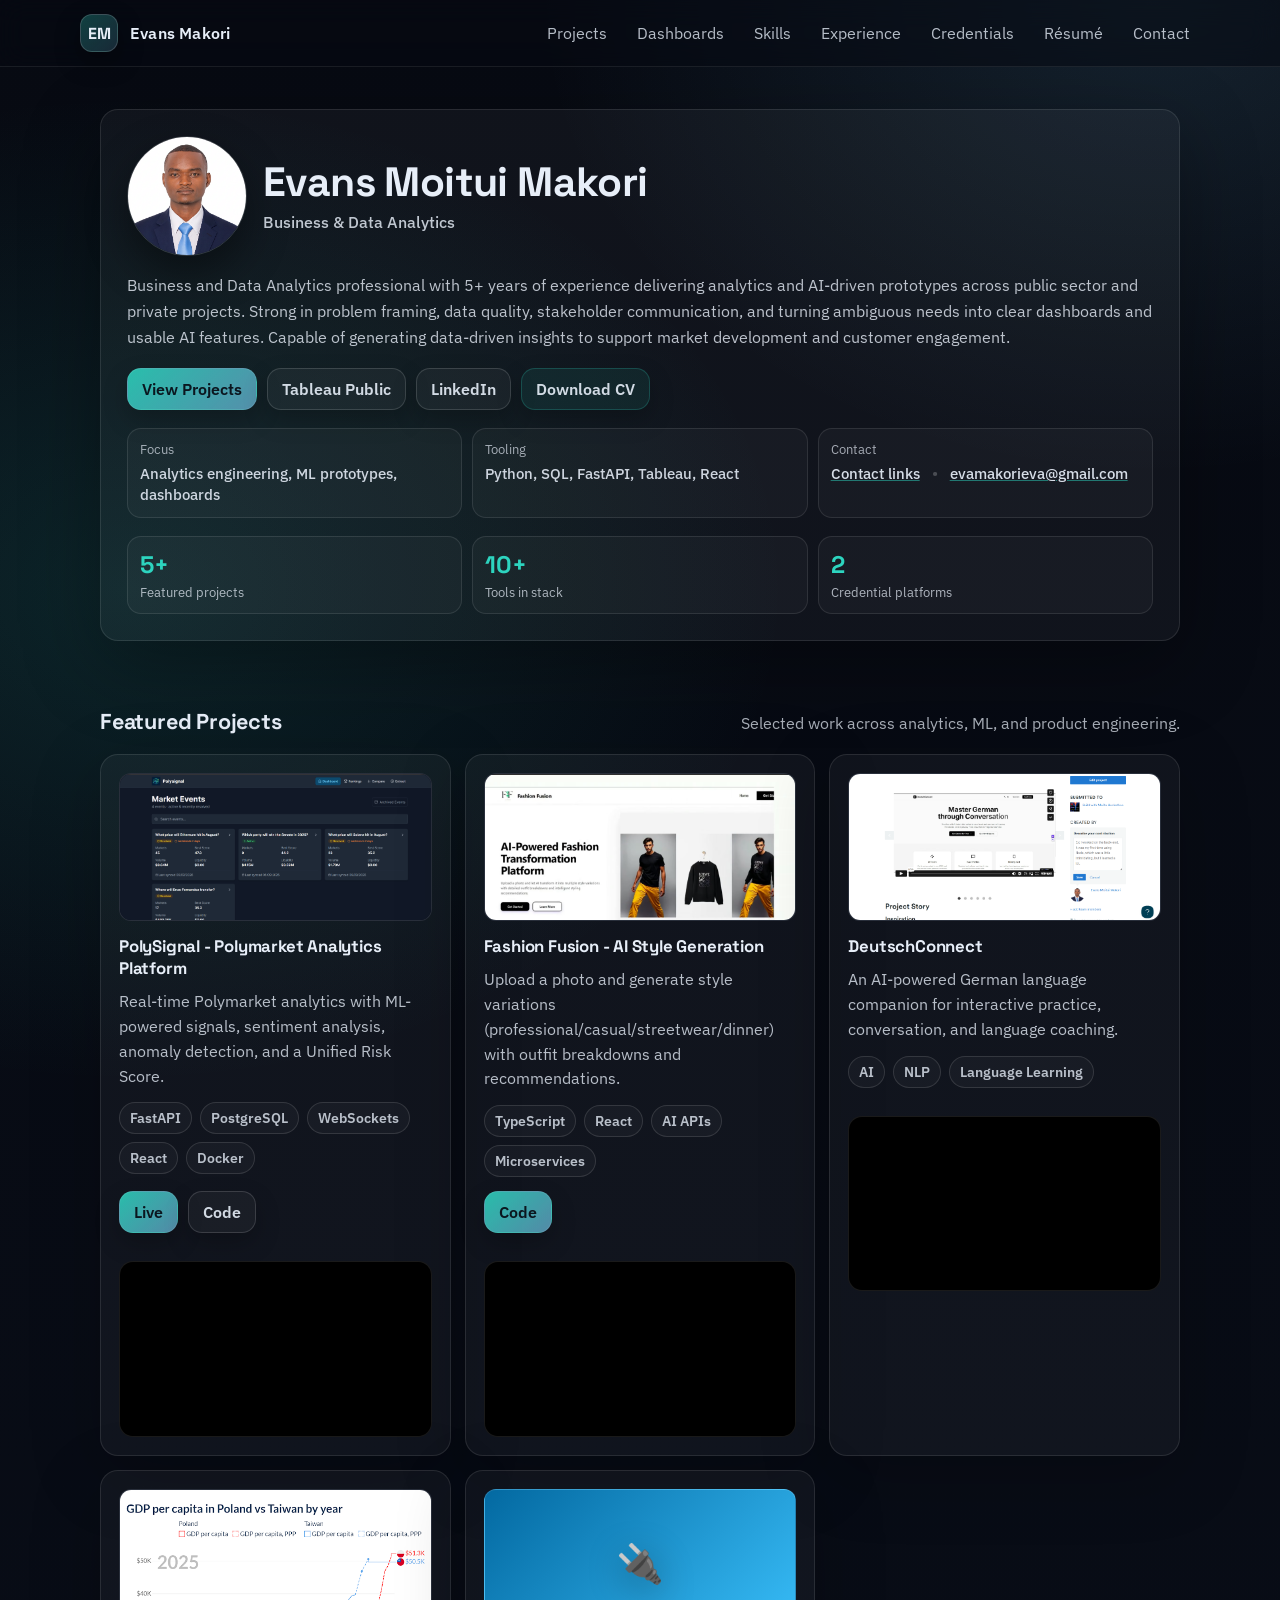
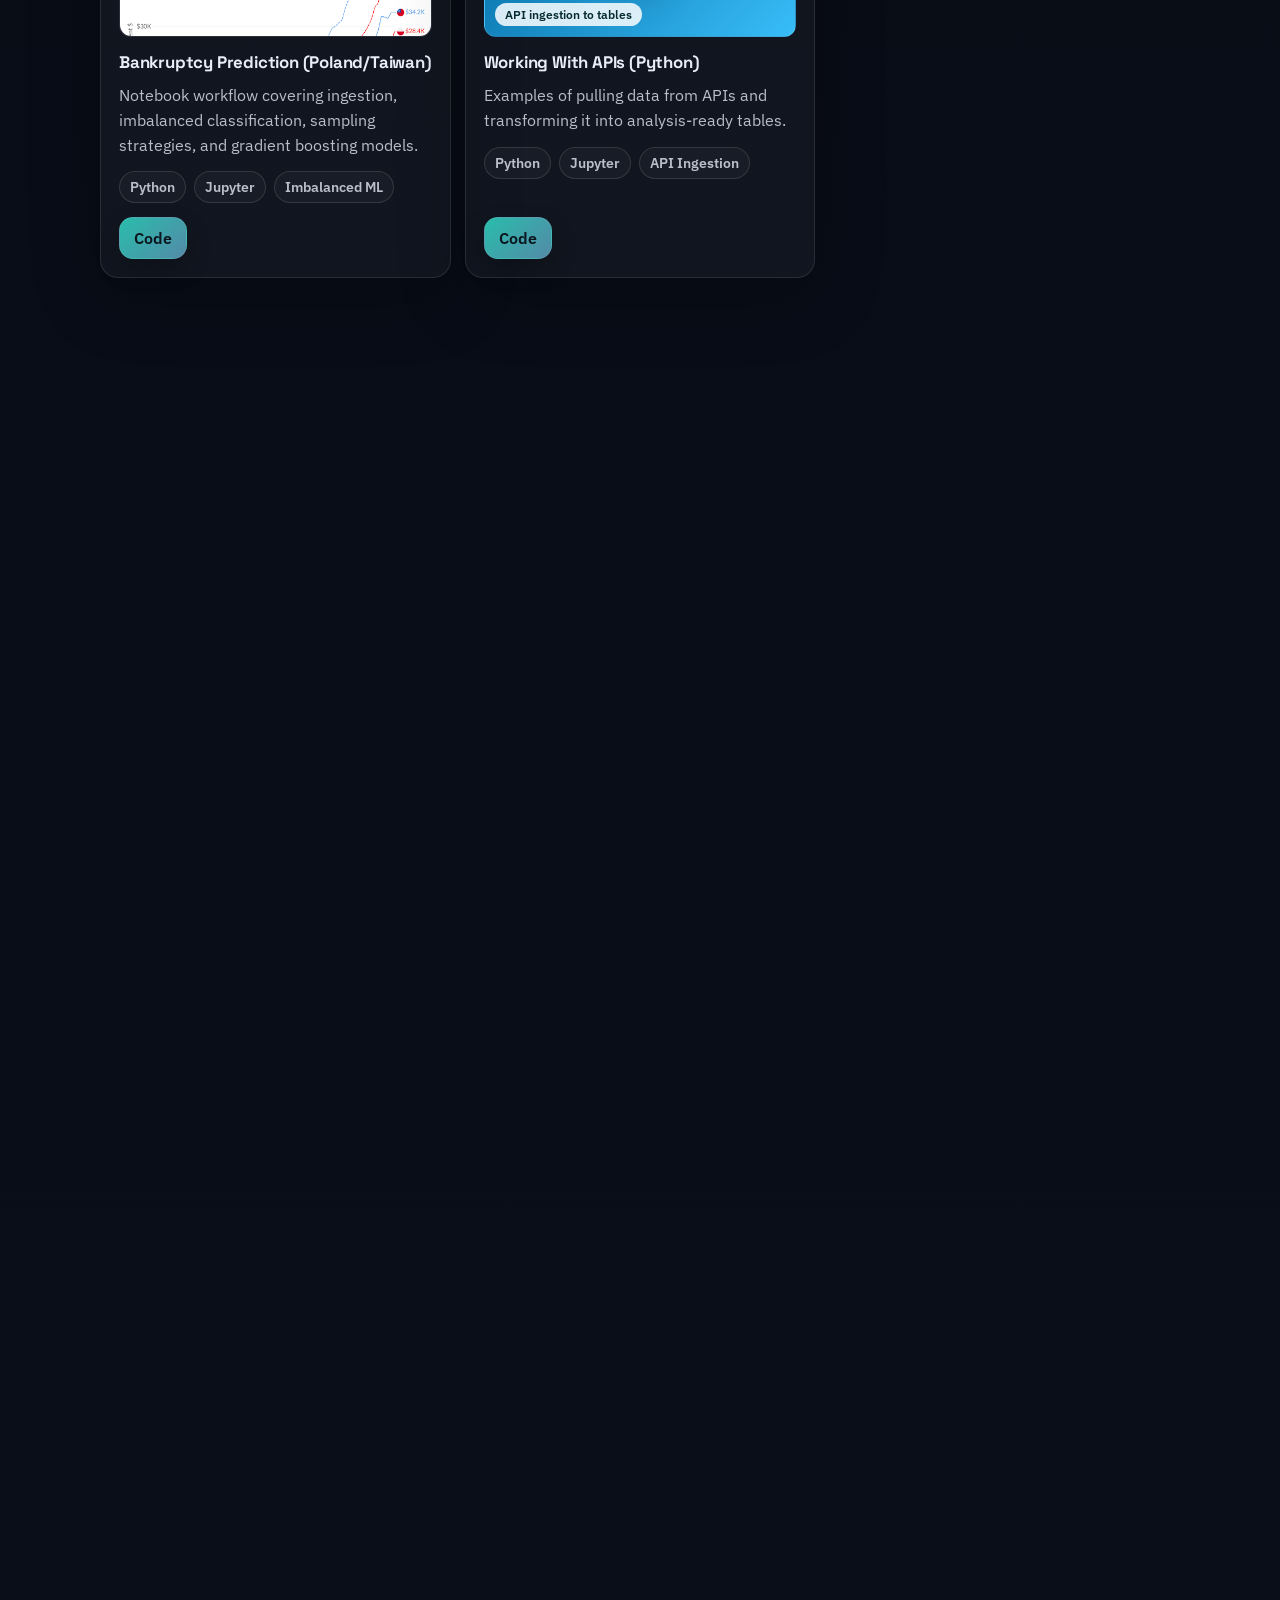
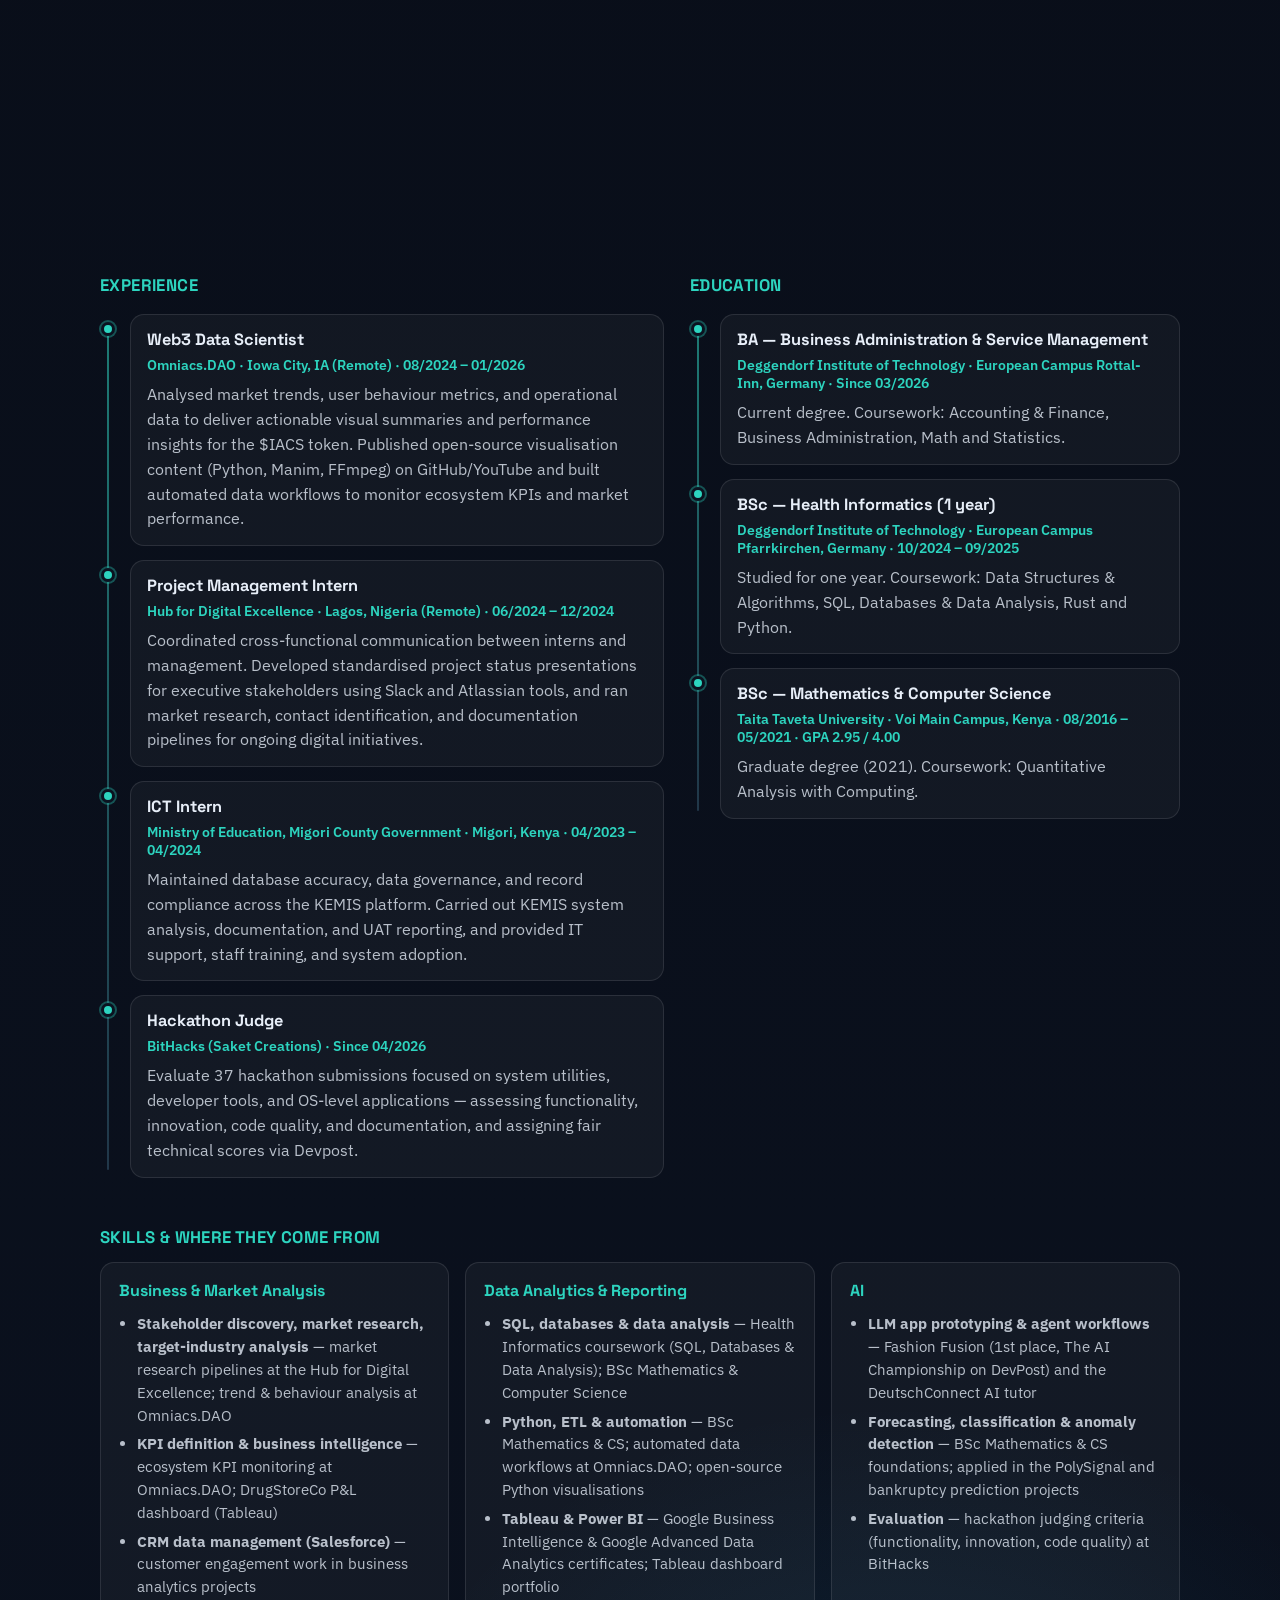
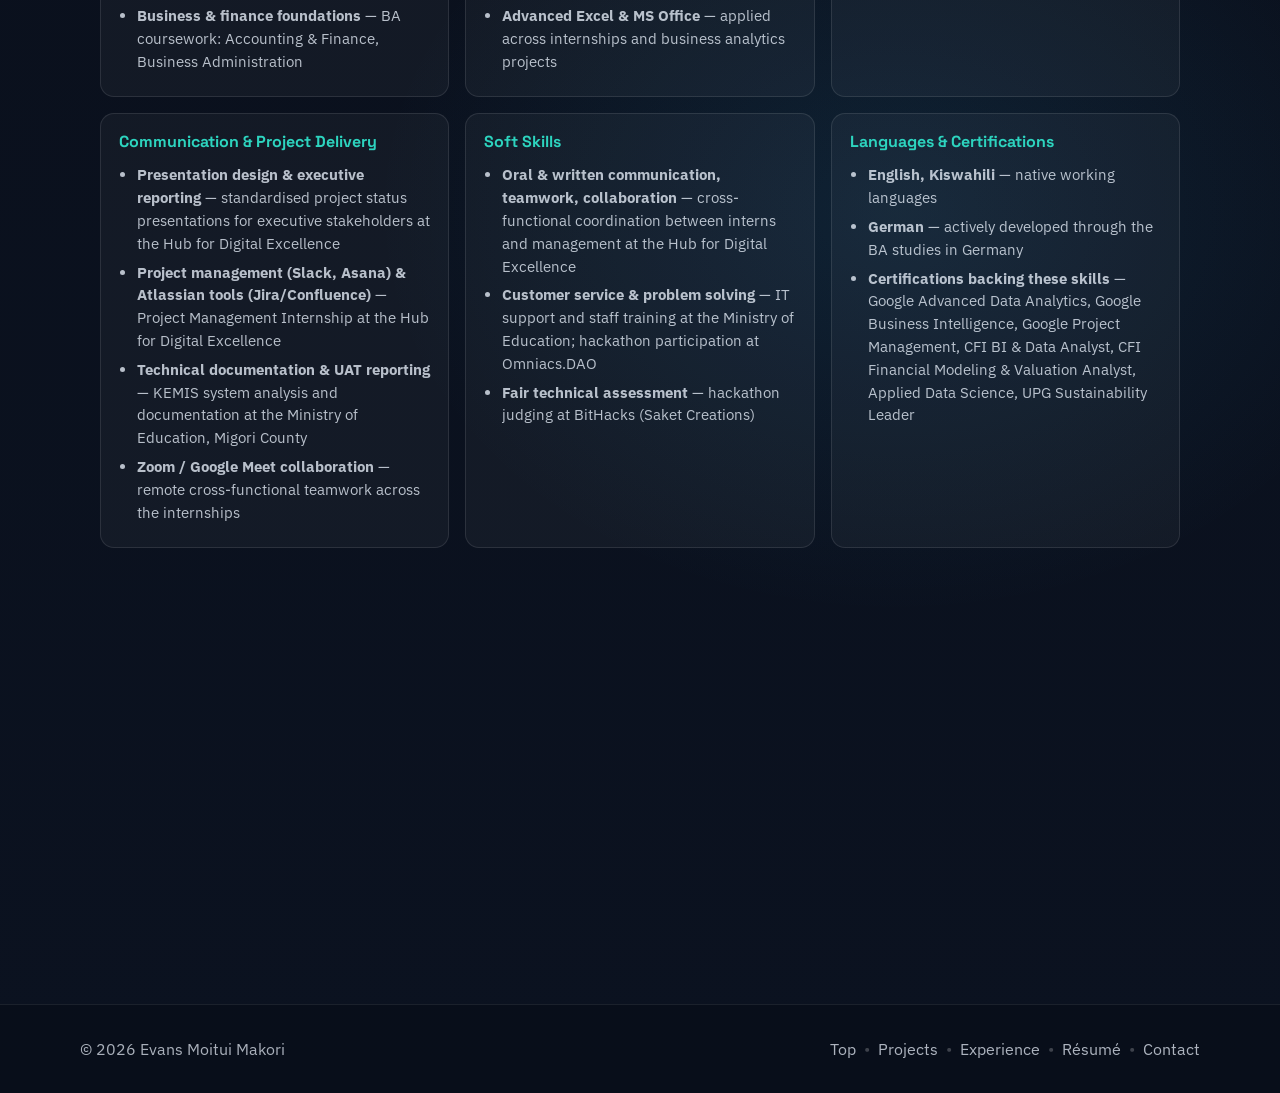
==== index.html @ bea2ad8e "feat(hero): Reposition profile title and summary as Business & Data Analytics" ====
<!doctype html>
<html lang="en">
  <head>
    <meta charset="utf-8" />
    <meta name="viewport" content="width=device-width, initial-scale=1" />

    <title>Evans Moitui Makori | Business & Data Analytics</title>
    <meta
      name="description"
      content="Business and Data Analytics professional with 5+ years of experience delivering analytics and AI-driven prototypes across public sector and private projects. Strong in problem framing, data quality, and turning ambiguous needs into clear dashboards and usable AI features."
    />
    <meta name="robots" content="index, follow" />
    <meta name="theme-color" content="#070a12" />

    <link rel="canonical" href="https://evansmakori.github.io/" />
    <meta name="color-scheme" content="dark light" />

    <meta property="og:site_name" content="Evans Moitui Makori" />
    <meta property="og:title" content="Evans Moitui Makori | Data Scientist & Analytics Engineer" />
    <meta
      property="og:description"
      content="Business and Data Analytics professional with 5+ years of experience delivering analytics and AI-driven prototypes across public sector and private projects. Strong in problem framing, data quality, stakeholder communication, and turning ambiguous needs into clear dashboards and usable AI features."
    />
    <meta property="og:type" content="website" />
    <meta property="og:url" content="https://evansmakori.github.io/" />
    <meta property="og:image" content="https://evansmakori.github.io/assets/og-image.jpg" />
    <meta property="og:image:width" content="1200" />
    <meta property="og:image:height" content="630" />

    <meta name="twitter:card" content="summary_large_image" />
    <meta name="twitter:title" content="Evans Moitui Makori" />
    <meta
      name="twitter:description"
      content="Data Scientist and analytics builder. Projects, dashboards, and credentials."
    />
    <meta name="twitter:image" content="https://evansmakori.github.io/assets/og-image.jpg" />

    <link rel="icon" href="assets/favicon.png" type="image/png" />
    <link rel="preconnect" href="https://fonts.googleapis.com" />
    <link rel="preconnect" href="https://fonts.gstatic.com" crossorigin />
    <link
      href="https://fonts.googleapis.com/css2?family=IBM+Plex+Sans:wght@400;500;600&family=Space+Grotesk:wght@500;600;700&display=swap"
      rel="stylesheet"
    />
    <link rel="stylesheet" href="styles.css" />

    <script type="application/ld+json">
      {
        "@context": "https://schema.org",
        "@type": "Person",
        "name": "Evans Moitui Makori",
        "jobTitle": "Business & Data Analytics Professional",
        "url": "https://evansmakori.github.io/",
        "image": "https://evansmakori.github.io/Profile.png",
        "email": "mailto:evamakorieva@gmail.com",
        "description": "Kenya-based data scientist building analytics products that turn raw data into decisions using Python, SQL, and clear visualization.",
        "sameAs": [
          "https://www.linkedin.com/in/evansmoituimakori/",
          "https://public.tableau.com/app/profile/evans.makori",
          "https://www.credly.com/users/evans-makori"
        ],
        "knowsAbout": ["Data Analytics", "Machine Learning", "Python", "SQL", "Tableau", "FastAPI"]
      }
    </script>
  </head>
  <body>
    <a class="skip-link" href="#main">Skip to content</a>

    <header class="site-header">
      <div class="container header-inner">
        <a class="brand" href="#top" aria-label="Home">
          <span class="brand-mark" aria-hidden="true">EM</span>
          <span class="brand-text">Evans Makori</span>
        </a>

        <button
          class="nav-toggle"
          type="button"
          aria-expanded="false"
          aria-controls="primary-nav"
          aria-label="Toggle navigation menu"
        >
          <span class="nav-toggle-bar" aria-hidden="true"></span>
          <span class="nav-toggle-bar" aria-hidden="true"></span>
          <span class="nav-toggle-bar" aria-hidden="true"></span>
        </button>

        <nav class="nav" id="primary-nav" aria-label="Primary">
          <a class="nav-link" href="#projects">Projects</a>
          <a class="nav-link" href="#dashboards">Dashboards</a>
          <a class="nav-link" href="#skills">Skills</a>
          <a class="nav-link" href="#experience">Experience</a>
          <a class="nav-link" href="#credentials">Credentials</a>
          <a class="nav-link" href="resume.html">Résumé</a>
          <a class="nav-link" href="#contact">Contact</a>
        </nav>
      </div>
    </header>

    <main id="main">
      <section id="top" class="hero">
        <div class="container hero-grid">
          <div class="hero-left reveal">
            <div class="hero-head">
              <img
                class="avatar"
                src="Profile.png"
                width="120"
                height="120"
                alt="Portrait of Evans Moitui Makori"
                loading="eager"
              />
              <div>
                <h1 class="h1">Evans Moitui Makori</h1>
                <p class="subtitle">Business & Data Analytics</p>
              </div>
            </div>

            <p class="lede">
              Business and Data Analytics professional with 5+ years of experience delivering analytics and AI-driven
              prototypes across public sector and private projects. Strong in problem framing, data quality,
              stakeholder communication, and turning ambiguous needs into clear dashboards and usable AI features.
              Capable of generating data-driven insights to support market development and customer engagement.
            </p>

            <div class="cta-row">
              <a class="btn primary" href="#projects">View Projects</a>
              <a class="btn ghost" href="https://public.tableau.com/app/profile/evans.makori" target="_blank" rel="noreferrer noopener">Tableau Public</a>
              <a class="btn ghost" href="https://www.linkedin.com/in/evansmoituimakori/" target="_blank" rel="noreferrer noopener">LinkedIn</a>
              <a
                class="btn subtle"
                href="Evans_Moitui_Makori_CV.pdf"
                download
                aria-label="Download Evans Makori CV as a PDF"
                >Download CV</a
              >
            </div>

            <div class="mini">
              <div class="mini-card">
                <div class="mini-k">Focus</div>
                <div class="mini-v">Analytics engineering, ML prototypes, dashboards</div>
              </div>
              <div class="mini-card">
                <div class="mini-k">Tooling</div>
                <div class="mini-v">Python, SQL, FastAPI, Tableau, React</div>
              </div>
              <div class="mini-card">
                <div class="mini-k">Contact</div>
                <div class="mini-v">
                  <a class="inline-link" href="#contact">Contact links</a>
                  <span class="dot" aria-hidden="true">•</span>
                  <a class="inline-link" href="mailto:evamakorieva@gmail.com">evamakorieva@gmail.com</a>
                </div>
              </div>
            </div>

            <div class="stats reveal" aria-label="Highlights">
              <div class="stat">
                <span class="stat-num">5+</span>
                <span class="stat-label">Featured projects</span>
              </div>
              <div class="stat">
                <span class="stat-num">10+</span>
                <span class="stat-label">Tools in stack</span>
              </div>
              <div class="stat">
                <span class="stat-num">2</span>
                <span class="stat-label">Credential platforms</span>
              </div>
            </div>
          </div>
        </div>
      </section>

      <section id="projects" class="section">
        <div class="container">
          <div class="section-head reveal">
            <h2 class="h2">Featured Projects</h2>
            <p class="section-sub">Selected work across analytics, ML, and product engineering.</p>
          </div>

          <div class="grid">
            <article class="card reveal">
              <div class="project-cover project-cover-img" role="img" aria-label="Screenshot of the PolySignal analytics platform">
                <img src="Polysignal.png" alt="" width="1847" height="927" loading="lazy" />
              </div>
              <div class="card-top">
                <h3 class="h3">PolySignal - Polymarket Analytics Platform</h3>
                <p class="card-desc">
                  Real-time Polymarket analytics with ML-powered signals, sentiment analysis, anomaly detection, and a
                  Unified Risk Score.
                </p>
              </div>
              <ul class="tags" aria-label="Tech tags">
                <li>FastAPI</li>
                <li>PostgreSQL</li>
                <li>WebSockets</li>
                <li>React</li>
                <li>Docker</li>
              </ul>
              <div class="card-actions">
                <a
                  class="btn primary"
                  href="https://evansmakori.github.io/polysignal/"
                  target="_blank"
                  rel="noreferrer noopener"
                  aria-label="Open PolySignal live app"
                  >Live</a
                >
                <a class="btn ghost" href="https://github.com/evansmakori/PolySignal-Polymarket-Analytics-Platform" target="_blank" rel="noreferrer noopener" aria-label="View PolySignal source code on GitHub">Code</a>
              </div>
              <div class="video-embed">
                <iframe
                  src="https://player.vimeo.com/video/1175286542"
                  width="640"
                  height="360"
                  frameborder="0"
                  allow="autoplay; fullscreen; picture-in-picture; clipboard-write; encrypted-media"
                  allowfullscreen
                  title="PolySignal demo video"
                  loading="lazy"
                ></iframe>
              </div>
            </article>

            <article class="card reveal">
              <div class="project-cover project-cover-img" role="img" aria-label="Screenshot of the Fashion Fusion AI style generator">
                <img src="FashionFusion.png" alt="" width="1862" height="992" loading="lazy" />
              </div>
              <div class="card-top">
                <h3 class="h3">Fashion Fusion - AI Style Generation</h3>
                <p class="card-desc">
                  Upload a photo and generate style variations (professional/casual/streetwear/dinner) with outfit
                  breakdowns and recommendations.
                </p>
              </div>
              <ul class="tags" aria-label="Tech tags">
                <li>TypeScript</li>
                <li>React</li>
                <li>AI APIs</li>
                <li>Microservices</li>
              </ul>
              <div class="card-actions">
                <a
                  class="btn primary"
                  href="https://github.com/evansmakori/Fashion_Fusion"
                  target="_blank"
                  rel="noreferrer noopener"
                  aria-label="View Fashion Fusion source code on GitHub"
                  >Code</a>
              </div>
              <div class="video-embed">
                <iframe
                  src="https://player.vimeo.com/video/1145337556"
                  width="640"
                  height="360"
                  frameborder="0"
                  allow="autoplay; fullscreen; picture-in-picture; clipboard-write; encrypted-media"
                  allowfullscreen
                  title="Fashion Fusion demo video"
                  loading="lazy"
                ></iframe>
              </div>
            </article>

            <article class="card reveal">
              <div class="project-cover project-cover-img" role="img" aria-label="Screenshot of the DeutschConnect AI language companion">
                <img src="DeutschConnect.png" alt="" width="1890" height="906" loading="lazy" />
              </div>
              <div class="card-top">
                <h3 class="h3">DeutschConnect</h3>
                <p class="card-desc">
                  An AI-powered German language companion for interactive practice, conversation, and language
                  coaching.
                </p>
              </div>
              <ul class="tags" aria-label="Tech tags">
                <li>AI</li>
                <li>NLP</li>
                <li>Language Learning</li>
              </ul>
              <div class="video-embed">
                <iframe
                  src="https://player.vimeo.com/video/1191760149"
                  width="640"
                  height="360"
                  frameborder="0"
                  allow="autoplay; fullscreen; picture-in-picture; clipboard-write; encrypted-media"
                  allowfullscreen
                  title="DeutschConnect demo video"
                  loading="lazy"
                ></iframe>
              </div>
            </article>

            <article class="card reveal">
              <div class="project-cover project-cover-img" role="img" aria-label="Screenshot of the Bankruptcy Prediction project">
                <img src="Bankruptcy_Poland.png" alt="" width="554" height="554" loading="lazy" />
              </div>
              <div class="card-top">
                <h3 class="h3">Bankruptcy Prediction (Poland/Taiwan)</h3>
                <p class="card-desc">
                  Notebook workflow covering ingestion, imbalanced classification, sampling strategies, and gradient
                  boosting models.
                </p>
              </div>
              <ul class="tags" aria-label="Tech tags">
                <li>Python</li>
                <li>Jupyter</li>
                <li>Imbalanced ML</li>
              </ul>
              <div class="card-actions">
                <a
                  class="btn primary"
                  href="https://github.com/evansmakori/Bankruptcy-in-Poland"
                  target="_blank"
                  rel="noreferrer noopener"
                  aria-label="View Bankruptcy Prediction repository on GitHub"
                  >Code</a>
              </div>
            </article>

            <article class="card reveal">
              <div class="project-cover" style="--c1:#0369a1;--c2:#38bdf8" role="img" aria-label="Working with APIs project illustration">
                <span class="cover-glyph" aria-hidden="true">🔌</span>
                <span class="cover-label">API ingestion to tables</span>
              </div>
              <div class="card-top">
                <h3 class="h3">Working With APIs (Python)</h3>
                <p class="card-desc">Examples of pulling data from APIs and transforming it into analysis-ready tables.</p>
              </div>
              <ul class="tags" aria-label="Tech tags">
                <li>Python</li>
                <li>Jupyter</li>
                <li>API Ingestion</li>
              </ul>
              <div class="card-actions">
                <a
                  class="btn primary"
                  href="https://github.com/evansmakori/Working_With_APIs_PYTHON"
                  target="_blank"
                  rel="noreferrer noopener"
                  aria-label="View Working With APIs repository on GitHub"
                  >Code</a>
              </div>
            </article>
          </div>
        </div>
      </section>

      <section id="dashboards" class="section">
        <div class="container">
          <div class="split reveal">
            <div>
              <h2 class="h2">Dashboards</h2>
              <p class="section-sub">
                Tableau Public dashboards and data storytelling projects. Open a tile to explore them on Tableau Public.
              </p>
            </div>
            <div class="split-actions">
              <a
                class="btn primary"
                href="https://public.tableau.com/app/profile/evans.makori"
                target="_blank"
                rel="noreferrer noopener"
                >Open Tableau Public</a
              >
            </div>
          </div>

          <figure class="dash-banner reveal">
                <img
                  src="Tableau_Header_Image.png"
                  alt="Preview of Tableau dashboards by Evans Makori showing portfolio analytics work"
                  loading="lazy"
                  width="1862"
                  height="926"
                />
            <figcaption>
              <div style="display: flex; justify-content: space-between; align-items: flex-start; gap: 20px; flex-wrap: wrap;">
                <div style="flex: 1; min-width: 250px;">
                  <strong>DrugStoreCo Financial Performance Dashboard</strong> | Tableau<br>
                  Developed an interactive P&L analytics dashboard to evaluate DrugStoreCo's financial performance across German states and multiple years. Transformed financial data into executive-level KPIs and visualizations covering revenue, COGS, gross profit, operating expenses, net income, profit margins, and regional store distribution. Implemented interactive filtering and comparative visualizations to enable rapid identification of profitability trends, cost drivers, and regional performance differences.
                </div>
                <div style="flex: 1; min-width: 200px;">
                  <strong>Skills demonstrated</strong><br>
                  Tableau • Business Intelligence • Data Visualization • Financial Analysis • KPI Development • Profit & Loss Analysis • Data Storytelling • Dashboard Design • Trend Analysis • Regional Performance Analysis
                </div>
              </div>
            </figcaption>
          </figure>

          <div class="dash-grid">
            <a
              class="dash-tile reveal"
              href="https://public.tableau.com/app/profile/evans.makori"
              target="_blank"
              rel="noreferrer noopener"
              aria-label="Open Tableau Public dashboards"
            >
              <span class="dash-cover dash-cover-img">
                <img src="Tableau2.png" alt="" width="1885" height="922" loading="lazy" />
              </span>
              <span class="dash-meta">
                <strong>KPI &amp; Performance</strong>
                <span>Business metrics and narrative dashboards</span>
              </span>
            </a>

            <a
              class="dash-tile reveal"
              href="https://public.tableau.com/app/profile/evans.makori"
              target="_blank"
              rel="noreferrer noopener"
              aria-label="Open Tableau Public dashboards"
            >
              <span class="dash-cover dash-cover-img">
                <img src="Tableau3.png" alt="" width="1866" height="935" loading="lazy" />
              </span>
              <span class="dash-meta">
                <strong>Segmentation &amp; Risk</strong>
                <span>Cohort, churn, and anomaly analysis</span>
              </span>
            </a>

            <a
              class="dash-tile reveal"
              href="https://public.tableau.com/app/profile/evans.makori"
              target="_blank"
              rel="noreferrer noopener"
              aria-label="Open Tableau Public dashboards"
            >
              <span class="dash-cover dash-cover-img">
                <img src="signal_forecast.png" alt="Signal Forecast dashboard visualization" width="1866" height="935" loading="lazy" />
              </span>
              <span class="dash-meta">
                <strong>Signals &amp; Forecasts</strong>
                <span>Market signals and forecasting views</span>
              </span>
            </a>
          </div>
        </div>
      </section>

      <section id="skills" class="section">
        <div class="container">
          <div class="section-head reveal">
            <h2 class="h2">Skills & Tools</h2>
            <p class="section-sub">A practical stack for shipping analytics end-to-end.</p>
          </div>

          <div class="skill-grid">
            <div class="skill-card reveal">
              <h3 class="h3">Data</h3>
              <p>Python, Pandas, NumPy, SQL (PostgreSQL), data modeling, validation.</p>
            </div>
            <div class="skill-card reveal">
              <h3 class="h3">ML</h3>
              <p>scikit-learn, forecasting/classification, anomaly detection, evaluation workflows.</p>
            </div>
            <div class="skill-card reveal">
              <h3 class="h3">Product</h3>
              <p>FastAPI, WebSockets, React, API design, documentation, deployment basics.</p>
            </div>
            <div class="skill-card reveal">
              <h3 class="h3">Visualization</h3>
              <p>Tableau, KPI design, narrative dashboards, clear charting conventions.</p>
            </div>
          </div>
        </div>
      </section>

      <section id="experience" class="section">
        <div class="container">
          <div class="section-head reveal">
            <h2 class="h2">Experience &amp; Education</h2>
            <p class="section-sub">The journey behind the work.</p>
          </div>

          <div class="xp-grid reveal">
            <div class="xp-col">
              <h3 class="xp-title">Experience</h3>
              <div class="timeline">
                <div class="tl-item">
                  <span class="tl-marker" aria-hidden="true"></span>
                  <div class="tl-card">
                    <h4 class="tl-role">Web3 Data Scientist</h4>
                    <p class="tl-meta">Omniacs.DAO · Iowa City, IA (Remote) · 08/2024 – 01/2026</p>
                    <p class="tl-desc">
                      Analysed market trends, user behaviour metrics, and operational data to deliver actionable
                      visual summaries and performance insights for the $IACS token. Published open-source
                      visualisation content (Python, Manim, FFmpeg) on GitHub/YouTube and built automated data
                      workflows to monitor ecosystem KPIs and market performance.
                    </p>
                  </div>
                </div>

                <div class="tl-item">
                  <span class="tl-marker" aria-hidden="true"></span>
                  <div class="tl-card">
                    <h4 class="tl-role">Project Management Intern</h4>
                    <p class="tl-meta">Hub for Digital Excellence · Lagos, Nigeria (Remote) · 06/2024 – 12/2024</p>
                    <p class="tl-desc">
                      Coordinated cross-functional communication between interns and management. Developed
                      standardised project status presentations for executive stakeholders using Slack and Atlassian
                      tools, and ran market research, contact identification, and documentation pipelines for
                      ongoing digital initiatives.
                    </p>
                  </div>
                </div>

                <div class="tl-item">
                  <span class="tl-marker" aria-hidden="true"></span>
                  <div class="tl-card">
                    <h4 class="tl-role">ICT Intern</h4>
                    <p class="tl-meta">Ministry of Education, Migori County Government · Migori, Kenya · 04/2023 – 04/2024</p>
                    <p class="tl-desc">
                      Maintained database accuracy, data governance, and record compliance across the KEMIS
                      platform. Carried out KEMIS system analysis, documentation, and UAT reporting, and provided
                      IT support, staff training, and system adoption.
                    </p>
                  </div>
                </div>

                <div class="tl-item">
                  <span class="tl-marker" aria-hidden="true"></span>
                  <div class="tl-card">
                    <h4 class="tl-role">Hackathon Judge</h4>
                    <p class="tl-meta">BitHacks (Saket Creations) · Since 04/2026</p>
                    <p class="tl-desc">
                      Evaluate 37 hackathon submissions focused on system utilities, developer tools, and OS-level
                      applications — assessing functionality, innovation, code quality, and documentation, and
                      assigning fair technical scores via Devpost.
                    </p>
                  </div>
                </div>
              </div>
            </div>

            <div class="xp-col">
              <h3 class="xp-title">Education</h3>
              <div class="timeline">
                <div class="tl-item">
                  <span class="tl-marker" aria-hidden="true"></span>
                  <div class="tl-card">
                    <h4 class="tl-role">BA — Business Administration &amp; Service Management</h4>
                    <p class="tl-meta">Deggendorf Institute of Technology · European Campus Rottal-Inn, Germany · Since 03/2026</p>
                    <p class="tl-desc">
                      Current degree. Coursework: Accounting &amp; Finance, Business Administration, Math and
                      Statistics.
                    </p>
                  </div>
                </div>

                <div class="tl-item">
                  <span class="tl-marker" aria-hidden="true"></span>
                  <div class="tl-card">
                    <h4 class="tl-role">BSc — Health Informatics (1 year)</h4>
                    <p class="tl-meta">Deggendorf Institute of Technology · European Campus Pfarrkirchen, Germany · 10/2024 – 09/2025</p>
                    <p class="tl-desc">
                      Studied for one year. Coursework: Data Structures &amp; Algorithms, SQL, Databases &amp; Data
                      Analysis, Rust and Python.
                    </p>
                  </div>
                </div>

                <div class="tl-item">
                  <span class="tl-marker" aria-hidden="true"></span>
                  <div class="tl-card">
                    <h4 class="tl-role">BSc — Mathematics &amp; Computer Science</h4>
                    <p class="tl-meta">Taita Taveta University · Voi Main Campus, Kenya · 08/2016 – 05/2021 · GPA 2.95 / 4.00</p>
                    <p class="tl-desc">
                      Graduate degree (2021). Coursework: Quantitative Analysis with Computing.
                    </p>
                  </div>
                </div>
              </div>
            </div>
          </div>

          <div class="skills-map reveal">
            <h3 class="xp-title">Skills &amp; Where They Come From</h3>
            <div class="skill-grid">
              <div class="skill-card">
                <h4>Business &amp; Market Analysis</h4>
                <ul>
                  <li><strong>Stakeholder discovery, market research, target-industry analysis</strong> — market research pipelines at the Hub for Digital Excellence; trend &amp; behaviour analysis at Omniacs.DAO</li>
                  <li><strong>KPI definition &amp; business intelligence</strong> — ecosystem KPI monitoring at Omniacs.DAO; DrugStoreCo P&amp;L dashboard (Tableau)</li>
                  <li><strong>CRM data management (Salesforce)</strong> — customer engagement work in business analytics projects</li>
                  <li><strong>Business &amp; finance foundations</strong> — BA coursework: Accounting &amp; Finance, Business Administration</li>
                </ul>
              </div>

              <div class="skill-card">
                <h4>Data Analytics &amp; Reporting</h4>
                <ul>
                  <li><strong>SQL, databases &amp; data analysis</strong> — Health Informatics coursework (SQL, Databases &amp; Data Analysis); BSc Mathematics &amp; Computer Science</li>
                  <li><strong>Python, ETL &amp; automation</strong> — BSc Mathematics &amp; CS; automated data workflows at Omniacs.DAO; open-source Python visualisations</li>
                  <li><strong>Tableau &amp; Power BI</strong> — Google Business Intelligence &amp; Google Advanced Data Analytics certificates; Tableau dashboard portfolio</li>
                  <li><strong>Advanced Excel &amp; MS Office</strong> — applied across internships and business analytics projects</li>
                </ul>
              </div>
              <div class="skill-card">
                <h4>AI</h4>
                <ul>
                  <li><strong>LLM app prototyping &amp; agent workflows</strong> — Fashion Fusion (1st place, The AI Championship on DevPost) and the DeutschConnect AI tutor</li>
                  <li><strong>Forecasting, classification &amp; anomaly detection</strong> — BSc Mathematics &amp; CS foundations; applied in the PolySignal and bankruptcy prediction projects</li>
                  <li><strong>Evaluation</strong> — hackathon judging criteria (functionality, innovation, code quality) at BitHacks</li>
                </ul>
              </div>

              <div class="skill-card">
                <h4>Communication &amp; Project Delivery</h4>
                <ul>
                  <li><strong>Presentation design &amp; executive reporting</strong> — standardised project status presentations for executive stakeholders at the Hub for Digital Excellence</li>
                  <li><strong>Project management (Slack, Asana) &amp; Atlassian tools (Jira/Confluence)</strong> — Project Management Internship at the Hub for Digital Excellence</li>
                  <li><strong>Technical documentation &amp; UAT reporting</strong> — KEMIS system analysis and documentation at the Ministry of Education, Migori County</li>
                  <li><strong>Zoom / Google Meet collaboration</strong> — remote cross-functional teamwork across the internships</li>
                </ul>
              </div>
              <div class="skill-card">
                <h4>Soft Skills</h4>
                <ul>
                  <li><strong>Oral &amp; written communication, teamwork, collaboration</strong> — cross-functional coordination between interns and management at the Hub for Digital Excellence</li>
                  <li><strong>Customer service &amp; problem solving</strong> — IT support and staff training at the Ministry of Education; hackathon participation at Omniacs.DAO</li>
                  <li><strong>Fair technical assessment</strong> — hackathon judging at BitHacks (Saket Creations)</li>
                </ul>
              </div>

              <div class="skill-card">
                <h4>Languages &amp; Certifications</h4>
                <ul>
                  <li><strong>English, Kiswahili</strong> — native working languages</li>
                  <li><strong>German</strong> — actively developed through the BA studies in Germany</li>
                  <li><strong>Certifications backing these skills</strong> — Google Advanced Data Analytics, Google Business Intelligence, Google Project Management, CFI BI &amp; Data Analyst, CFI Financial Modeling &amp; Valuation Analyst, Applied Data Science, UPG Sustainability Leader</li>
                </ul>
              </div>
            </div>
          </div>
        </div>
      </section>

      <section id="credentials" class="section">
        <div class="container">
          <div class="section-head reveal">
            <h2 class="h2">Credentials</h2>
            <p class="section-sub">Badges and verifiable credential links.</p>
          </div>

          <div class="cred-row reveal">
            <a
              class="btn primary"
              href="https://www.credly.com/users/evans-makori"
              target="_blank"
              rel="noreferrer noopener"
              >Credly Badges</a>
            <a
              class="btn ghost"
              href="https://www.credential.net/profile/evansmakori561042/wallet"
              target="_blank"
              rel="noreferrer noopener"
              >Credential Wallet</a>
          </div>
        </div>
      </section>

      <section id="contact" class="section">
        <div class="container">
          <div class="contact-card reveal">
            <div>
              <h2 class="h2">Contact</h2>
              <p class="section-sub">Fastest way to reach me: LinkedIn. Email works too.</p>
            </div>

            <div class="contact-actions">
              <a
                class="btn primary"
                href="https://www.linkedin.com/in/evansmoituimakori/"
                target="_blank"
                rel="noreferrer noopener"
                >LinkedIn</a>
              <a class="btn ghost" href="mailto:evamakorieva@gmail.com">Email</a>
            </div>

            <p class="fineprint">Email: <a class="inline-link" href="mailto:evamakorieva@gmail.com">evamakorieva@gmail.com</a></p>
          </div>
        </div>
      </section>
    </main>

    <footer class="site-footer">
      <div class="container footer-inner">
        <p>© <span id="year"></span> Evans Moitui Makori</p>
        <p class="footer-links">
          <a href="#top">Top</a>
          <span class="dot" aria-hidden="true">•</span>
          <a href="#projects">Projects</a>
          <span class="dot" aria-hidden="true">•</span>
          <a href="#experience">Experience</a>
          <span class="dot" aria-hidden="true">•</span>
          <a href="resume.html">Résumé</a>
          <span class="dot" aria-hidden="true">•</span>
          <a href="#contact">Contact</a>
        </p>
      </div>
    </footer>

    <script src="script.js" defer></script>
  </body>
</html>
---- styles.css ----
:root {
  --bg0: #070a12;
  --bg1: #0b1220;
  --text: #e7eef8;
  --muted: rgba(231, 238, 248, 0.78);
  --card: rgba(255, 255, 255, 0.06);
  --stroke: rgba(255, 255, 255, 0.12);
  --shadow: rgba(0, 0, 0, 0.38);
  --accent: #2dd4bf;
  --accent2: #7dd3fc;
  --radius: 18px;
  --radius-sm: 14px;
  --max: 1120px;
}

* {
  box-sizing: border-box;
}

html {
  scroll-behavior: smooth;
}

body {
  margin: 0;
  font-family: "IBM Plex Sans", ui-sans-serif, system-ui, -apple-system, "Segoe UI", sans-serif;
  color: var(--text);
  background: radial-gradient(1200px 900px at 10% 10%, rgba(45, 212, 191, 0.13), transparent 55%),
    radial-gradient(1100px 850px at 90% 0%, rgba(125, 211, 252, 0.12), transparent 56%),
    radial-gradient(900px 700px at 70% 85%, rgba(56, 189, 248, 0.1), transparent 58%),
    linear-gradient(180deg, var(--bg0), var(--bg1));
}

code {
  font-family: ui-monospace, SFMono-Regular, Menlo, Monaco, Consolas, "Liberation Mono", "Courier New", monospace;
  font-size: 0.95em;
}

a {
  color: inherit;
  text-decoration: none;
}

a:hover {
  text-decoration: underline;
}

.skip-link {
  position: absolute;
  left: -999px;
  top: 8px;
  padding: 10px 12px;
  background: rgba(10, 16, 28, 0.92);
  border: 1px solid var(--stroke);
  border-radius: 10px;
  z-index: 999;
}

.skip-link:focus {
  left: 12px;
}

.container {
  max-width: var(--max);
  margin: 0 auto;
  padding: 0 20px;
}

.site-header {
  position: sticky;
  top: 0;
  z-index: 40;
  backdrop-filter: blur(14px);
  background: rgba(7, 10, 18, 0.56);
  border-bottom: 1px solid rgba(255, 255, 255, 0.08);
}

.header-inner {
  display: flex;
  align-items: center;
  justify-content: space-between;
  gap: 18px;
  padding: 14px 0;
}

.brand {
  display: inline-flex;
  align-items: center;
  gap: 12px;
}

.brand-mark {
  width: 38px;
  height: 38px;
  border-radius: 12px;
  display: grid;
  place-items: center;
  background: linear-gradient(135deg, rgba(45, 212, 191, 0.28), rgba(125, 211, 252, 0.16));
  border: 1px solid rgba(255, 255, 255, 0.16);
  box-shadow: 0 10px 24px var(--shadow);
  font-weight: 700;
  font-family: "Space Grotesk", ui-sans-serif, system-ui, sans-serif;
}

.brand-text {
  font-weight: 600;
  letter-spacing: 0.2px;
}

.nav {
  display: flex;
  flex-wrap: wrap;
  gap: 10px;
  justify-content: flex-end;
}

.nav-link {
  padding: 8px 10px;
  border-radius: 12px;
  color: var(--muted);
}

.nav-link:hover {
  background: rgba(255, 255, 255, 0.06);
  color: var(--text);
  text-decoration: none;
}

.hero {
  padding: 42px 0 26px;
}

.hero-grid {
  display: grid;
  grid-template-columns: 1fr;
  gap: 22px;
}

.hero-left {
  padding: 26px;
  border: 1px solid rgba(255, 255, 255, 0.1);
  background: rgba(255, 255, 255, 0.04);
  border-radius: var(--radius);
  box-shadow: 0 24px 80px rgba(0, 0, 0, 0.32);
}

.hero-head {
  display: flex;
  align-items: center;
  gap: 16px;
}

.avatar {
  width: 120px;
  height: 120px;
  border-radius: 999px;
  object-fit: cover;
  border: 1px solid rgba(255, 255, 255, 0.14);
  box-shadow: 0 18px 42px rgba(0, 0, 0, 0.42);
}

.h1 {
  margin: 0;
  font-family: "Space Grotesk", ui-sans-serif, system-ui, sans-serif;
  font-size: clamp(30px, 3.2vw, 44px);
  line-height: 1.05;
  letter-spacing: -0.6px;
}

.subtitle {
  margin: 8px 0 0;
  color: rgba(231, 238, 248, 0.82);
  font-weight: 500;
}

.sep {
  color: rgba(255, 255, 255, 0.22);
  padding: 0 6px;
}

.lede {
  margin: 16px 0 0;
  color: rgba(231, 238, 248, 0.8);
  line-height: 1.6;
  font-size: 1.02rem;
}

.cta-row {
  display: flex;
  flex-wrap: wrap;
  gap: 10px;
  margin-top: 18px;
}

.btn {
  display: inline-flex;
  align-items: center;
  justify-content: center;
  gap: 10px;
  padding: 10px 14px;
  border-radius: 14px;
  border: 1px solid rgba(255, 255, 255, 0.14);
  background: rgba(255, 255, 255, 0.06);
  color: rgba(231, 238, 248, 0.9);
  font-weight: 600;
  box-shadow: 0 10px 24px rgba(0, 0, 0, 0.22);
  text-decoration: none;
}

.btn:hover {
  text-decoration: none;
  border-color: rgba(255, 255, 255, 0.22);
  background: rgba(255, 255, 255, 0.08);
}

.btn.primary {
  background: linear-gradient(135deg, rgba(45, 212, 191, 0.88), rgba(125, 211, 252, 0.62));
  color: rgba(7, 10, 18, 0.92);
  border-color: rgba(255, 255, 255, 0.08);
}

.btn.primary:hover {
  filter: brightness(1.03);
}

.btn.ghost {
  background: rgba(255, 255, 255, 0.04);
}

.btn.subtle {
  background: rgba(45, 212, 191, 0.08);
  border-color: rgba(45, 212, 191, 0.22);
}

.btn.subtle:hover {
  background: rgba(45, 212, 191, 0.12);
}

.mini {
  margin-top: 18px;
  display: grid;
  grid-template-columns: repeat(3, 1fr);
  gap: 10px;
}

.mini-card {
  padding: 12px 12px;
  border-radius: var(--radius-sm);
  background: rgba(255, 255, 255, 0.03);
  border: 1px solid rgba(255, 255, 255, 0.1);
}

.mini-k {
  font-size: 0.82rem;
  color: rgba(231, 238, 248, 0.68);
}

.mini-v {
  margin-top: 6px;
  line-height: 1.35;
  font-weight: 500;
  color: rgba(231, 238, 248, 0.88);
  font-size: 0.94rem;
}

.inline-link {
  color: rgba(231, 238, 248, 0.92);
  text-decoration: underline;
  text-decoration-color: rgba(45, 212, 191, 0.5);
}

.dot {
  margin: 0 8px;
  color: rgba(255, 255, 255, 0.22);
}

.panel {
  width: 100%;
  border-radius: var(--radius);
  border: 1px solid rgba(255, 255, 255, 0.1);
  background: rgba(255, 255, 255, 0.04);
  padding: 22px;
  box-shadow: 0 24px 80px rgba(0, 0, 0, 0.32);
}

.h2 {
  margin: 0;
  font-family: "Space Grotesk", ui-sans-serif, system-ui, sans-serif;
  font-size: 1.35rem;
  letter-spacing: -0.2px;
}

.h3 {
  margin: 0;
  font-family: "Space Grotesk", ui-sans-serif, system-ui, sans-serif;
  font-size: 1.05rem;
  letter-spacing: -0.2px;
}

.bullets {
  margin: 14px 0 0;
  padding: 0 0 0 18px;
  color: rgba(231, 238, 248, 0.8);
  line-height: 1.6;
}

.bullets li {
  margin: 6px 0;
}

.panel-actions {
  display: flex;
  flex-wrap: wrap;
  gap: 10px;
  margin-top: 16px;
}

.note {
  margin: 14px 0 0;
  color: rgba(231, 238, 248, 0.7);
  line-height: 1.5;
  font-size: 0.92rem;
}

.section {
  padding: 34px 0;
}

.section-head {
  display: flex;
  align-items: baseline;
  justify-content: space-between;
  gap: 18px;
}

.section-sub {
  margin: 10px 0 0;
  color: rgba(231, 238, 248, 0.72);
  line-height: 1.55;
}

.grid {
  margin-top: 18px;
  display: grid;
  grid-template-columns: repeat(3, 1fr);
  gap: 14px;
}

.card {
  display: flex;
  flex-direction: column;
  gap: 14px;
  padding: 18px;
  border-radius: var(--radius);
  background: rgba(255, 255, 255, 0.04);
  border: 1px solid rgba(255, 255, 255, 0.1);
  box-shadow: 0 18px 70px rgba(0, 0, 0, 0.22);
}

.card-top {
  display: flex;
  flex-direction: column;
  gap: 10px;
}

.card-desc {
  margin: 0;
  color: rgba(231, 238, 248, 0.78);
  line-height: 1.55;
}

.tags {
  list-style: none;
  display: flex;
  flex-wrap: wrap;
  gap: 8px;
  margin: 0;
  padding: 0;
}

.tags li {
  padding: 6px 10px;
  border-radius: 999px;
  border: 1px solid rgba(255, 255, 255, 0.12);
  background: rgba(255, 255, 255, 0.03);
  color: rgba(231, 238, 248, 0.78);
  font-size: 0.86rem;
  font-weight: 600;
}

.card-actions {
  display: flex;
  flex-wrap: wrap;
  gap: 10px;
  margin-top: auto;
}

.split {
  display: flex;
  align-items: center;
  justify-content: space-between;
  gap: 16px;
  padding: 18px;
  border-radius: var(--radius);
  background: rgba(255, 255, 255, 0.04);
  border: 1px solid rgba(255, 255, 255, 0.1);
}

.split-actions {
  display: flex;
  gap: 10px;
  flex-wrap: wrap;
  justify-content: flex-end;
}

.skill-grid {
  margin-top: 18px;
  display: grid;
  grid-template-columns: repeat(4, 1fr);
  gap: 12px;
}

.skill-card {
  padding: 16px;
  border-radius: var(--radius);
  background: rgba(255, 255, 255, 0.04);
  border: 1px solid rgba(255, 255, 255, 0.1);
  color: rgba(231, 238, 248, 0.8);
  line-height: 1.55;
}

.skill-card p {
  margin: 10px 0 0;
}

.cred-row {
  display: flex;
  flex-wrap: wrap;
  gap: 10px;
  margin-top: 14px;
}

.contact-card {
  padding: 20px;
  border-radius: var(--radius);
  background: rgba(255, 255, 255, 0.04);
  border: 1px solid rgba(255, 255, 255, 0.1);
  box-shadow: 0 18px 70px rgba(0, 0, 0, 0.22);
}

.contact-actions {
  display: flex;
  flex-wrap: wrap;
  gap: 10px;
  margin-top: 14px;
}

.fineprint {
  margin: 14px 0 0;
  color: rgba(231, 238, 248, 0.7);
  line-height: 1.5;
  font-size: 0.92rem;
}

.site-footer {
  border-top: 1px solid rgba(255, 255, 255, 0.08);
  background: rgba(7, 10, 18, 0.42);
}

.footer-inner {
  display: flex;
  align-items: center;
  justify-content: space-between;
  gap: 14px;
  padding: 18px 0;
  color: rgba(231, 238, 248, 0.72);
}

.footer-links {
  display: flex;
  align-items: center;
  gap: 0;
}

.footer-links a {
  color: rgba(231, 238, 248, 0.74);
}

.footer-links a:hover {
  color: rgba(231, 238, 248, 0.92);
  text-decoration-color: rgba(45, 212, 191, 0.5);
}

.reveal {
  opacity: 0;
  transform: translateY(14px);
  transition: opacity 650ms ease, transform 650ms ease;
}

.reveal.is-visible {
  opacity: 1;
  transform: translateY(0);
}

@media (prefers-reduced-motion: reduce) {
  html {
    scroll-behavior: auto;
  }

  .reveal {
    opacity: 1;
    transform: none;
    transition: none;
  }
}

@media (max-width: 980px) {
  .hero-grid {
    grid-template-columns: 1fr;
  }

  .mini {
    grid-template-columns: 1fr;
  }

  .grid {
    grid-template-columns: repeat(2, 1fr);
  }

  .skill-grid {
    grid-template-columns: repeat(2, 1fr);
  }
}

@media (max-width: 620px) {
  .nav {
    display: none;
  }

  .hero-left {
    padding: 18px;
  }

  .hero-head {
    align-items: flex-start;
  }

  .avatar {
    width: 92px;
    height: 92px;
  }

  .grid {
    grid-template-columns: 1fr;
  }

  .skill-grid {
    grid-template-columns: 1fr;
  }

  .footer-inner {
    flex-direction: column;
    align-items: flex-start;
  }
}

/* Focus styles */

:focus {
  outline: 3px solid rgba(45, 212, 191, 0.7);
  outline-offset: 3px;
  border-radius: 10px;
}

@supports selector(:focus-visible) {
  :focus {
    outline: none;
  }

  :focus-visible {
    outline: 3px solid rgba(45, 212, 191, 0.7);
    outline-offset: 3px;
    border-radius: 10px;
  }
}
/* ============================= */
/* Full-refresh additions        */
/* ============================= */

/* Mobile navigation toggle */
.nav-toggle {
  display: none;
}

@media (max-width: 620px) {
  .nav-toggle {
    display: inline-flex;
    flex-direction: column;
    justify-content: center;
    align-items: center;
    gap: 5px;
    width: 44px;
    height: 44px;
    padding: 0;
    margin-left: auto;
    background: rgba(255, 255, 255, 0.06);
    border: 1px solid var(--stroke);
    border-radius: 12px;
    cursor: pointer;
  }

  .nav-toggle-bar {
    display: block;
    width: 20px;
    height: 2px;
    background: var(--text);
    border-radius: 2px;
    transition: transform 0.25s ease, opacity 0.25s ease;
  }

  .site-header.is-open .nav-toggle-bar:nth-child(1) {
    transform: translateY(7px) rotate(45deg);
  }

  .site-header.is-open .nav-toggle-bar:nth-child(2) {
    opacity: 0;
  }

  .site-header.is-open .nav-toggle-bar:nth-child(3) {
    transform: translateY(-7px) rotate(-45deg);
  }

  .nav {
    display: none;
    position: absolute;
    top: calc(100% + 8px);
    left: 20px;
    right: 20px;
    z-index: 50;
    flex-direction: column;
    gap: 4px;
    padding: 8px;
    background: rgba(7, 10, 18, 0.98);
    border: 1px solid var(--stroke);
    border-radius: 14px;
    box-shadow: 0 18px 50px rgba(0, 0, 0, 0.5);
  }

  .site-header.is-open .nav {
    display: flex;
  }

  .nav-link {
    padding: 12px 14px;
    border-radius: 10px;
    font-weight: 600;
  }

  .nav-link:hover {
    background: rgba(255, 255, 255, 0.08);
    text-decoration: none;
  }
}

/* Highlight stats strip */
.stats {
  margin-top: 18px;
  display: grid;
  grid-template-columns: repeat(3, 1fr);
  gap: 10px;
}

.stat {
  padding: 12px;
  border-radius: var(--radius-sm);
  background: rgba(255, 255, 255, 0.03);
  border: 1px solid rgba(255, 255, 255, 0.1);
}

.stat-num {
  display: block;
  font-family: "Space Grotesk", ui-sans-serif, system-ui, sans-serif;
  font-weight: 700;
  font-size: 1.5rem;
  color: var(--accent);
}

.stat-label {
  display: block;
  margin-top: 4px;
  color: rgba(231, 238, 248, 0.72);
  font-size: 0.84rem;
  line-height: 1.3;
}

/* Project cover art */
.project-cover {
  position: relative;
  height: 148px;
  border-radius: calc(var(--radius) - 6px);
  display: grid;
  place-items: center;
  overflow: hidden;
  background: linear-gradient(135deg, var(--c1), var(--c2));
  border: 1px solid rgba(255, 255, 255, 0.12);
}

.project-cover-img {
  background: #0b1220;
}

.project-cover-img img {
  width: 100%;
  height: 100%;
  object-fit: cover;
  display: block;
}

.cover-glyph {
  font-size: 2.4rem;
  filter: drop-shadow(0 8px 18px rgba(0, 0, 0, 0.35));
}

.cover-label {
  position: absolute;
  left: 10px;
  bottom: 10px;
  padding: 4px 10px;
  font-size: 0.76rem;
  font-weight: 600;
  color: #062a30;
  background: rgba(255, 255, 255, 0.84);
  border-radius: 999px;
}

/* Card hover lift */
.card {
  transition: transform 0.25s ease, border-color 0.25s ease, box-shadow 0.25s ease;
}

.card:hover {
  transform: translateY(-4px);
  border-color: rgba(45, 212, 191, 0.4);
  box-shadow: 0 26px 80px rgba(0, 0, 0, 0.4);
}

.video-embed {
  margin-top: 14px;
  position: relative;
  width: 100%;
  aspect-ratio: 16 / 9;
  border-radius: var(--radius-sm);
  overflow: hidden;
  background: #000;
  border: 1px solid rgba(255, 255, 255, 0.1);
}

.video-embed iframe {
  position: absolute;
  inset: 0;
  width: 100%;
  height: 100%;
  border: 0;
}

/* Dashboard banner */
.dash-banner {
  margin: 18px 0 0;
  border-radius: var(--radius);
  overflow: hidden;
  border: 1px solid rgba(255, 255, 255, 0.1);
  background: rgba(255, 255, 255, 0.03);
}

.dash-banner img {
  display: block;
  width: 100%;
  height: auto;
}

.dash-banner figcaption {
  padding: 10px 14px;
  color: rgba(231, 238, 248, 0.72);
  font-size: 0.86rem;
}

/* Dashboard gallery */
.dash-grid {
  margin-top: 18px;
  display: grid;
  grid-template-columns: repeat(3, 1fr);
  gap: 14px;
}

.dash-tile {
  display: block;
  text-decoration: none;
  border-radius: var(--radius);
  overflow: hidden;
  border: 1px solid rgba(255, 255, 255, 0.1);
  background: rgba(255, 255, 255, 0.04);
  transition: transform 0.25s ease, border-color 0.25s ease, box-shadow 0.25s ease;
}

.dash-tile:hover {
  text-decoration: none;
  transform: translateY(-3px);
  border-color: rgba(45, 212, 191, 0.45);
  box-shadow: 0 20px 50px rgba(0, 0, 0, 0.3);
}

.dash-cover {
  display: grid;
  place-items: center;
  height: 130px;
  background: #000000;
  background: linear-gradient(135deg, rgba(255, 255, 255, 0.05), rgba(255, 255, 255, 0.02));
}

.dash-cover-img {
  background: #0b1220;
}

.dash-cover-img img {
  width: 100%;
  height: 100%;
  object-fit: cover;
  display: block;
}

.dash-meta {
  display: flex;
  flex-direction: column;
  gap: 4px;
  padding: 12px 14px;
  background: rgba(7, 10, 18, 0.78);
  backdrop-filter: blur(6px);
  border-top: 1px solid rgba(255, 255, 255, 0.08);
}

.dash-meta strong {
  color: var(--text);
  font-family: "Space Grotesk", ui-sans-serif, system-ui, sans-serif;
}

.dash-meta span {
  color: rgba(231, 238, 248, 0.72);
  font-size: 0.86rem;
  line-height: 1.4;
}

/* Experience timeline */
.xp-grid {
  display: grid;
  grid-template-columns: 1.15fr 1fr;
  gap: 26px;
  margin-top: 22px;
  align-items: start;
}

.xp-title {
  margin: 0 0 14px;
  font-family: "Space Grotesk", sans-serif;
  font-size: 1.05rem;
  color: var(--accent);
  letter-spacing: 0.4px;
  text-transform: uppercase;
}

.tl-role {
  margin: 0;
  font-family: "Space Grotesk", sans-serif;
  font-size: 1.02rem;
}

.skills-map {
  margin-top: 34px;
}

.skill-grid {
  display: grid;
  grid-template-columns: repeat(auto-fit, minmax(280px, 1fr));
  gap: 16px;
  margin-top: 6px;
}

.skill-card {
  padding: 16px 18px;
  border: 1px solid rgba(255, 255, 255, 0.1);
  background: rgba(255, 255, 255, 0.04);
  border-radius: var(--radius-sm, 12px);
}

.skill-card h4 {
  margin: 0 0 10px;
  font-family: "Space Grotesk", sans-serif;
  font-size: 1rem;
  color: var(--accent);
}

.skill-card ul {
  margin: 0;
  padding-left: 18px;
  color: rgba(231, 238, 248, 0.78);
  line-height: 1.55;
  font-size: 0.92rem;
}

.skill-card li {
  margin: 6px 0;
}

@media (max-width: 980px) {
  .xp-grid {
    grid-template-columns: 1fr;
  }
}

.timeline {
  position: relative;
  margin-top: 18px;
}

.timeline::before {
  content: "";
  position: absolute;
  left: 7px;
  top: 8px;
  bottom: 8px;
  width: 2px;
  background: linear-gradient(180deg, rgba(45, 212, 191, 0.55), rgba(125, 211, 252, 0.2));
  border-radius: 2px;
}

.tl-item {
  position: relative;
  padding-left: 30px;
  margin-bottom: 14px;
}

.tl-marker {
  position: absolute;
  left: 1px;
  top: 8px;
  width: 14px;
  height: 14px;
  border-radius: 999px;
  background: var(--accent);
  border: 3px solid #0b1220;
  box-shadow: 0 0 0 2px rgba(45, 212, 191, 0.35);
}

.tl-card {
  padding: 14px 16px;
  border-radius: var(--radius-sm);
  background: rgba(255, 255, 255, 0.04);
  border: 1px solid rgba(255, 255, 255, 0.1);
}

.tl-meta {
  margin: 6px 0 0;
  color: var(--accent);
  font-weight: 600;
  font-size: 0.86rem;
}

.tl-desc {
  margin: 8px 0 0;
  color: rgba(231, 238, 248, 0.78);
  line-height: 1.55;
}

.footer-links {
  flex-wrap: wrap;
  gap: 4px 0;
}

@media (max-width: 620px) {
  .dash-grid {
    grid-template-columns: 1fr;
  }

  .stats {
    grid-template-columns: 1fr;
  }
}
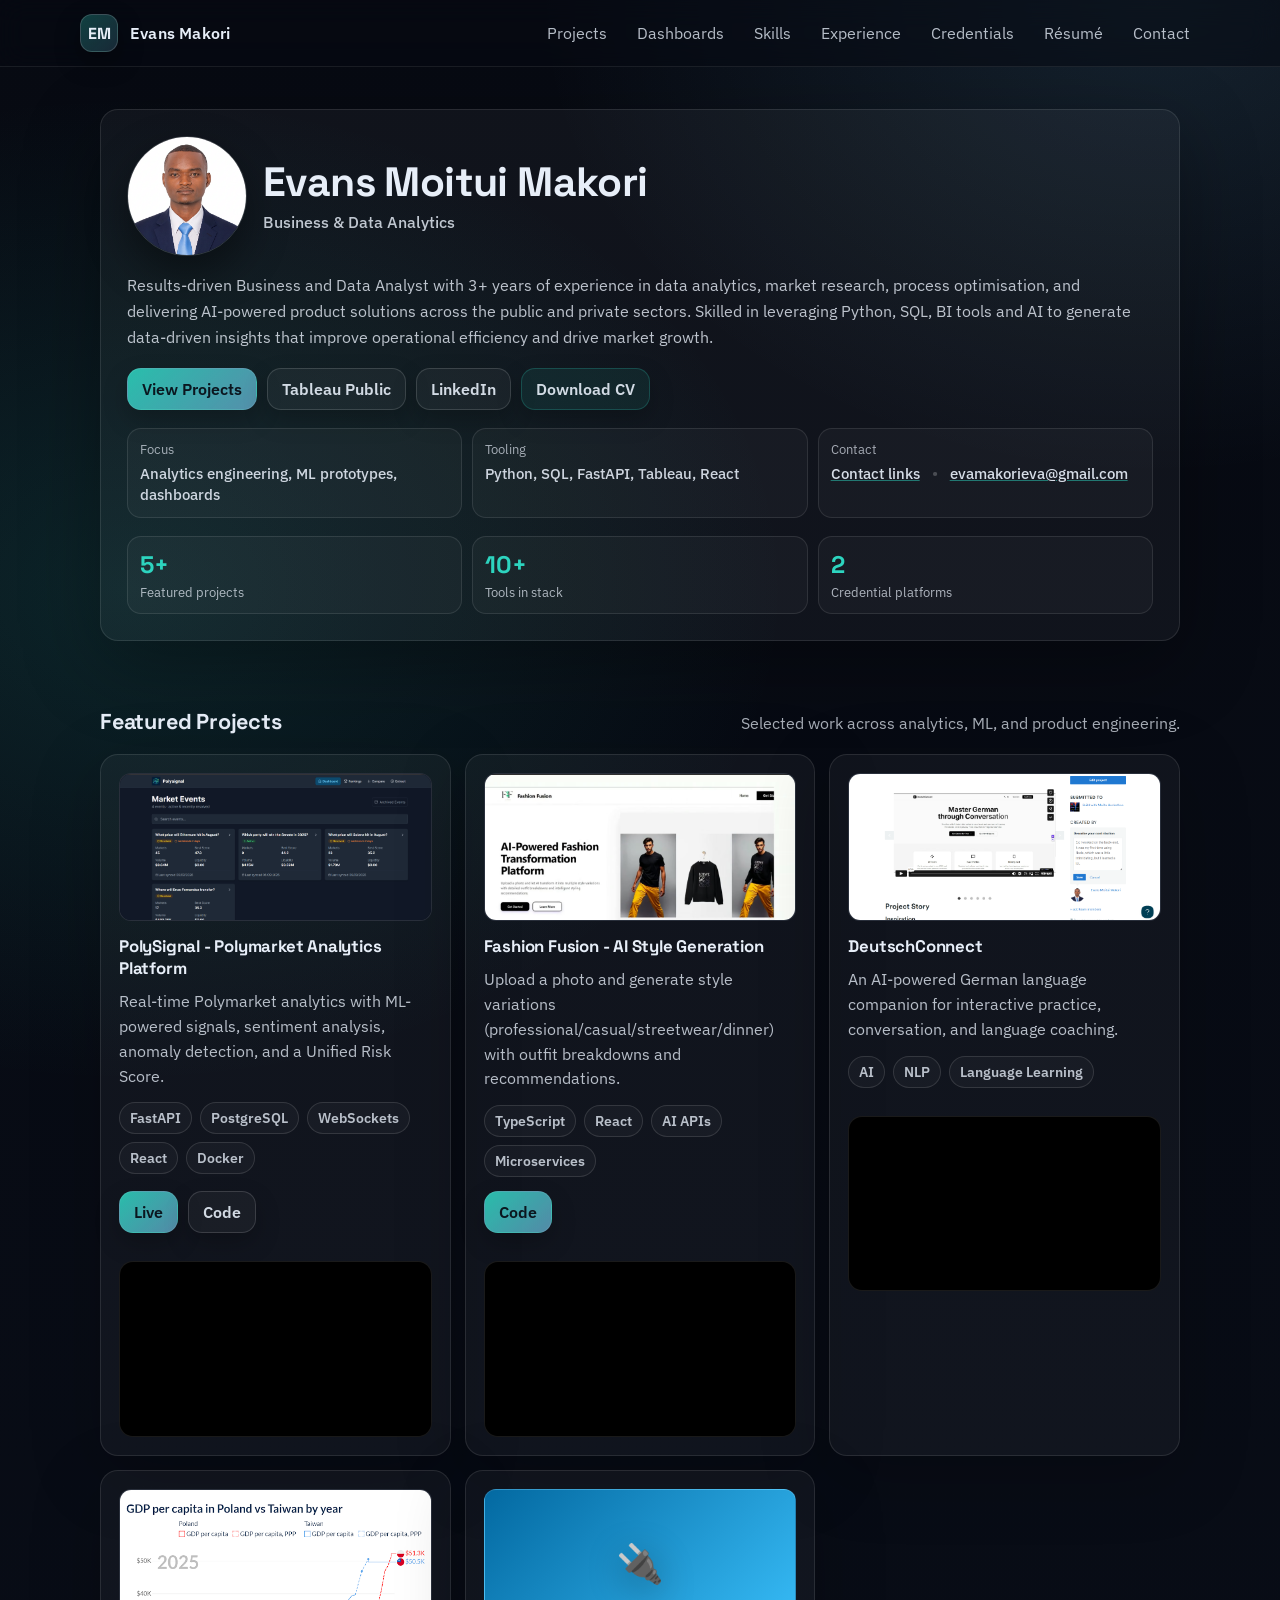
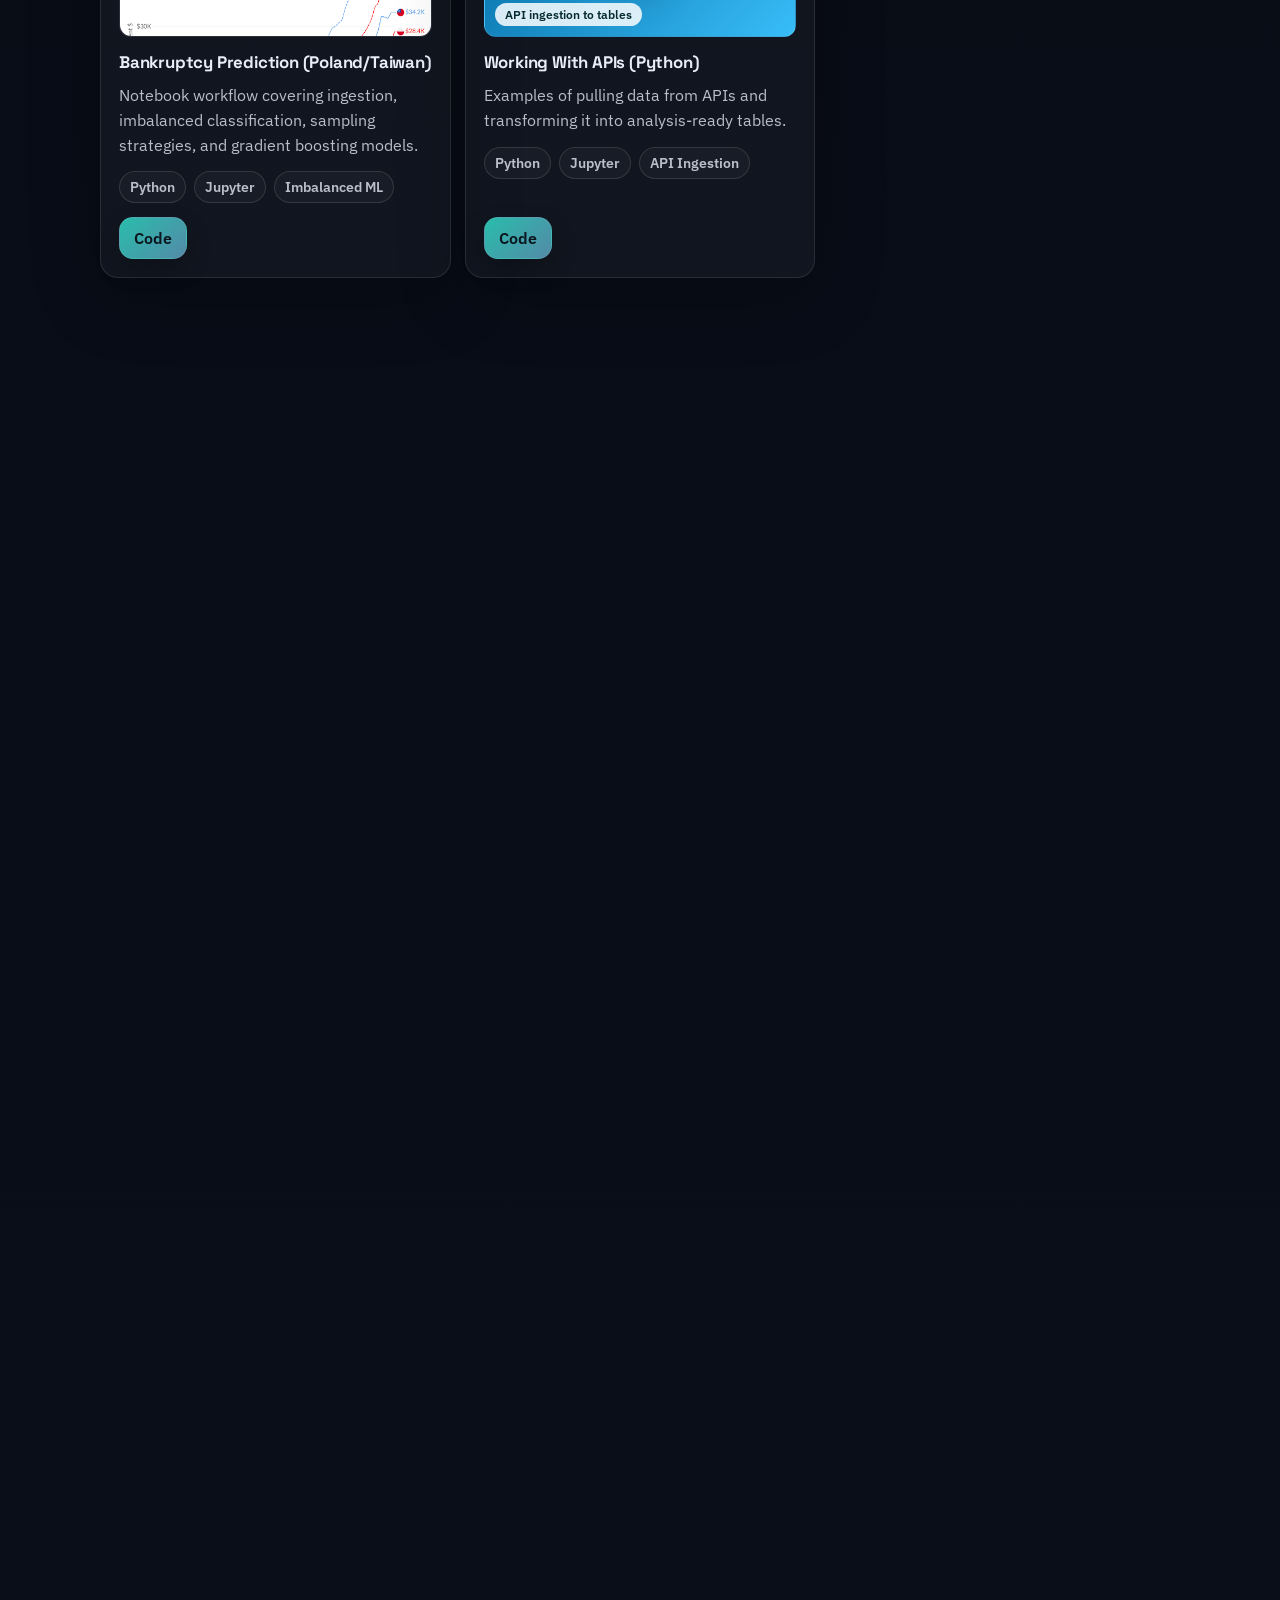
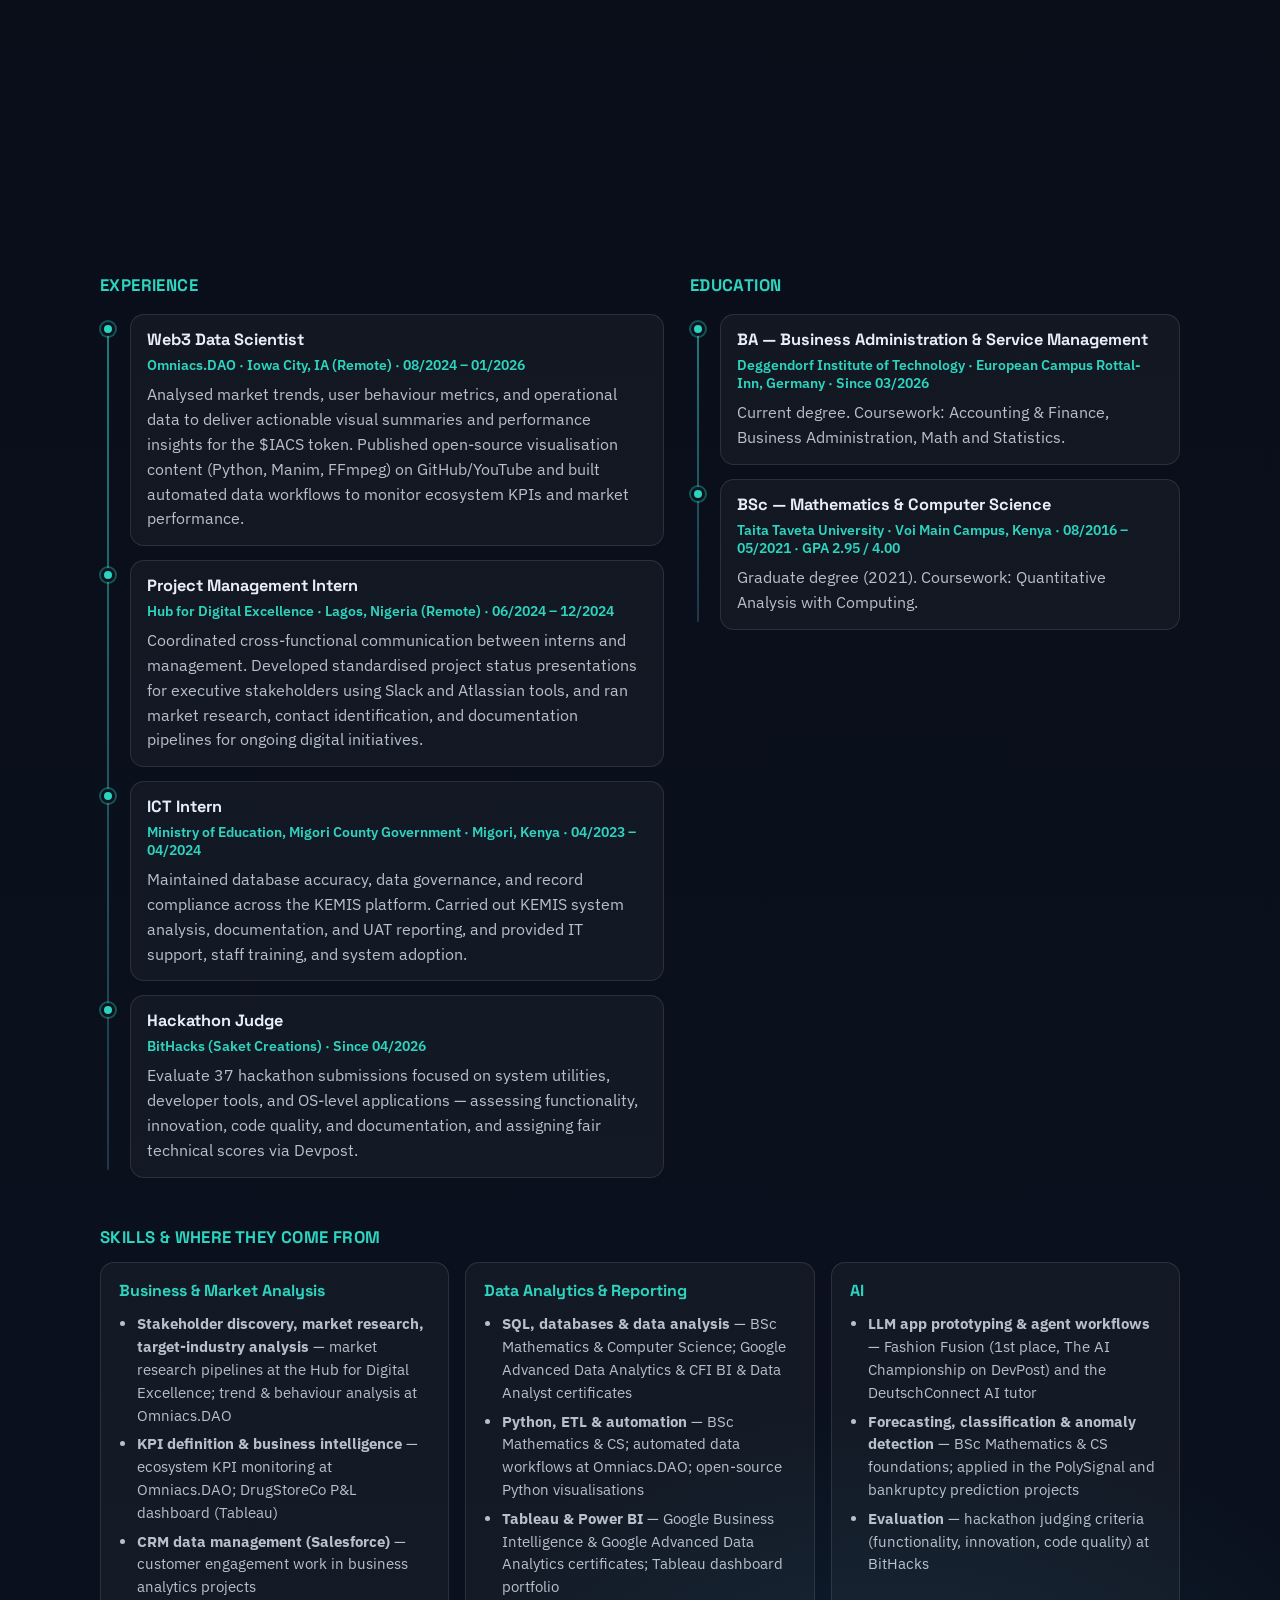
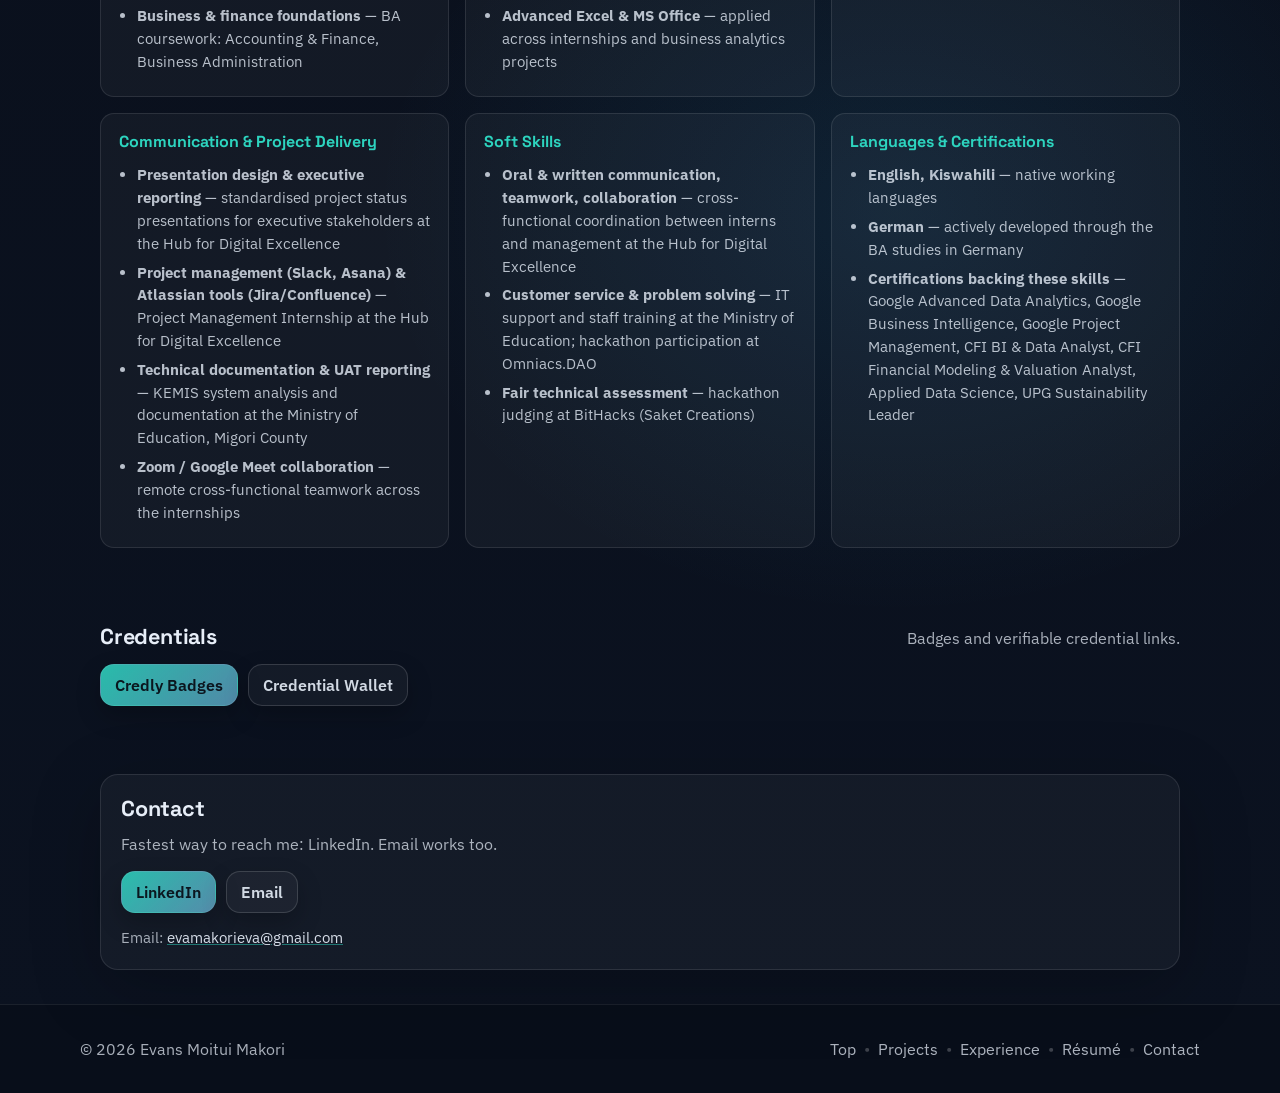
==== commit 7b54f8f8: "feat: Update CV PDF and align portfolio summary with CV" ====
--- a/index.html
+++ b/index.html
@@ -7,7 +7,7 @@
     <title>Evans Moitui Makori | Business & Data Analytics</title>
     <meta
       name="description"
-      content="Business and Data Analytics professional with 5+ years of experience delivering analytics and AI-driven prototypes across public sector and private projects. Strong in problem framing, data quality, and turning ambiguous needs into clear dashboards and usable AI features."
+      content="Results-driven Business and Data Analyst with 3+ years of experience in data analytics, market research, process optimisation, and delivering AI-powered product solutions across the public and private sectors."
     />
     <meta name="robots" content="index, follow" />
     <meta name="theme-color" content="#070a12" />
@@ -19,7 +19,7 @@
     <meta property="og:title" content="Evans Moitui Makori | Data Scientist & Analytics Engineer" />
     <meta
       property="og:description"
-      content="Business and Data Analytics professional with 5+ years of experience delivering analytics and AI-driven prototypes across public sector and private projects. Strong in problem framing, data quality, stakeholder communication, and turning ambiguous needs into clear dashboards and usable AI features."
+      content="Results-driven Business and Data Analyst with 3+ years of experience in data analytics, market research, process optimisation, and delivering AI-powered product solutions across the public and private sectors. Skilled in leveraging Python, SQL, BI tools and AI to generate data-driven insights that improve operational efficiency and drive market growth."
     />
     <meta property="og:type" content="website" />
     <meta property="og:url" content="https://evansmakori.github.io/" />
@@ -117,10 +117,10 @@
             </div>
 
             <p class="lede">
-              Business and Data Analytics professional with 5+ years of experience delivering analytics and AI-driven
-              prototypes across public sector and private projects. Strong in problem framing, data quality,
-              stakeholder communication, and turning ambiguous needs into clear dashboards and usable AI features.
-              Capable of generating data-driven insights to support market development and customer engagement.
+              Results-driven Business and Data Analyst with 3+ years of experience in data analytics, market
+              research, process optimisation, and delivering AI-powered product solutions across the public and
+              private sectors. Skilled in leveraging Python, SQL, BI tools and AI to generate data-driven insights
+              that improve operational efficiency and drive market growth.
             </p>
 
             <div class="cta-row">
@@ -556,18 +556,6 @@
                 <div class="tl-item">
                   <span class="tl-marker" aria-hidden="true"></span>
                   <div class="tl-card">
-                    <h4 class="tl-role">BSc — Health Informatics (1 year)</h4>
-                    <p class="tl-meta">Deggendorf Institute of Technology · European Campus Pfarrkirchen, Germany · 10/2024 – 09/2025</p>
-                    <p class="tl-desc">
-                      Studied for one year. Coursework: Data Structures &amp; Algorithms, SQL, Databases &amp; Data
-                      Analysis, Rust and Python.
-                    </p>
-                  </div>
-                </div>
-
-                <div class="tl-item">
-                  <span class="tl-marker" aria-hidden="true"></span>
-                  <div class="tl-card">
                     <h4 class="tl-role">BSc — Mathematics &amp; Computer Science</h4>
                     <p class="tl-meta">Taita Taveta University · Voi Main Campus, Kenya · 08/2016 – 05/2021 · GPA 2.95 / 4.00</p>
                     <p class="tl-desc">
@@ -595,7 +583,7 @@
               <div class="skill-card">
                 <h4>Data Analytics &amp; Reporting</h4>
                 <ul>
-                  <li><strong>SQL, databases &amp; data analysis</strong> — Health Informatics coursework (SQL, Databases &amp; Data Analysis); BSc Mathematics &amp; Computer Science</li>
+                  <li><strong>SQL, databases &amp; data analysis</strong> — BSc Mathematics &amp; Computer Science; Google Advanced Data Analytics &amp; CFI BI &amp; Data Analyst certificates</li>
                   <li><strong>Python, ETL &amp; automation</strong> — BSc Mathematics &amp; CS; automated data workflows at Omniacs.DAO; open-source Python visualisations</li>
                   <li><strong>Tableau &amp; Power BI</strong> — Google Business Intelligence &amp; Google Advanced Data Analytics certificates; Tableau dashboard portfolio</li>
                   <li><strong>Advanced Excel &amp; MS Office</strong> — applied across internships and business analytics projects</li>
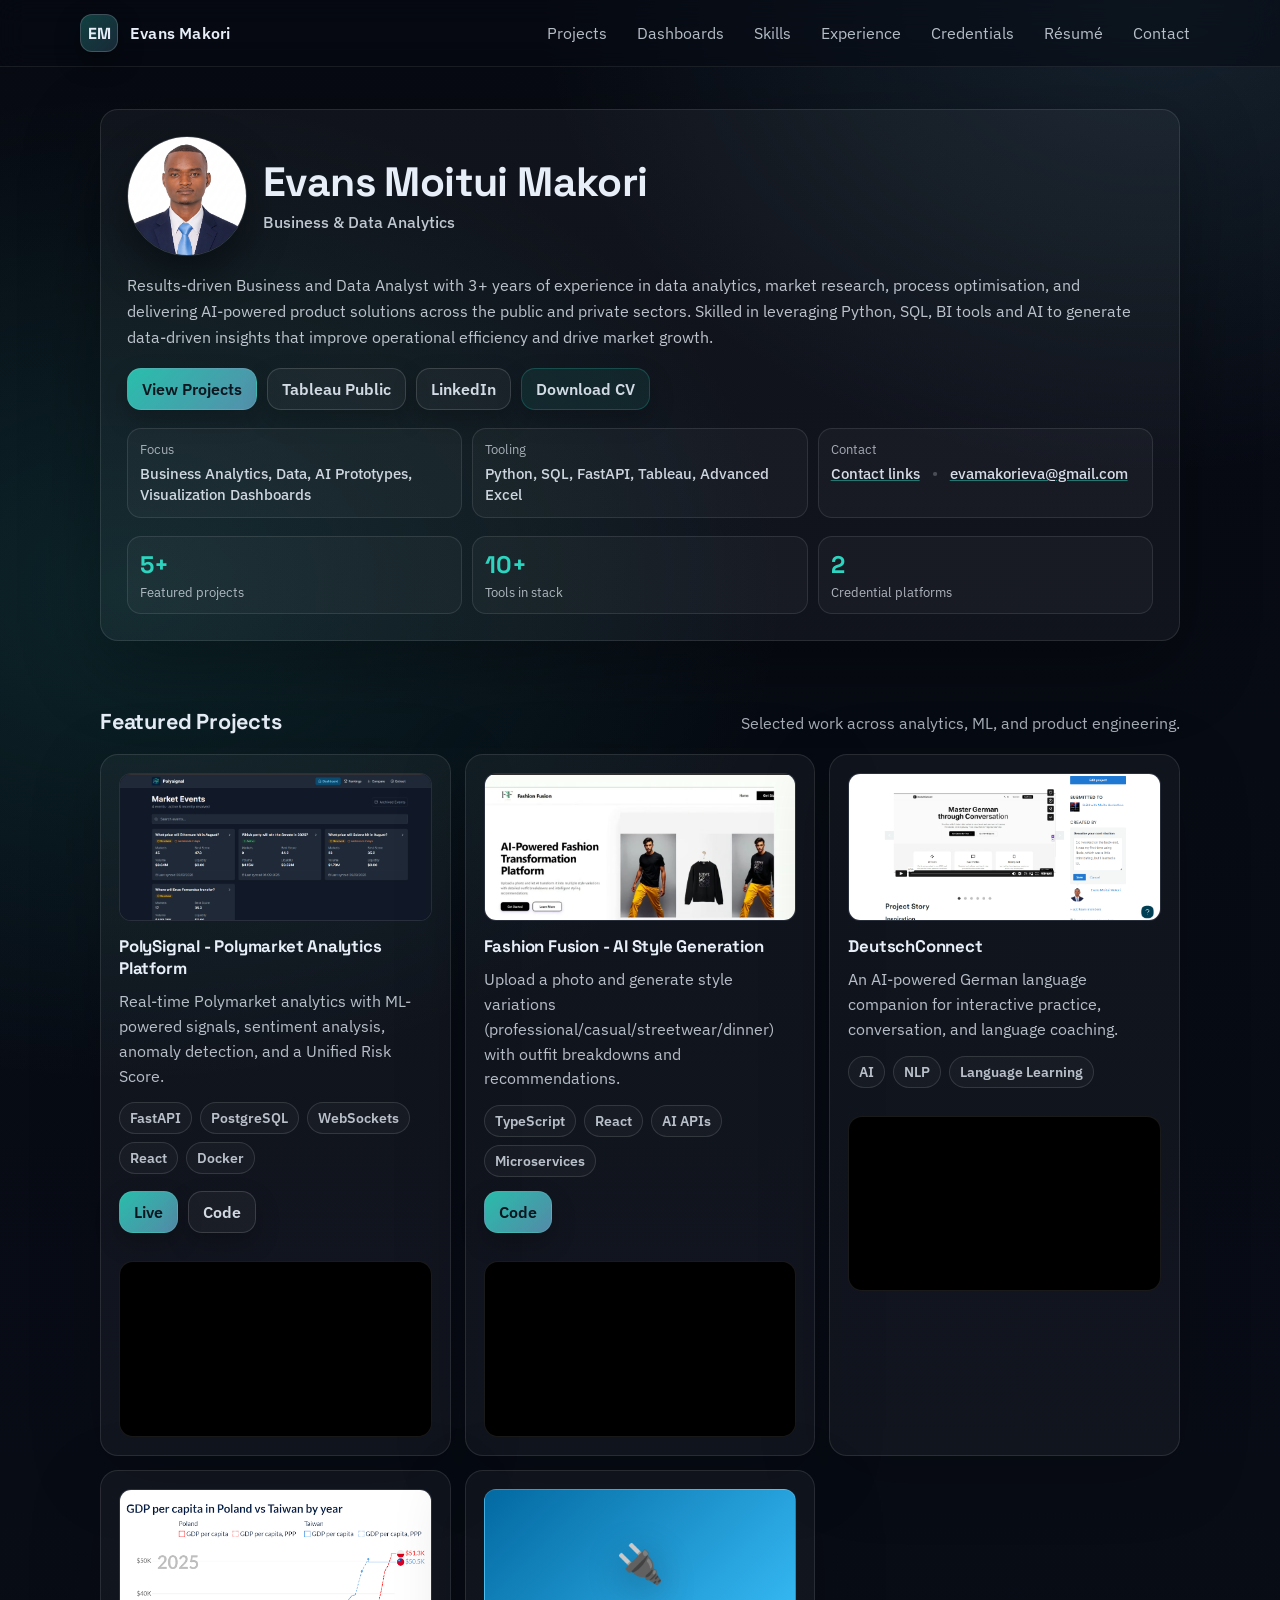
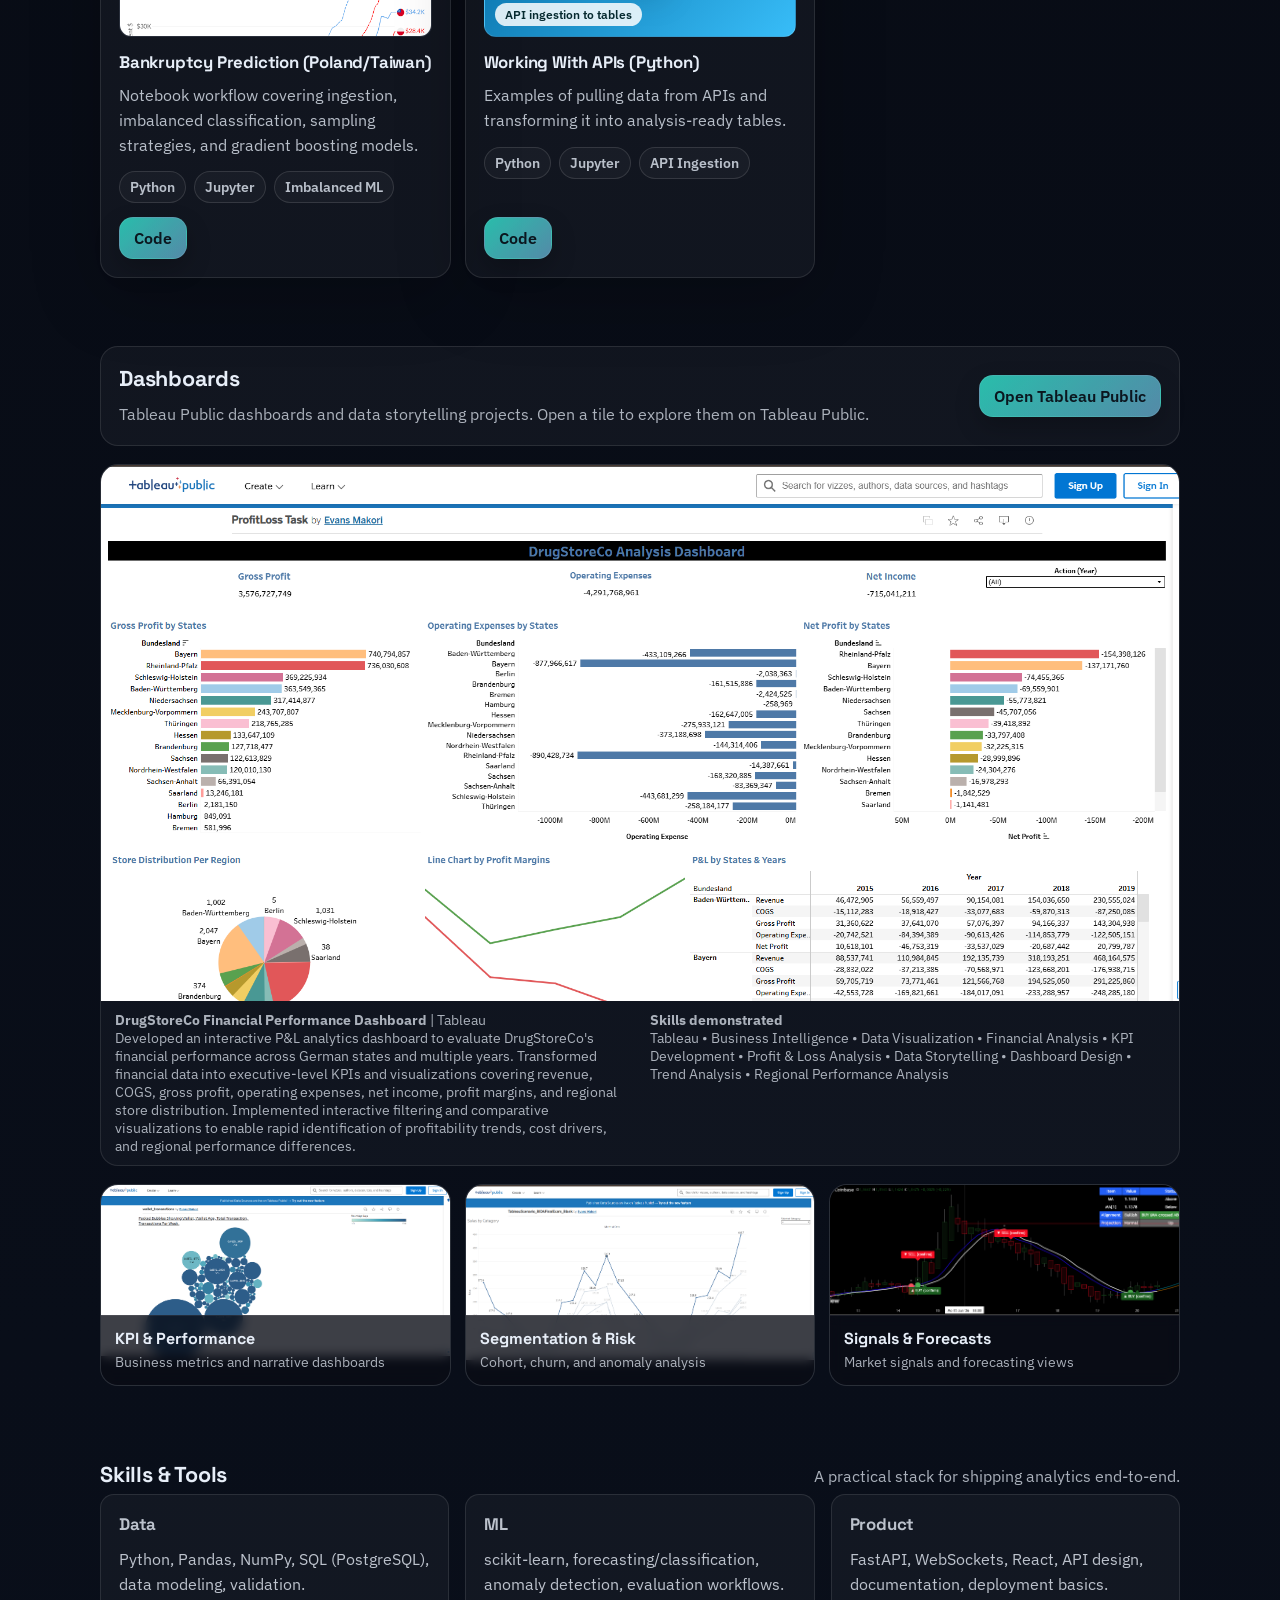
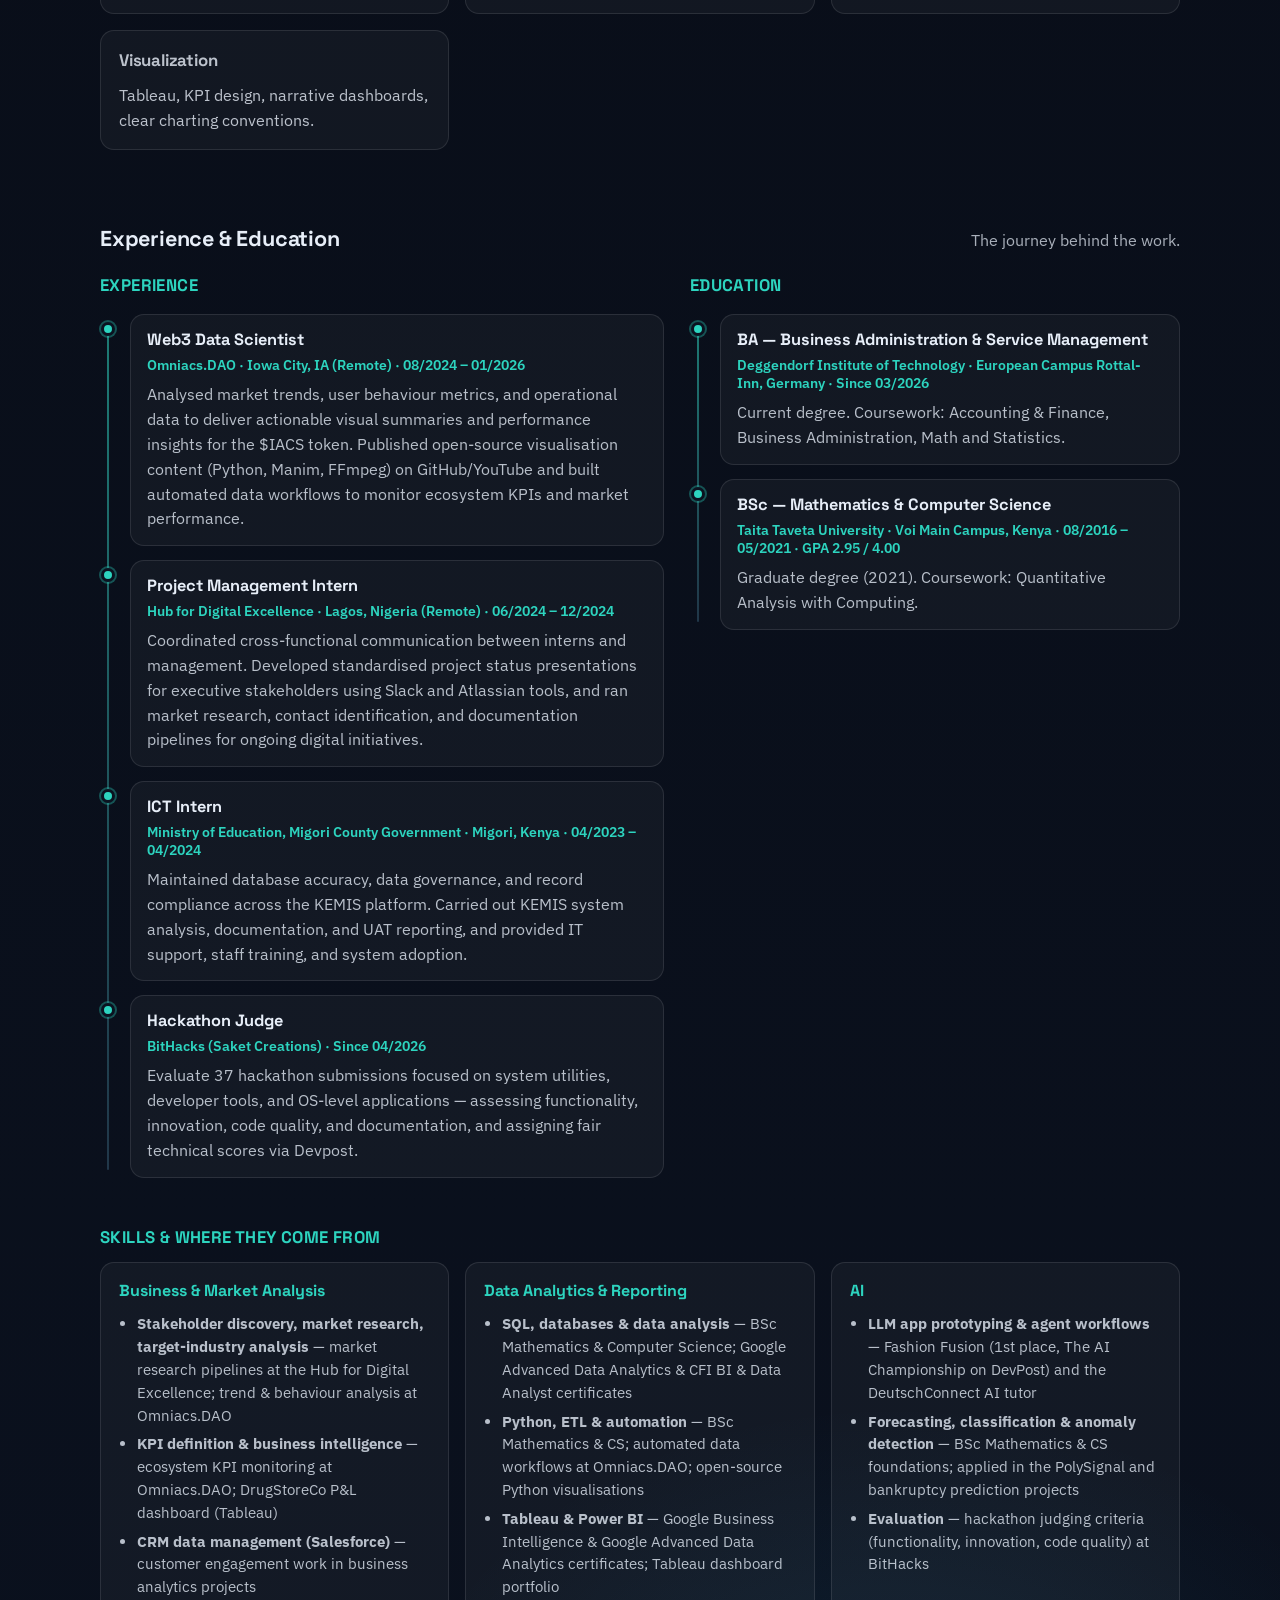
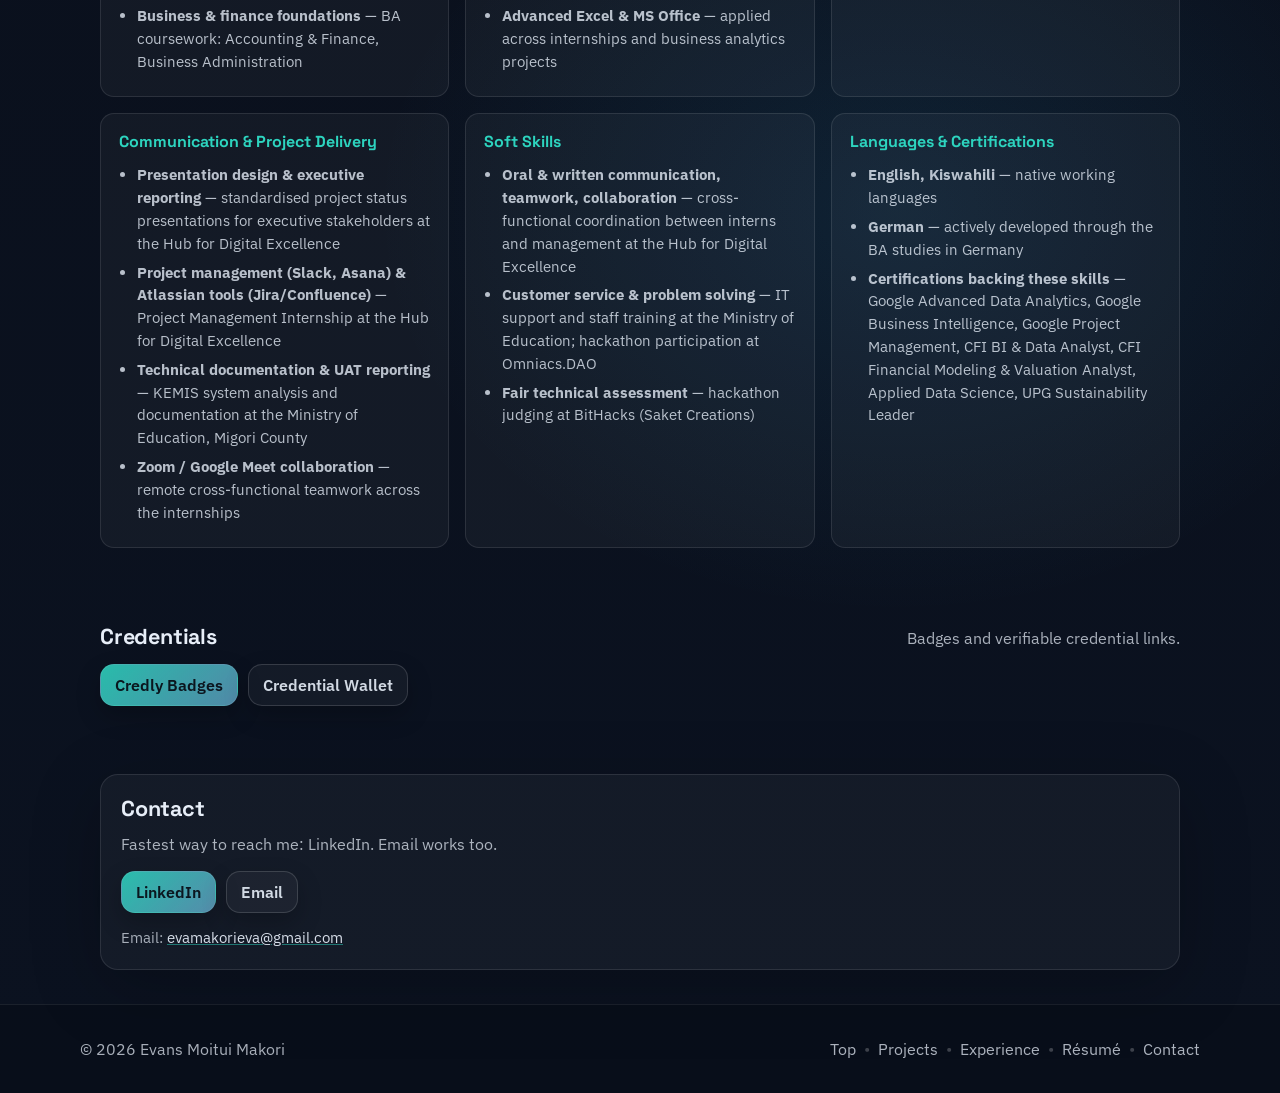
==== commit a4d7f40f: "feat(hero): Update Focus and Tooling mini-cards" ====
--- a/index.html
+++ b/index.html
@@ -139,11 +139,11 @@
             <div class="mini">
               <div class="mini-card">
                 <div class="mini-k">Focus</div>
-                <div class="mini-v">Analytics engineering, ML prototypes, dashboards</div>
+                <div class="mini-v">Business Analytics, Data, AI Prototypes, Visualization Dashboards</div>
               </div>
               <div class="mini-card">
                 <div class="mini-k">Tooling</div>
-                <div class="mini-v">Python, SQL, FastAPI, Tableau, React</div>
+                <div class="mini-v">Python, SQL, FastAPI, Tableau, Advanced Excel</div>
               </div>
               <div class="mini-card">
                 <div class="mini-k">Contact</div>
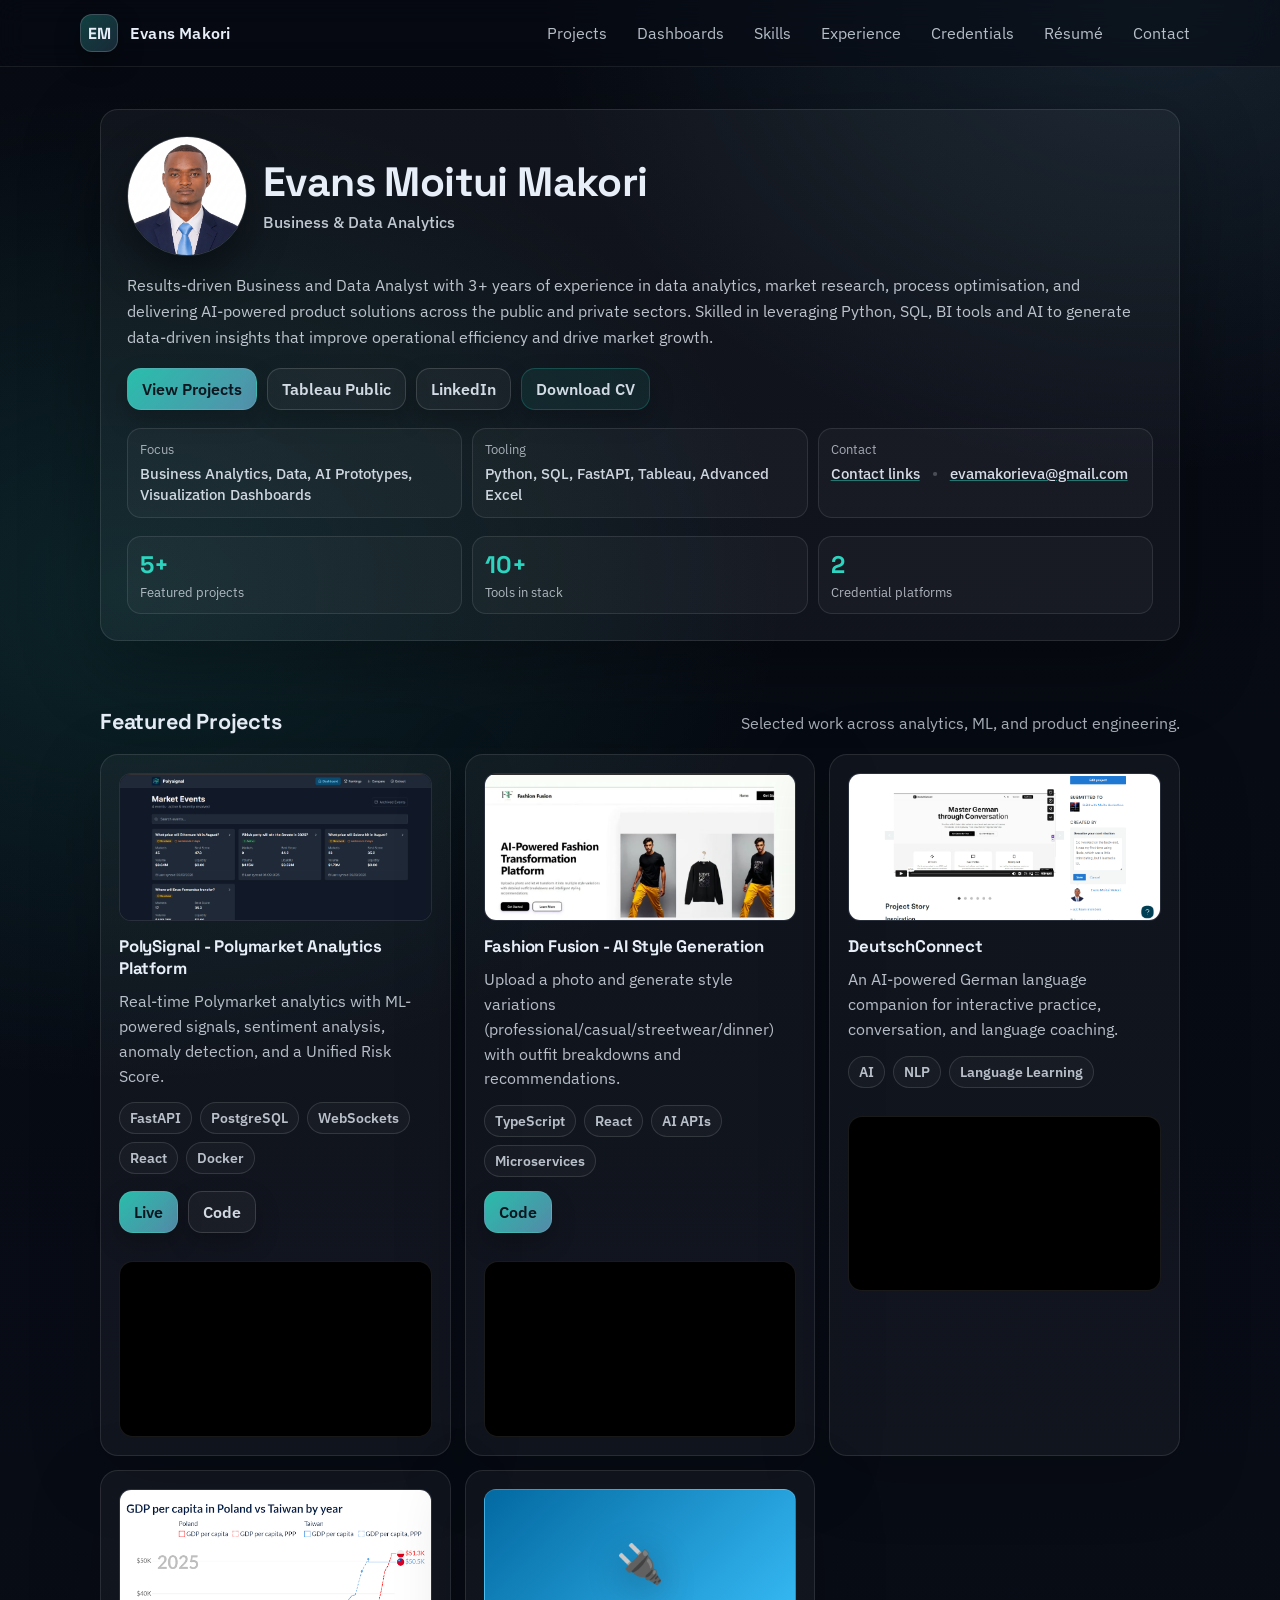
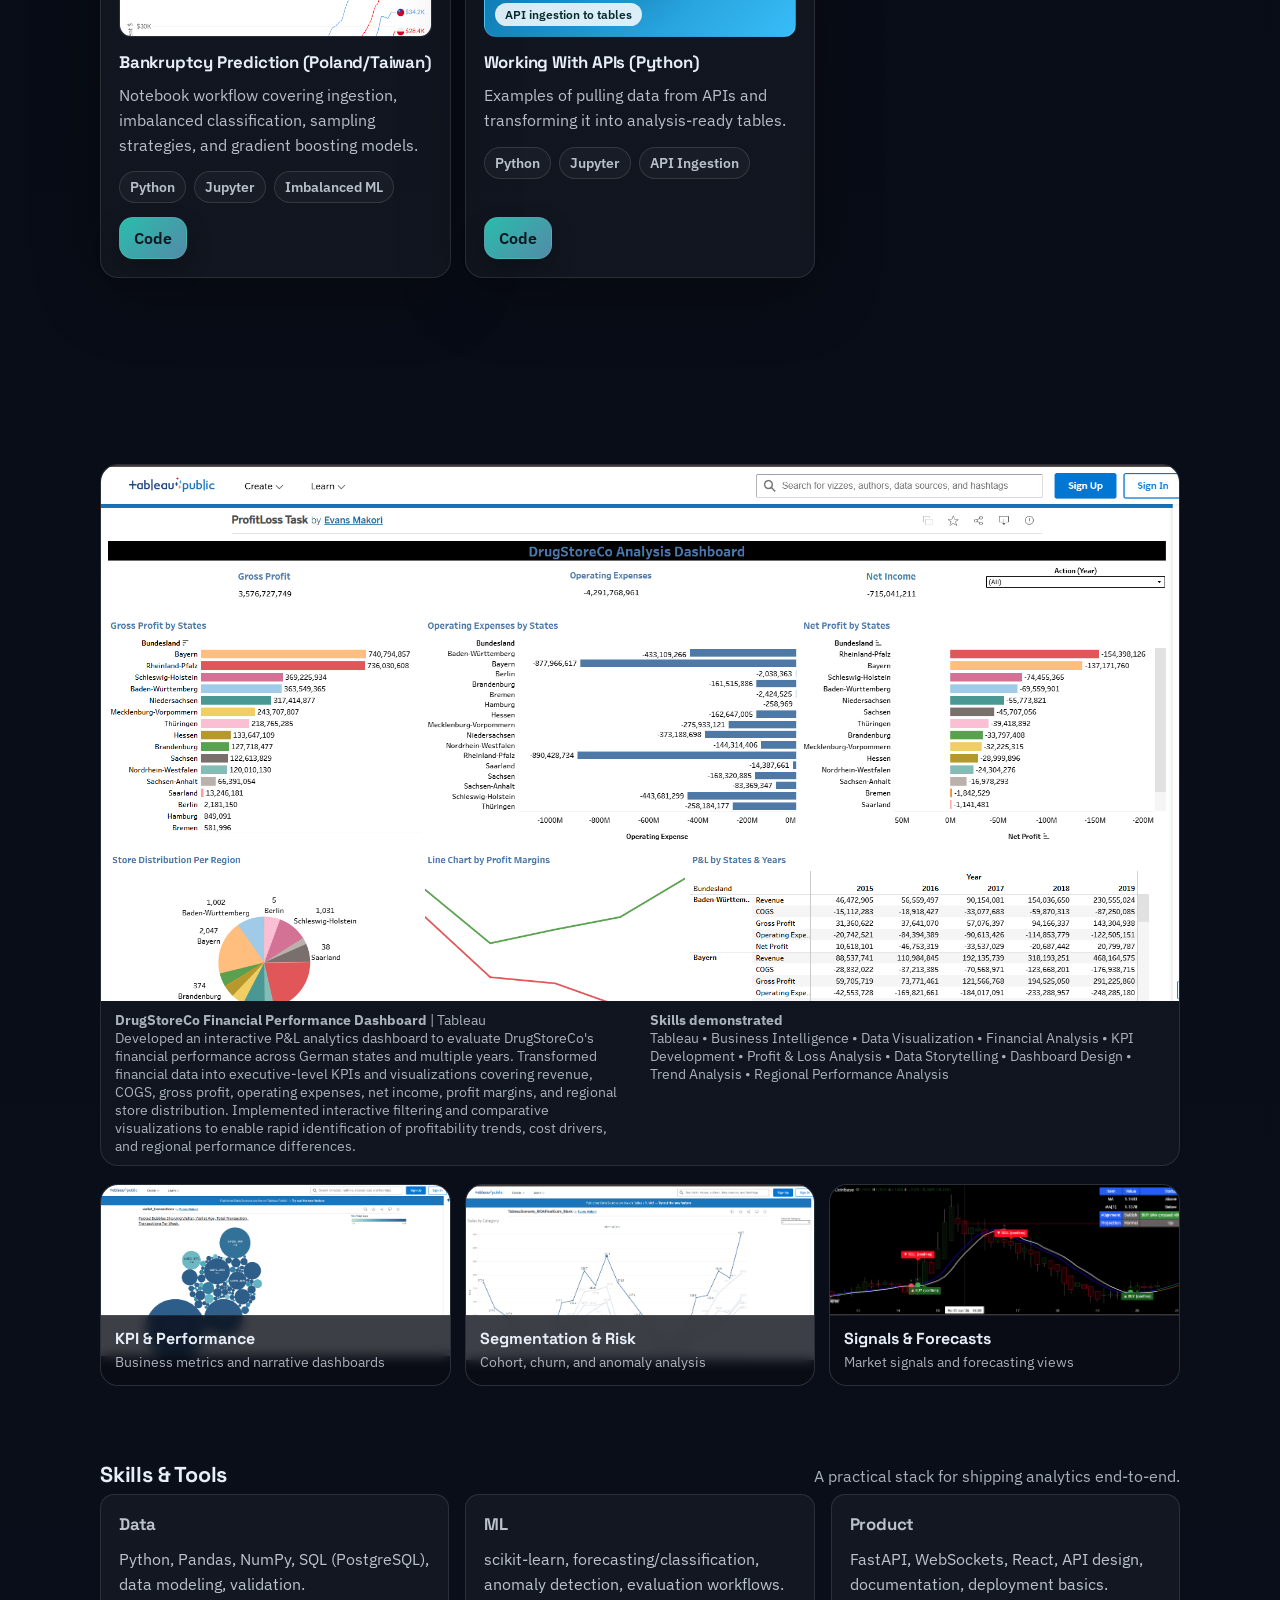
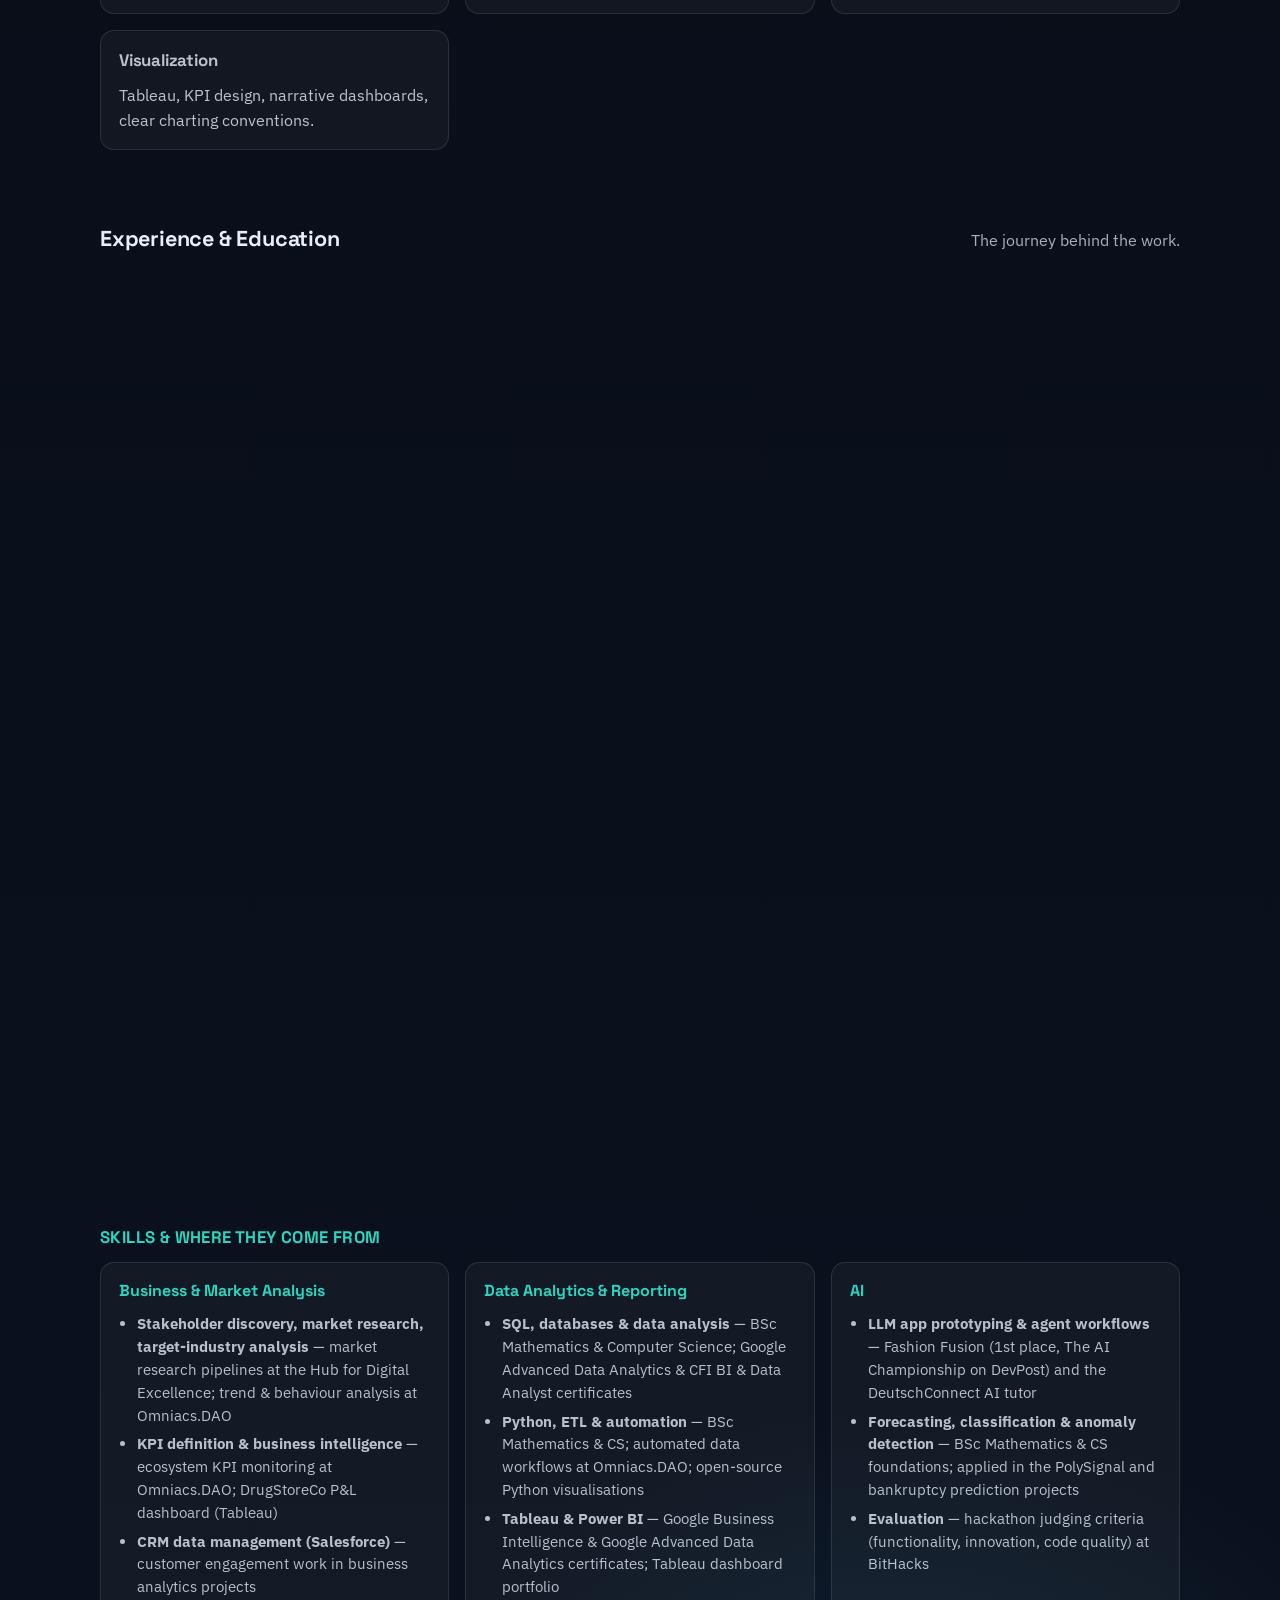
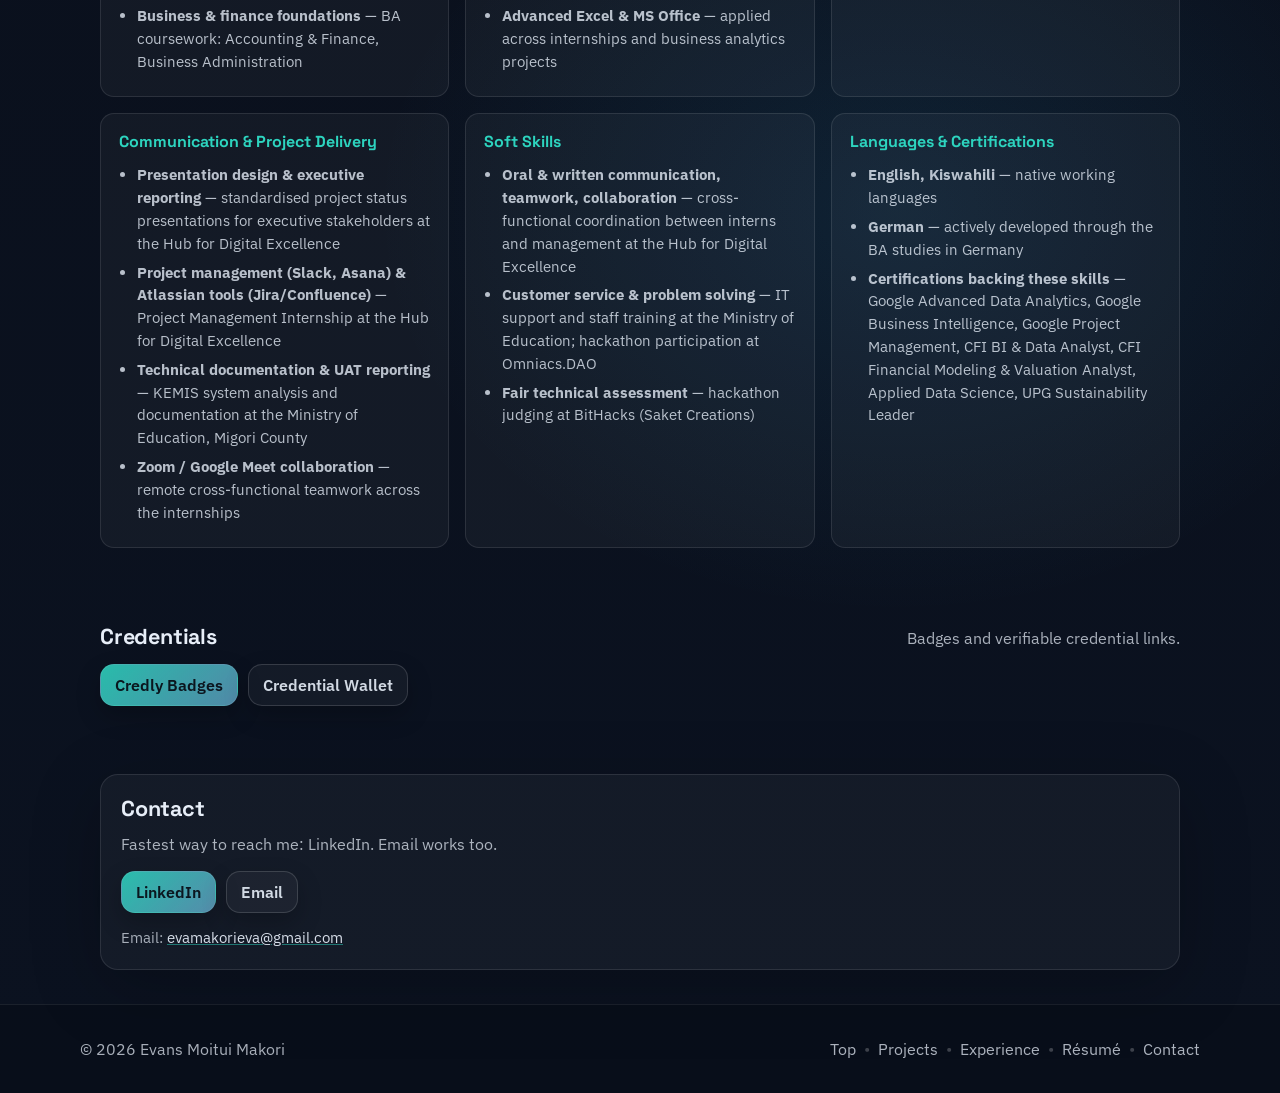
==== commit 02fefeac: "chore(repo): Organize files into images/ and documents/ folders, simplify README" ====
--- a/index.html
+++ b/index.html
@@ -51,7 +51,7 @@
         "name": "Evans Moitui Makori",
         "jobTitle": "Business & Data Analytics Professional",
         "url": "https://evansmakori.github.io/",
-        "image": "https://evansmakori.github.io/Profile.png",
+        "image": "https://evansmakori.github.io/images/Profile.png",
         "email": "mailto:evamakorieva@gmail.com",
         "description": "Kenya-based data scientist building analytics products that turn raw data into decisions using Python, SQL, and clear visualization.",
         "sameAs": [
@@ -104,7 +104,7 @@
             <div class="hero-head">
               <img
                 class="avatar"
-                src="Profile.png"
+                src="images/Profile.png"
                 width="120"
                 height="120"
                 alt="Portrait of Evans Moitui Makori"
@@ -129,7 +129,7 @@
               <a class="btn ghost" href="https://www.linkedin.com/in/evansmoituimakori/" target="_blank" rel="noreferrer noopener">LinkedIn</a>
               <a
                 class="btn subtle"
-                href="Evans_Moitui_Makori_CV.pdf"
+                href="documents/Evans_Moitui_Makori_CV.pdf"
                 download
                 aria-label="Download Evans Makori CV as a PDF"
                 >Download CV</a
@@ -183,7 +183,7 @@
           <div class="grid">
             <article class="card reveal">
               <div class="project-cover project-cover-img" role="img" aria-label="Screenshot of the PolySignal analytics platform">
-                <img src="Polysignal.png" alt="" width="1847" height="927" loading="lazy" />
+                <img src="images/Polysignal.png" alt="" width="1847" height="927" loading="lazy" />
               </div>
               <div class="card-top">
                 <h3 class="h3">PolySignal - Polymarket Analytics Platform</h3>
@@ -226,7 +226,7 @@
 
             <article class="card reveal">
               <div class="project-cover project-cover-img" role="img" aria-label="Screenshot of the Fashion Fusion AI style generator">
-                <img src="FashionFusion.png" alt="" width="1862" height="992" loading="lazy" />
+                <img src="images/FashionFusion.png" alt="" width="1862" height="992" loading="lazy" />
               </div>
               <div class="card-top">
                 <h3 class="h3">Fashion Fusion - AI Style Generation</h3>
@@ -266,7 +266,7 @@
 
             <article class="card reveal">
               <div class="project-cover project-cover-img" role="img" aria-label="Screenshot of the DeutschConnect AI language companion">
-                <img src="DeutschConnect.png" alt="" width="1890" height="906" loading="lazy" />
+                <img src="images/DeutschConnect.png" alt="" width="1890" height="906" loading="lazy" />
               </div>
               <div class="card-top">
                 <h3 class="h3">DeutschConnect</h3>
@@ -296,7 +296,7 @@
 
             <article class="card reveal">
               <div class="project-cover project-cover-img" role="img" aria-label="Screenshot of the Bankruptcy Prediction project">
-                <img src="Bankruptcy_Poland.png" alt="" width="554" height="554" loading="lazy" />
+                <img src="images/Bankruptcy_Poland.png" alt="" width="554" height="554" loading="lazy" />
               </div>
               <div class="card-top">
                 <h3 class="h3">Bankruptcy Prediction (Poland/Taiwan)</h3>
@@ -371,7 +371,7 @@
 
           <figure class="dash-banner reveal">
                 <img
-                  src="Tableau_Header_Image.png"
+                  src="images/Tableau_Header_Image.png"
                   alt="Preview of Tableau dashboards by Evans Makori showing portfolio analytics work"
                   loading="lazy"
                   width="1862"
@@ -400,7 +400,7 @@
               aria-label="Open Tableau Public dashboards"
             >
               <span class="dash-cover dash-cover-img">
-                <img src="Tableau2.png" alt="" width="1885" height="922" loading="lazy" />
+                <img src="images/Tableau2.png" alt="" width="1885" height="922" loading="lazy" />
               </span>
               <span class="dash-meta">
                 <strong>KPI &amp; Performance</strong>
@@ -416,7 +416,7 @@
               aria-label="Open Tableau Public dashboards"
             >
               <span class="dash-cover dash-cover-img">
-                <img src="Tableau3.png" alt="" width="1866" height="935" loading="lazy" />
+                <img src="images/Tableau3.png" alt="" width="1866" height="935" loading="lazy" />
               </span>
               <span class="dash-meta">
                 <strong>Segmentation &amp; Risk</strong>
@@ -432,7 +432,7 @@
               aria-label="Open Tableau Public dashboards"
             >
               <span class="dash-cover dash-cover-img">
-                <img src="signal_forecast.png" alt="Signal Forecast dashboard visualization" width="1866" height="935" loading="lazy" />
+                <img src="images/signal_forecast.png" alt="Signal Forecast dashboard visualization" width="1866" height="935" loading="lazy" />
               </span>
               <span class="dash-meta">
                 <strong>Signals &amp; Forecasts</strong>
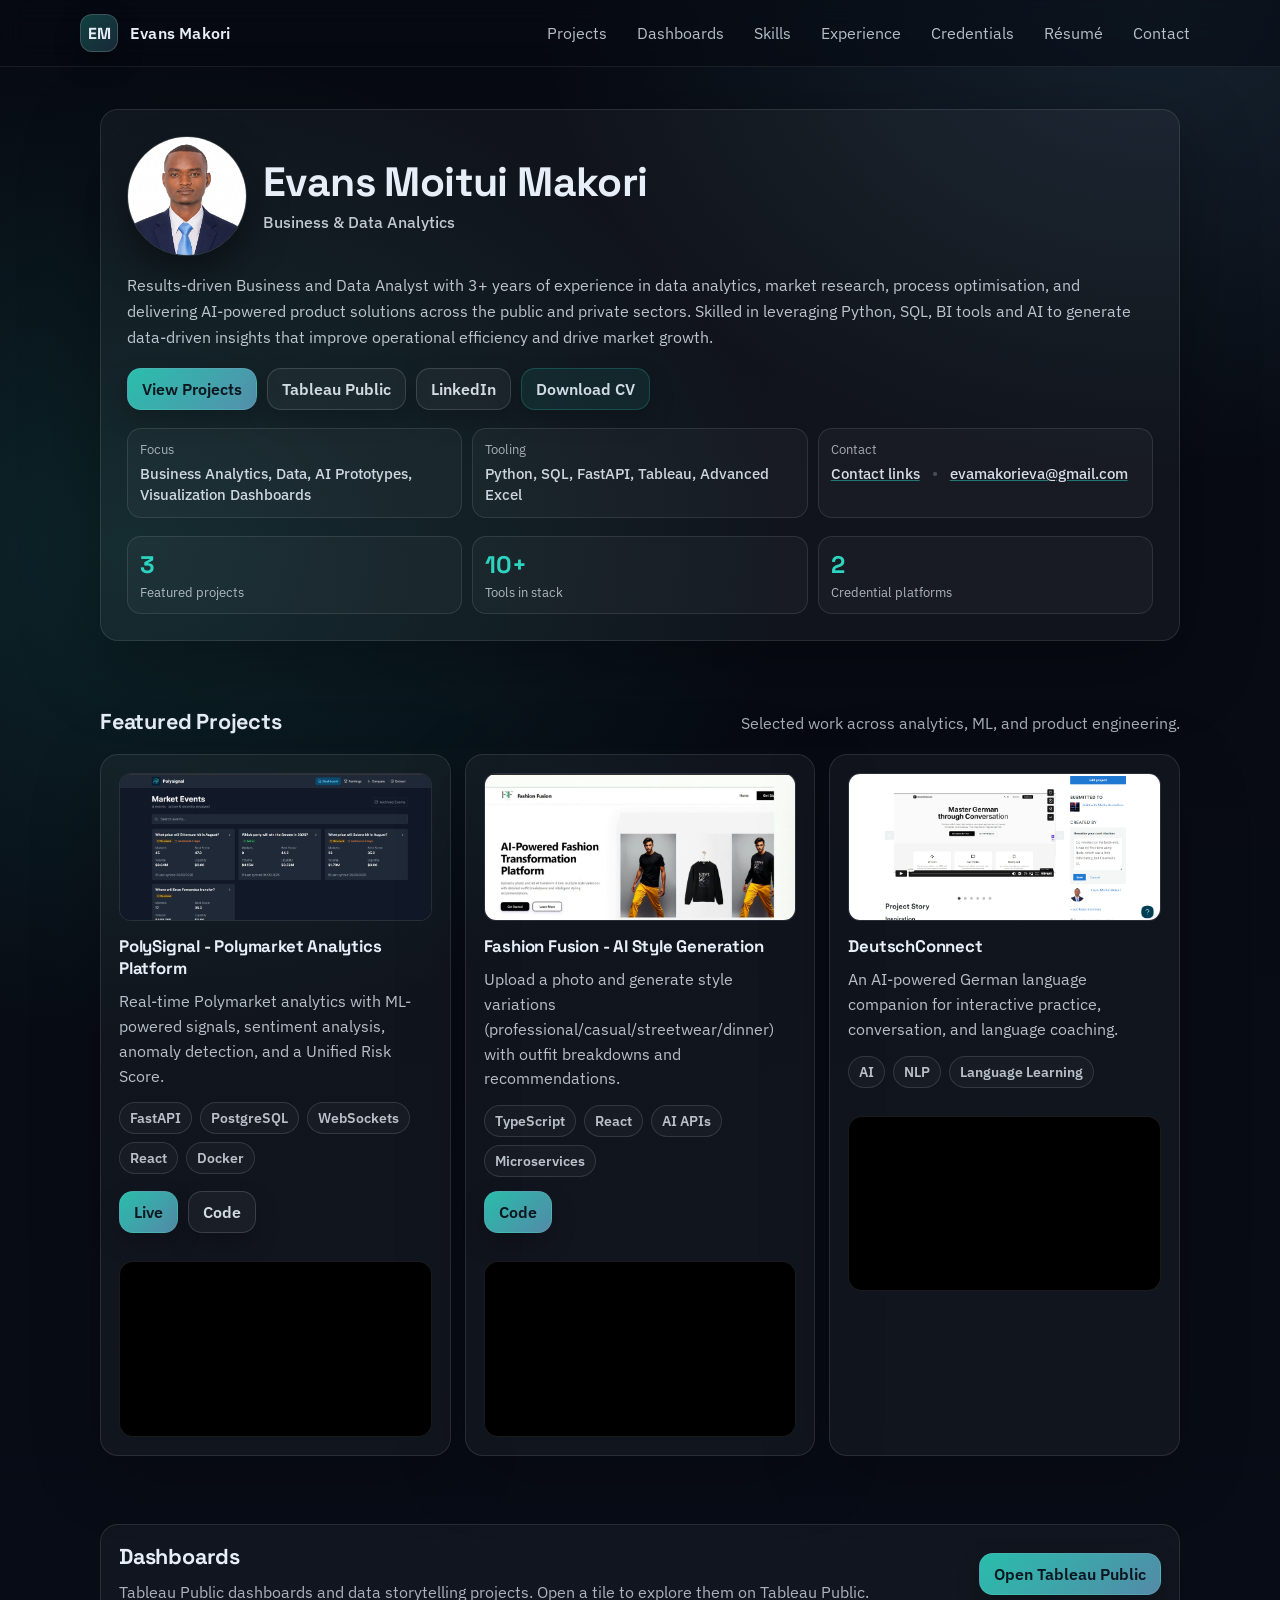
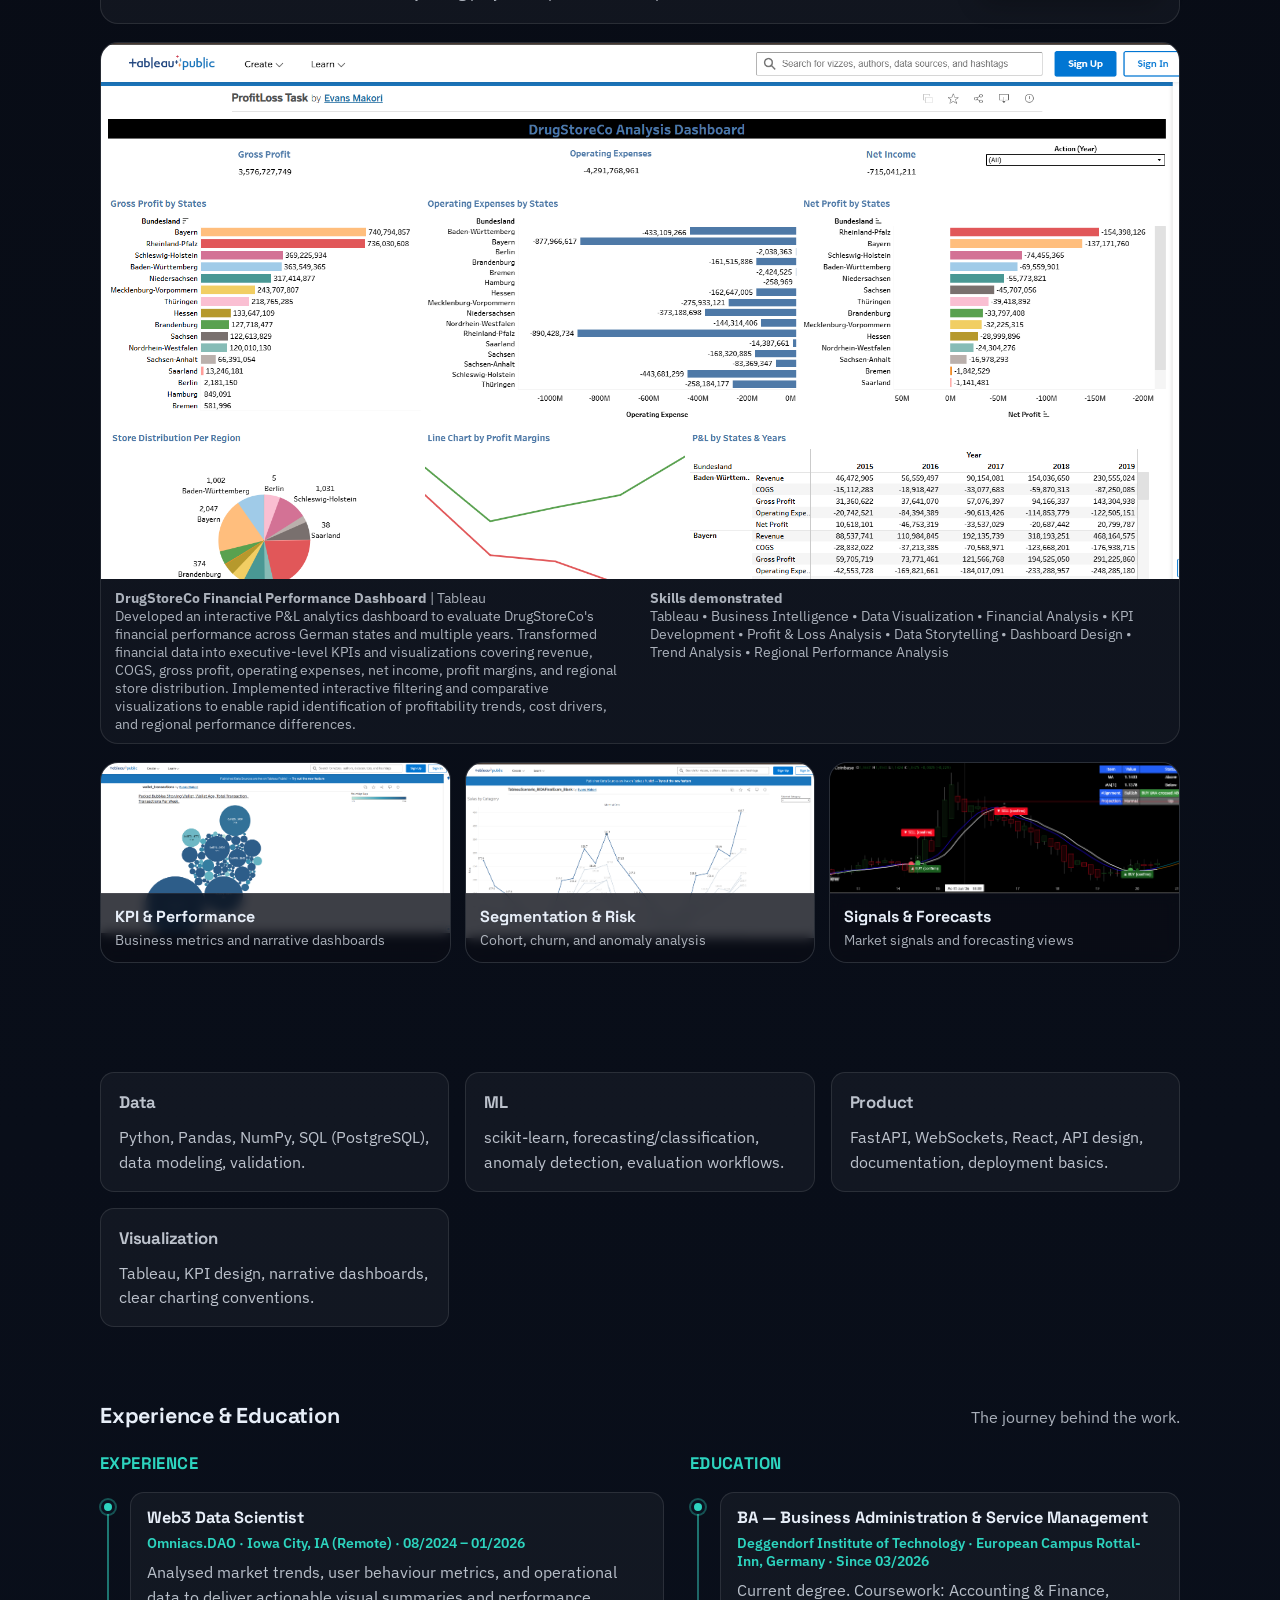
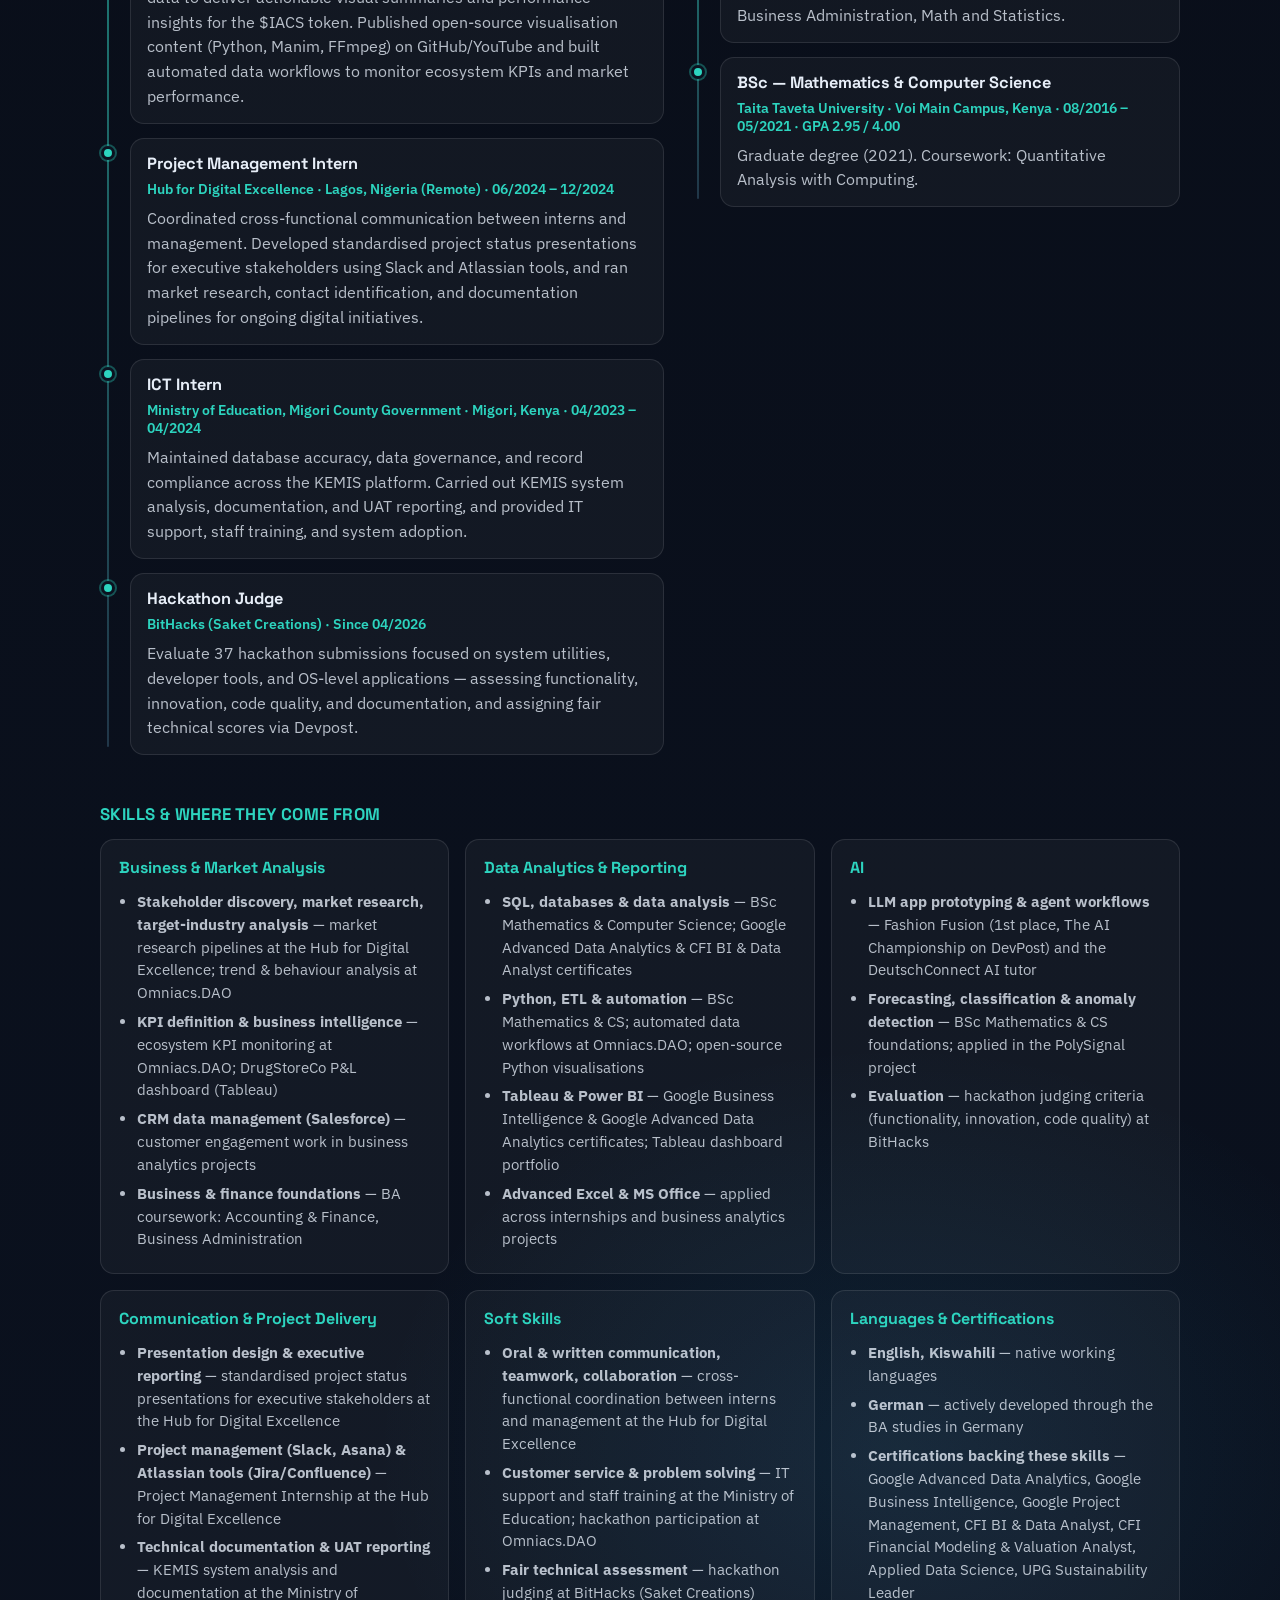
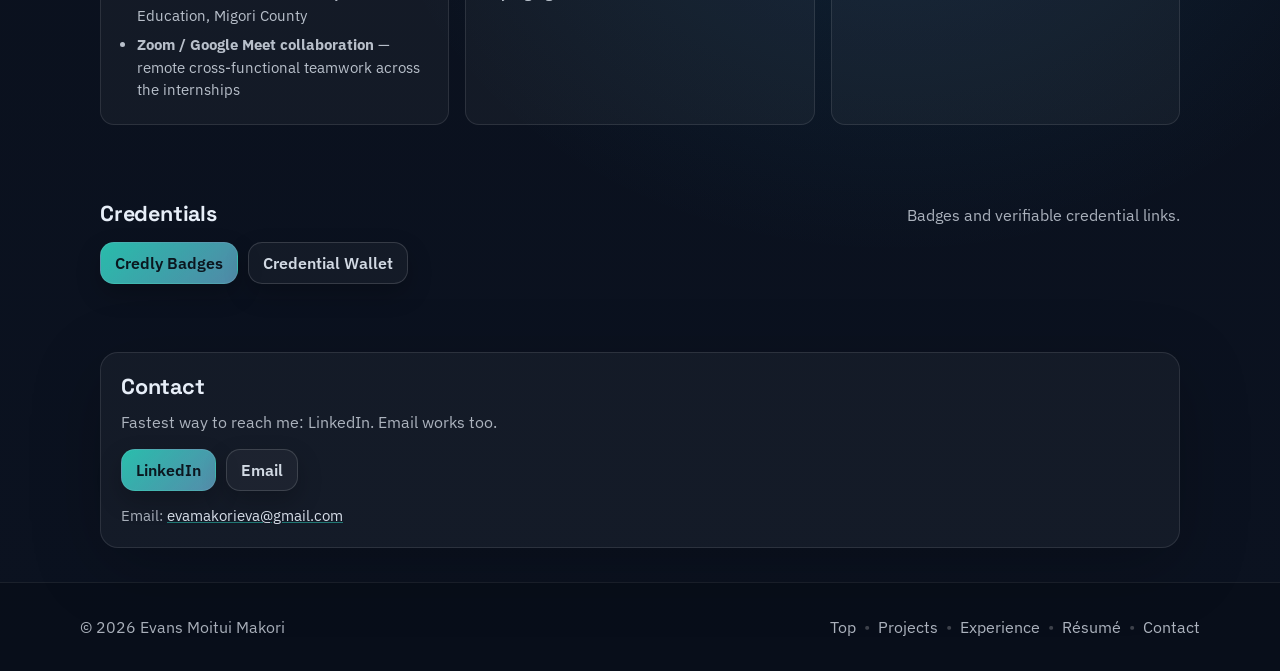
==== commit 70b5001f: "chore: Remove stale content and align site fully with updated CV" ====
--- a/index.html
+++ b/index.html
@@ -16,7 +16,7 @@
     <meta name="color-scheme" content="dark light" />
 
     <meta property="og:site_name" content="Evans Moitui Makori" />
-    <meta property="og:title" content="Evans Moitui Makori | Data Scientist & Analytics Engineer" />
+    <meta property="og:title" content="Evans Moitui Makori | Business & Data Analytics" />
     <meta
       property="og:description"
       content="Results-driven Business and Data Analyst with 3+ years of experience in data analytics, market research, process optimisation, and delivering AI-powered product solutions across the public and private sectors. Skilled in leveraging Python, SQL, BI tools and AI to generate data-driven insights that improve operational efficiency and drive market growth."
@@ -31,7 +31,7 @@
     <meta name="twitter:title" content="Evans Moitui Makori" />
     <meta
       name="twitter:description"
-      content="Data Scientist and analytics builder. Projects, dashboards, and credentials."
+      content="Results-driven Business and Data Analyst. Projects, dashboards, and credentials."
     />
     <meta name="twitter:image" content="https://evansmakori.github.io/assets/og-image.jpg" />
 
@@ -53,7 +53,7 @@
         "url": "https://evansmakori.github.io/",
         "image": "https://evansmakori.github.io/images/Profile.png",
         "email": "mailto:evamakorieva@gmail.com",
-        "description": "Kenya-based data scientist building analytics products that turn raw data into decisions using Python, SQL, and clear visualization.",
+        "description": "Results-driven Business and Data Analyst with 3+ years of experience in data analytics, market research, process optimisation, and delivering AI-powered product solutions across the public and private sectors.",
         "sameAs": [
           "https://www.linkedin.com/in/evansmoituimakori/",
           "https://public.tableau.com/app/profile/evans.makori",
@@ -157,7 +157,7 @@
 
             <div class="stats reveal" aria-label="Highlights">
               <div class="stat">
-                <span class="stat-num">5+</span>
+                <span class="stat-num">3</span>
                 <span class="stat-label">Featured projects</span>
               </div>
               <div class="stat">
@@ -293,58 +293,6 @@
                 ></iframe>
               </div>
             </article>
-
-            <article class="card reveal">
-              <div class="project-cover project-cover-img" role="img" aria-label="Screenshot of the Bankruptcy Prediction project">
-                <img src="images/Bankruptcy_Poland.png" alt="" width="554" height="554" loading="lazy" />
-              </div>
-              <div class="card-top">
-                <h3 class="h3">Bankruptcy Prediction (Poland/Taiwan)</h3>
-                <p class="card-desc">
-                  Notebook workflow covering ingestion, imbalanced classification, sampling strategies, and gradient
-                  boosting models.
-                </p>
-              </div>
-              <ul class="tags" aria-label="Tech tags">
-                <li>Python</li>
-                <li>Jupyter</li>
-                <li>Imbalanced ML</li>
-              </ul>
-              <div class="card-actions">
-                <a
-                  class="btn primary"
-                  href="https://github.com/evansmakori/Bankruptcy-in-Poland"
-                  target="_blank"
-                  rel="noreferrer noopener"
-                  aria-label="View Bankruptcy Prediction repository on GitHub"
-                  >Code</a>
-              </div>
-            </article>
-
-            <article class="card reveal">
-              <div class="project-cover" style="--c1:#0369a1;--c2:#38bdf8" role="img" aria-label="Working with APIs project illustration">
-                <span class="cover-glyph" aria-hidden="true">🔌</span>
-                <span class="cover-label">API ingestion to tables</span>
-              </div>
-              <div class="card-top">
-                <h3 class="h3">Working With APIs (Python)</h3>
-                <p class="card-desc">Examples of pulling data from APIs and transforming it into analysis-ready tables.</p>
-              </div>
-              <ul class="tags" aria-label="Tech tags">
-                <li>Python</li>
-                <li>Jupyter</li>
-                <li>API Ingestion</li>
-              </ul>
-              <div class="card-actions">
-                <a
-                  class="btn primary"
-                  href="https://github.com/evansmakori/Working_With_APIs_PYTHON"
-                  target="_blank"
-                  rel="noreferrer noopener"
-                  aria-label="View Working With APIs repository on GitHub"
-                  >Code</a>
-              </div>
-            </article>
           </div>
         </div>
       </section>
@@ -593,7 +541,7 @@
                 <h4>AI</h4>
                 <ul>
                   <li><strong>LLM app prototyping &amp; agent workflows</strong> — Fashion Fusion (1st place, The AI Championship on DevPost) and the DeutschConnect AI tutor</li>
-                  <li><strong>Forecasting, classification &amp; anomaly detection</strong> — BSc Mathematics &amp; CS foundations; applied in the PolySignal and bankruptcy prediction projects</li>
+                  <li><strong>Forecasting, classification &amp; anomaly detection</strong> — BSc Mathematics &amp; CS foundations; applied in the PolySignal project</li>
                   <li><strong>Evaluation</strong> — hackathon judging criteria (functionality, innovation, code quality) at BitHacks</li>
                 </ul>
               </div>
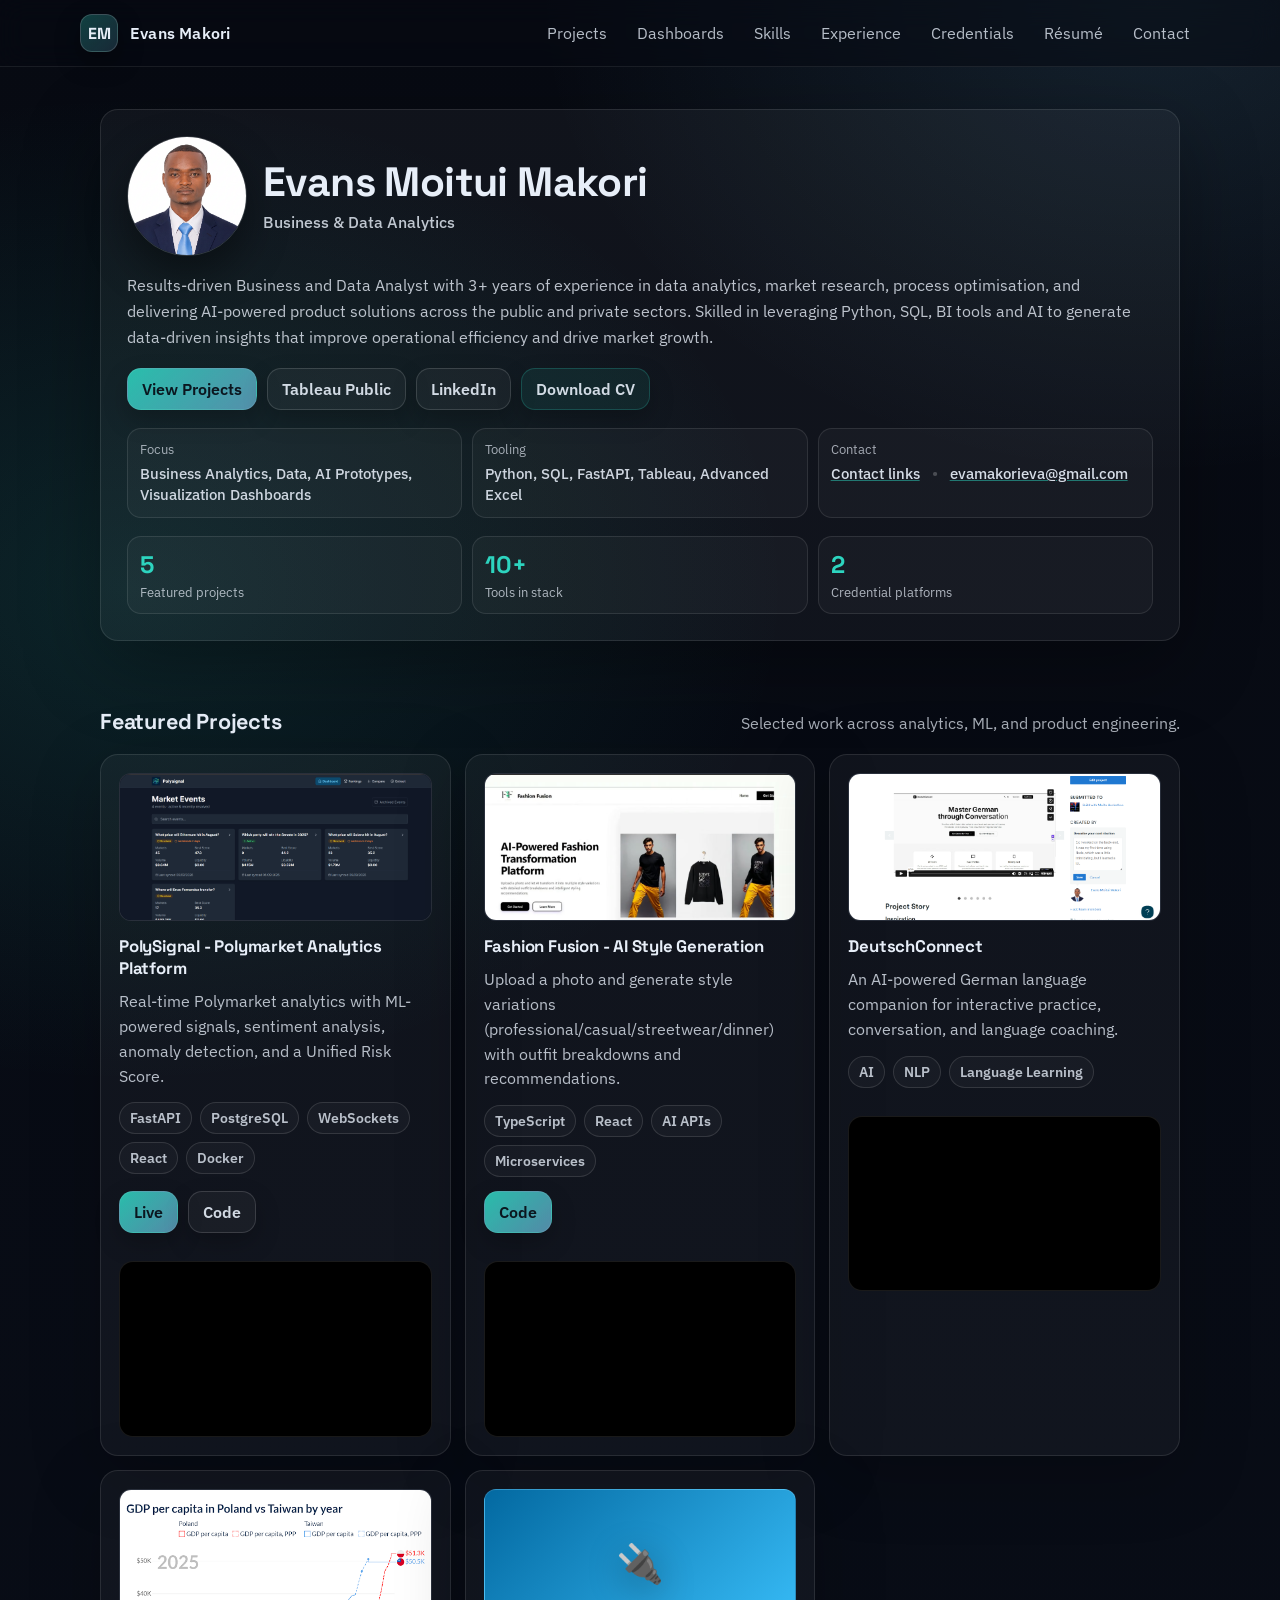
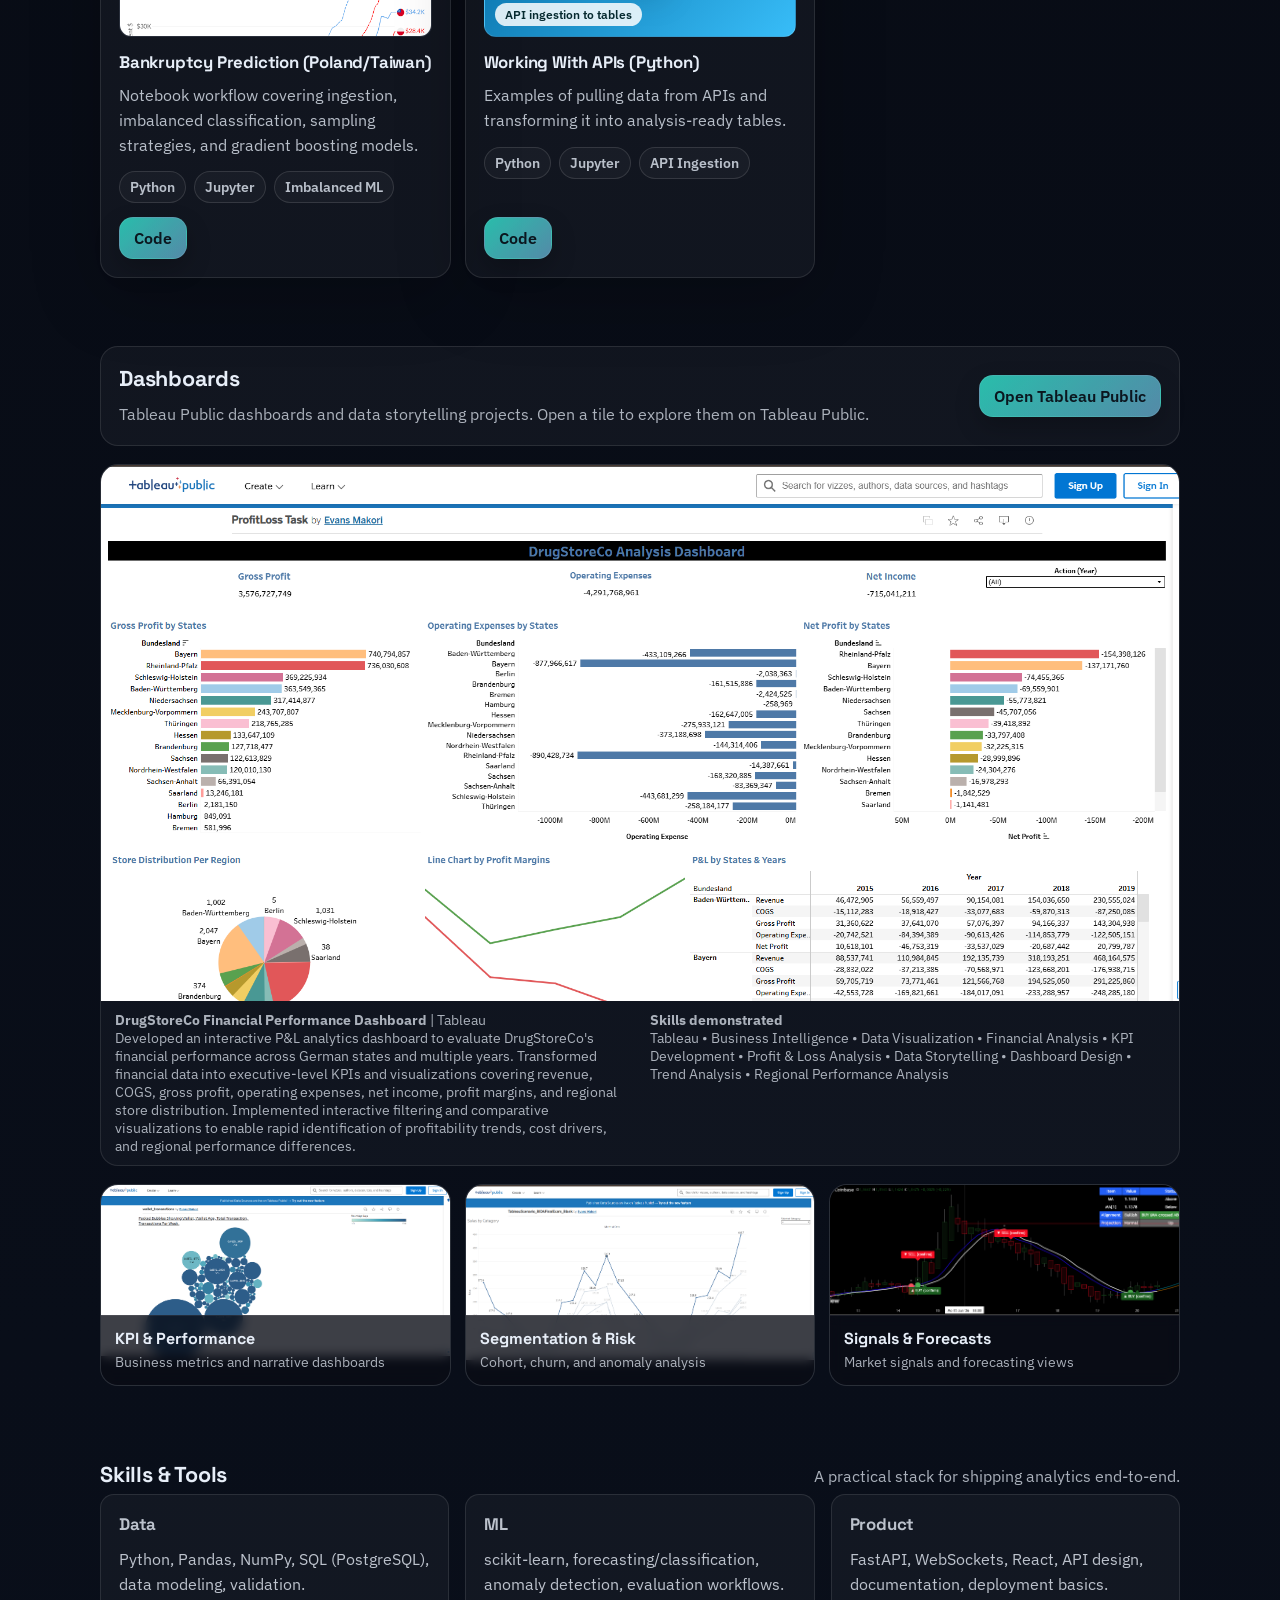
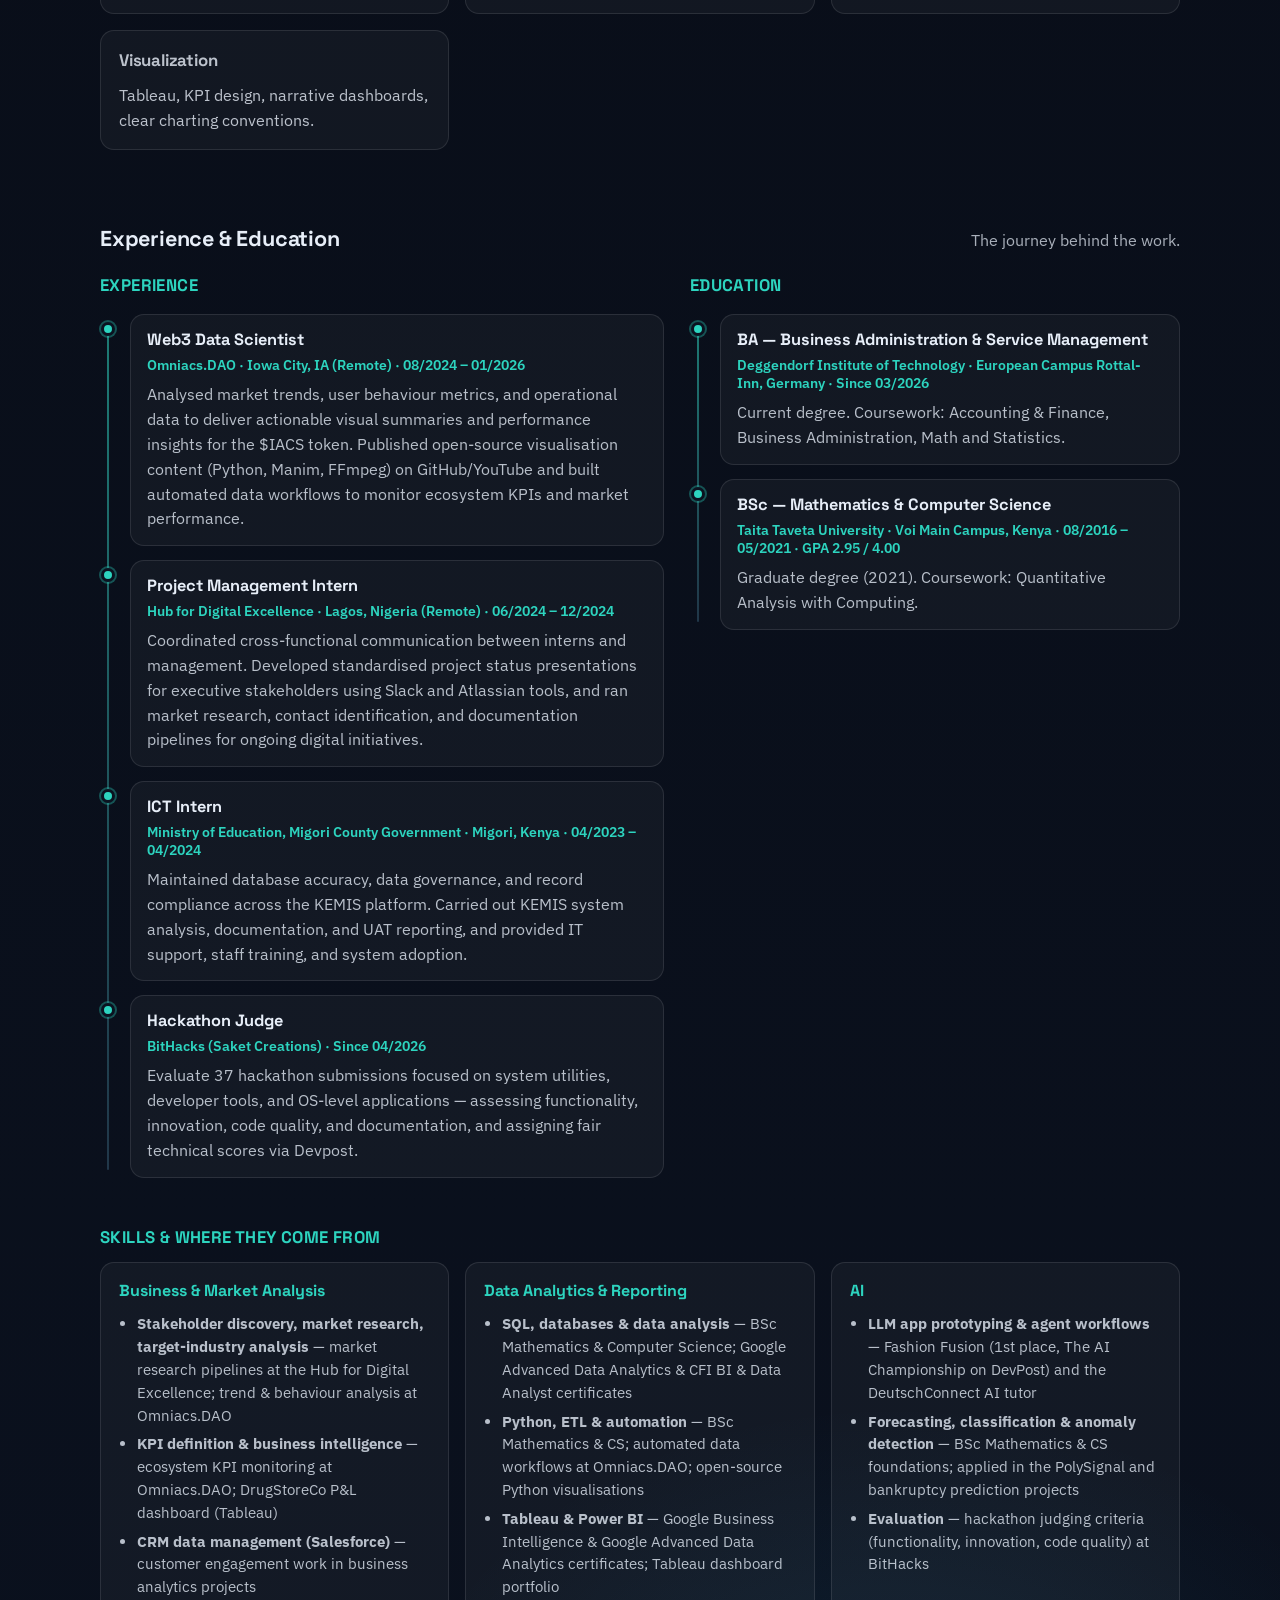
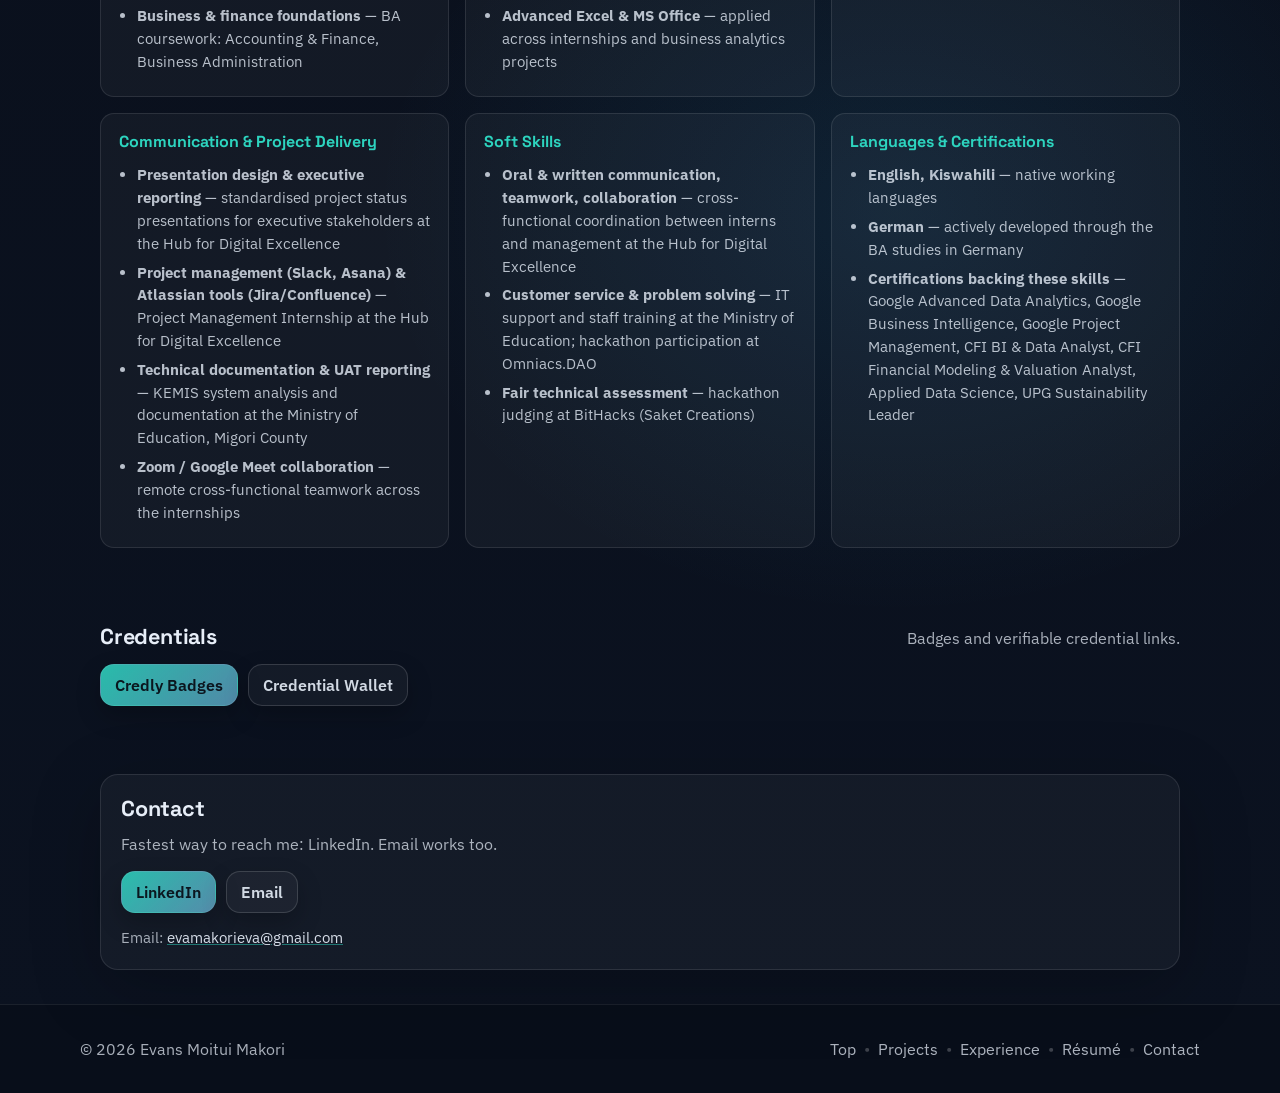
==== commit f18298bd: "feat(projects): Restore Bankruptcy Prediction and Working With APIs project cards" ====
--- a/index.html
+++ b/index.html
@@ -157,7 +157,7 @@
 
             <div class="stats reveal" aria-label="Highlights">
               <div class="stat">
-                <span class="stat-num">3</span>
+                <span class="stat-num">5</span>
                 <span class="stat-label">Featured projects</span>
               </div>
               <div class="stat">
@@ -293,6 +293,58 @@
                 ></iframe>
               </div>
             </article>
+
+            <article class="card reveal">
+              <div class="project-cover project-cover-img" role="img" aria-label="Screenshot of the Bankruptcy Prediction project">
+                <img src="images/Bankruptcy_Poland.png" alt="" width="554" height="554" loading="lazy" />
+              </div>
+              <div class="card-top">
+                <h3 class="h3">Bankruptcy Prediction (Poland/Taiwan)</h3>
+                <p class="card-desc">
+                  Notebook workflow covering ingestion, imbalanced classification, sampling strategies, and gradient
+                  boosting models.
+                </p>
+              </div>
+              <ul class="tags" aria-label="Tech tags">
+                <li>Python</li>
+                <li>Jupyter</li>
+                <li>Imbalanced ML</li>
+              </ul>
+              <div class="card-actions">
+                <a
+                  class="btn primary"
+                  href="https://github.com/evansmakori/Bankruptcy-in-Poland"
+                  target="_blank"
+                  rel="noreferrer noopener"
+                  aria-label="View Bankruptcy Prediction repository on GitHub"
+                  >Code</a>
+              </div>
+            </article>
+
+            <article class="card reveal">
+              <div class="project-cover" style="--c1:#0369a1;--c2:#38bdf8" role="img" aria-label="Working with APIs project illustration">
+                <span class="cover-glyph" aria-hidden="true">🔌</span>
+                <span class="cover-label">API ingestion to tables</span>
+              </div>
+              <div class="card-top">
+                <h3 class="h3">Working With APIs (Python)</h3>
+                <p class="card-desc">Examples of pulling data from APIs and transforming it into analysis-ready tables.</p>
+              </div>
+              <ul class="tags" aria-label="Tech tags">
+                <li>Python</li>
+                <li>Jupyter</li>
+                <li>API Ingestion</li>
+              </ul>
+              <div class="card-actions">
+                <a
+                  class="btn primary"
+                  href="https://github.com/evansmakori/Working_With_APIs_PYTHON"
+                  target="_blank"
+                  rel="noreferrer noopener"
+                  aria-label="View Working With APIs repository on GitHub"
+                  >Code</a>
+              </div>
+            </article>
           </div>
         </div>
       </section>
@@ -541,7 +593,7 @@
                 <h4>AI</h4>
                 <ul>
                   <li><strong>LLM app prototyping &amp; agent workflows</strong> — Fashion Fusion (1st place, The AI Championship on DevPost) and the DeutschConnect AI tutor</li>
-                  <li><strong>Forecasting, classification &amp; anomaly detection</strong> — BSc Mathematics &amp; CS foundations; applied in the PolySignal project</li>
+                  <li><strong>Forecasting, classification &amp; anomaly detection</strong> — BSc Mathematics &amp; CS foundations; applied in the PolySignal and bankruptcy prediction projects</li>
                   <li><strong>Evaluation</strong> — hackathon judging criteria (functionality, innovation, code quality) at BitHacks</li>
                 </ul>
               </div>
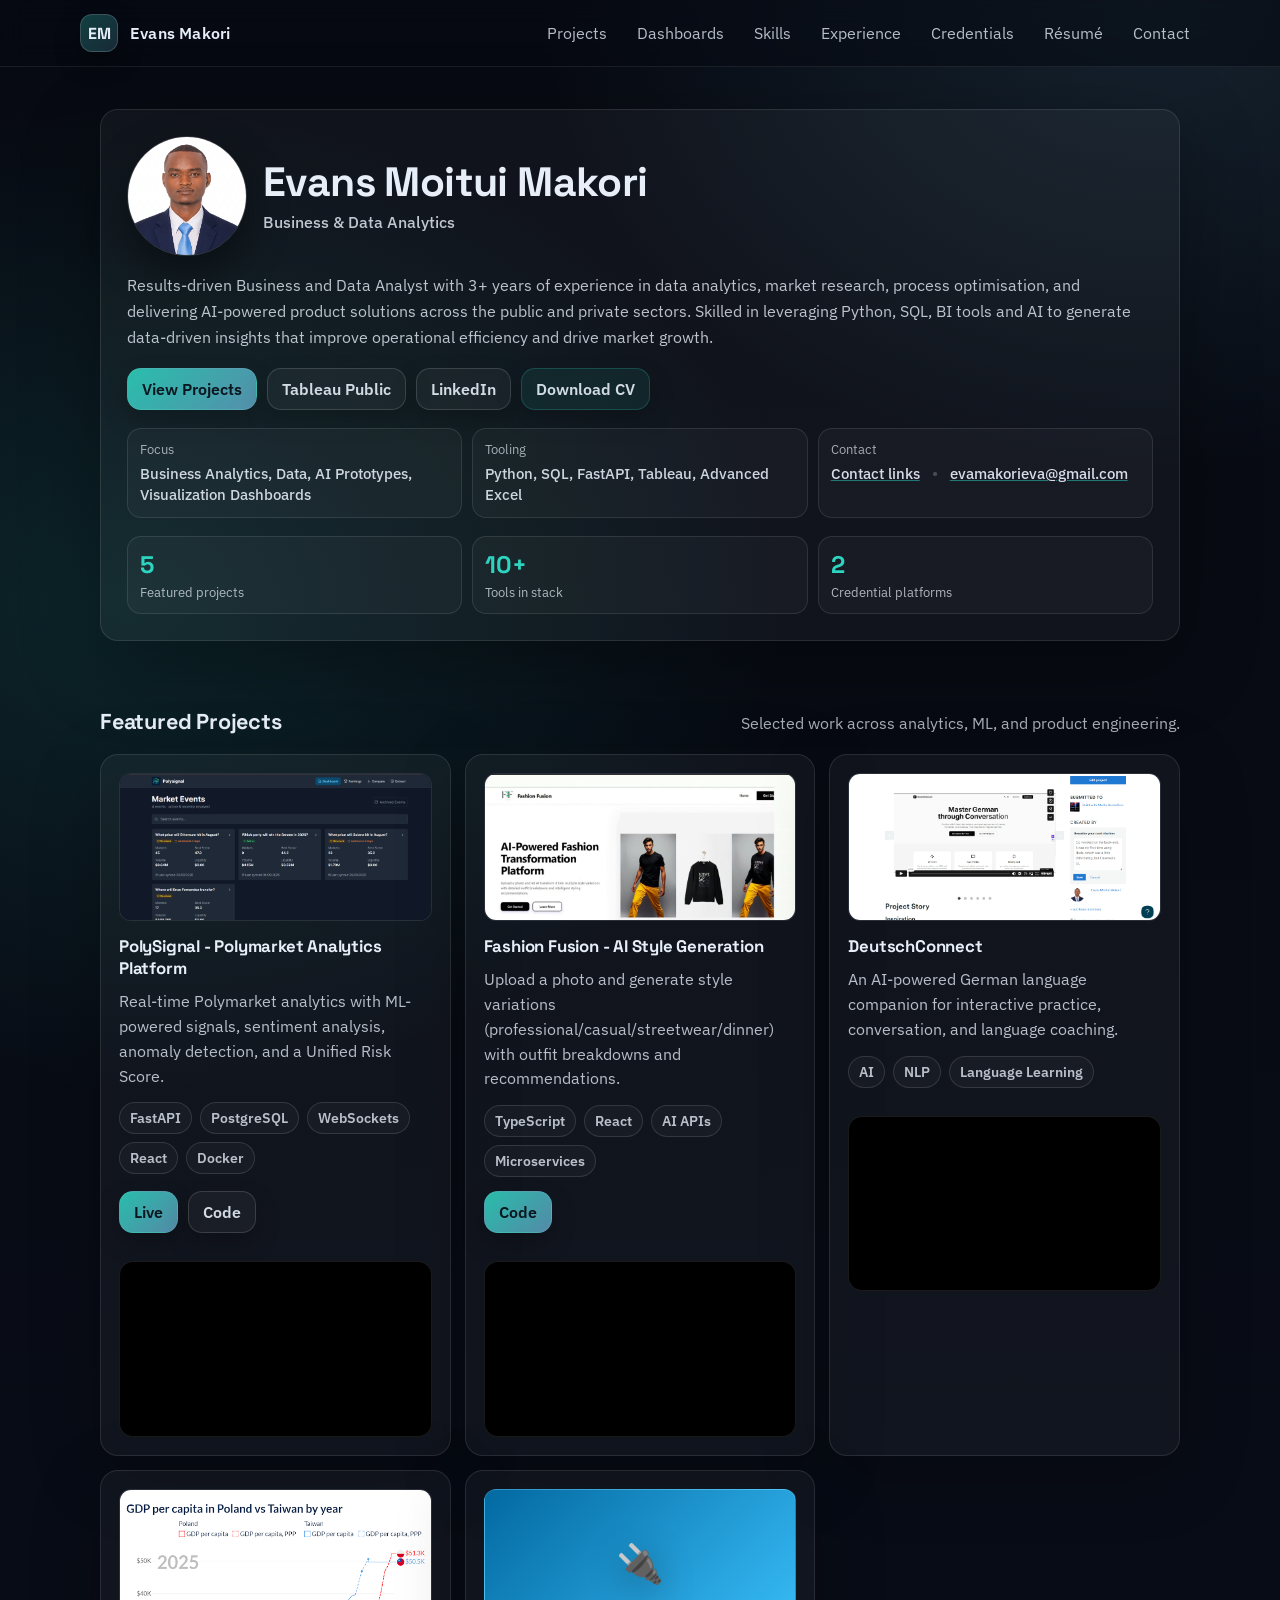
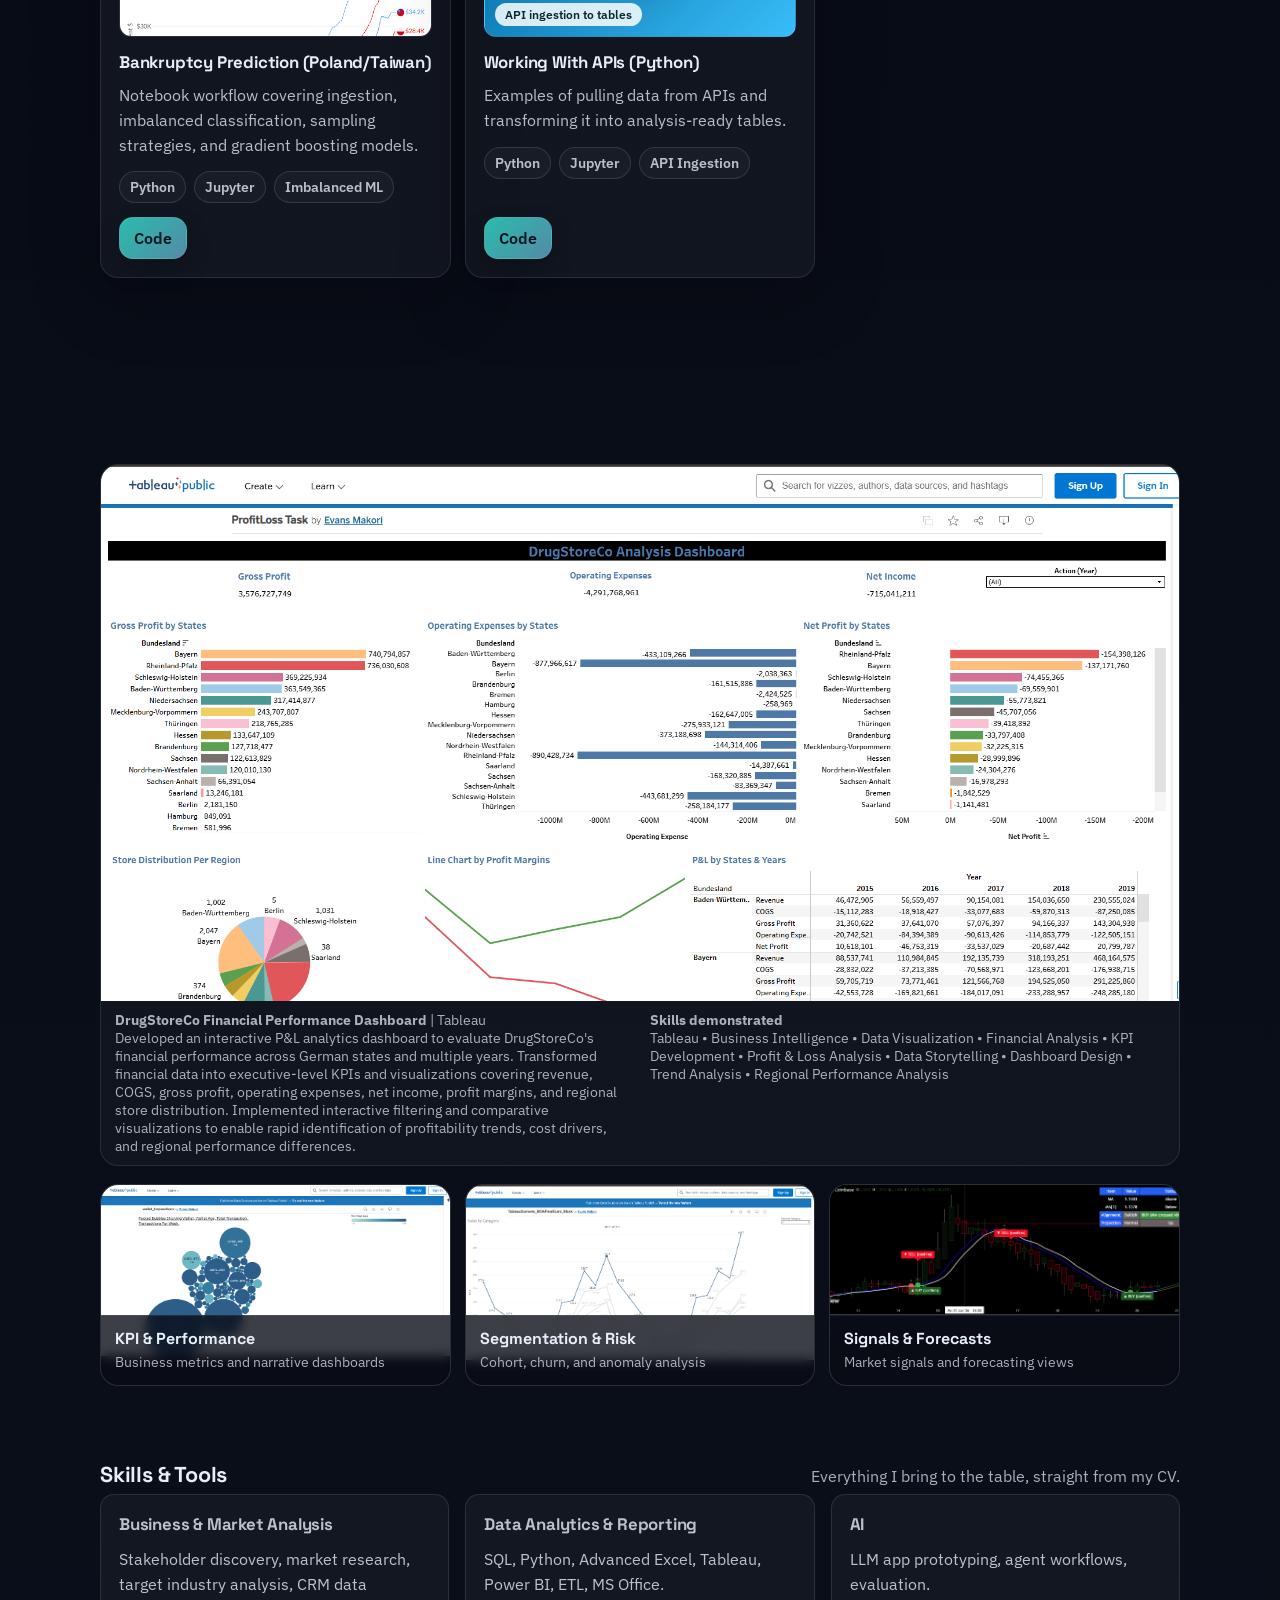
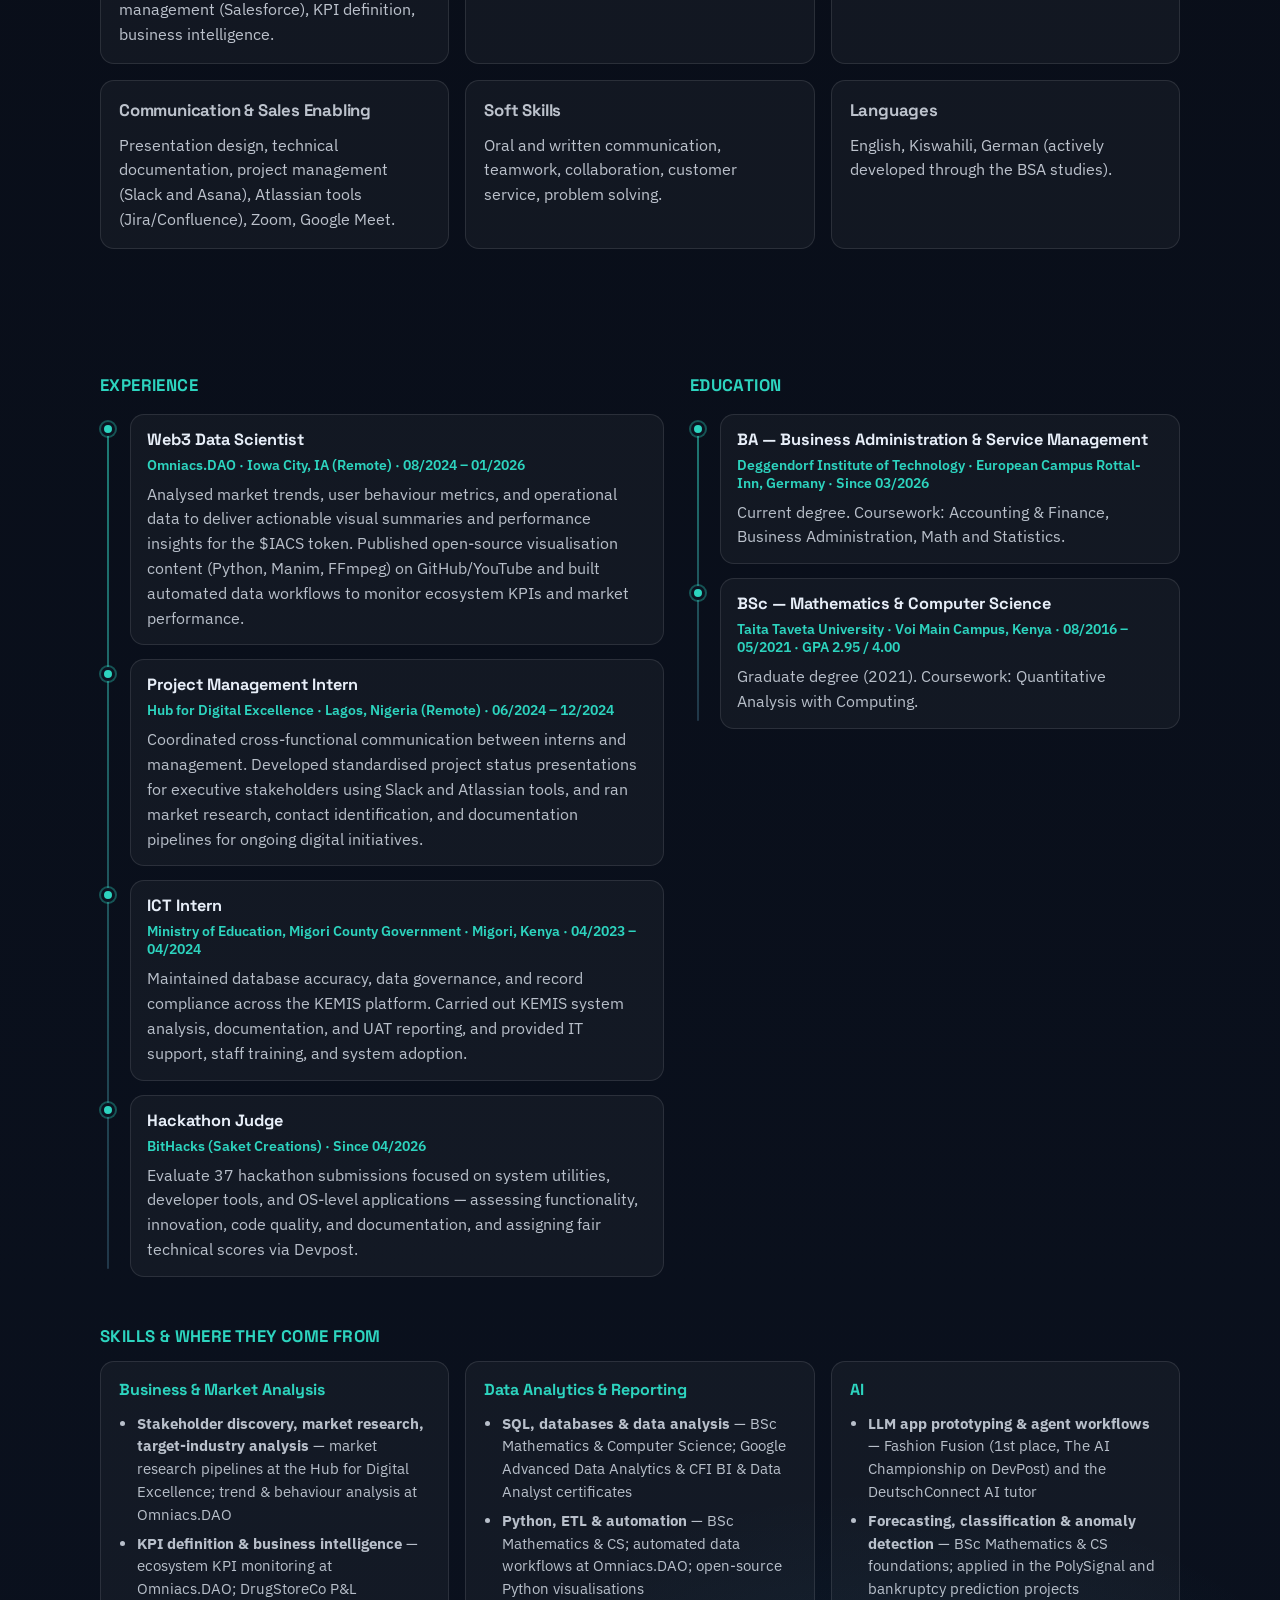
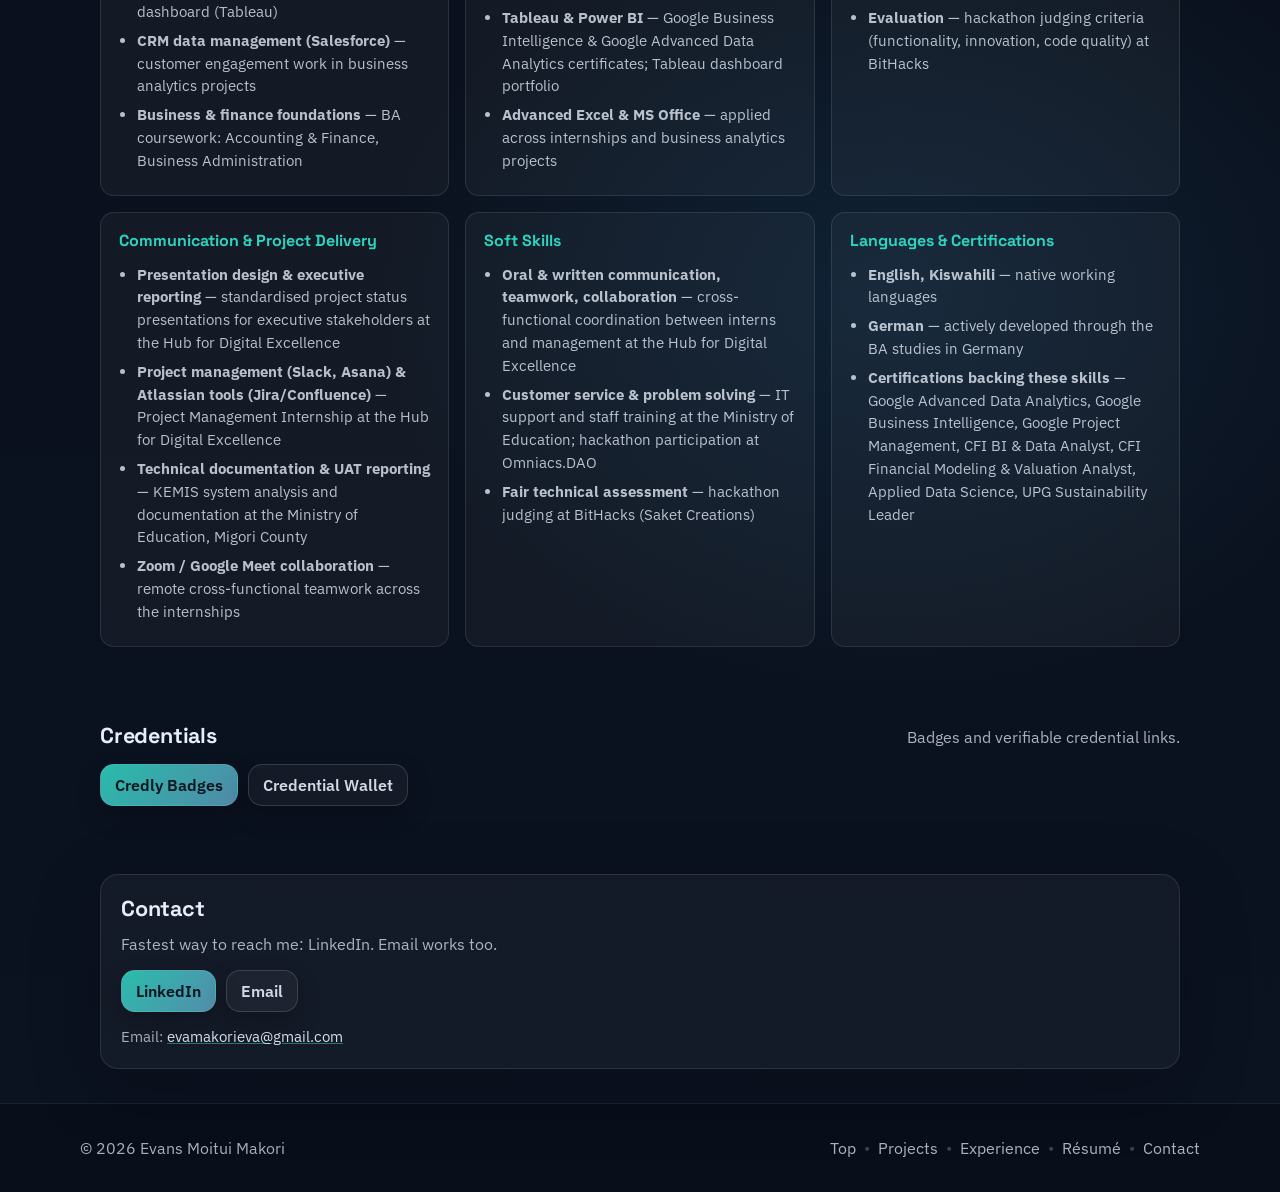
==== commit 35adec78: "feat(skills): Replace technical-only skills section with all CV skill groups" ====
--- a/index.html
+++ b/index.html
@@ -446,26 +446,34 @@
       <section id="skills" class="section">
         <div class="container">
           <div class="section-head reveal">
-            <h2 class="h2">Skills & Tools</h2>
-            <p class="section-sub">A practical stack for shipping analytics end-to-end.</p>
+            <h2 class="h2">Skills &amp; Tools</h2>
+            <p class="section-sub">Everything I bring to the table, straight from my CV.</p>
           </div>
 
           <div class="skill-grid">
             <div class="skill-card reveal">
-              <h3 class="h3">Data</h3>
-              <p>Python, Pandas, NumPy, SQL (PostgreSQL), data modeling, validation.</p>
+              <h3 class="h3">Business &amp; Market Analysis</h3>
+              <p>Stakeholder discovery, market research, target industry analysis, CRM data management (Salesforce), KPI definition, business intelligence.</p>
             </div>
             <div class="skill-card reveal">
-              <h3 class="h3">ML</h3>
-              <p>scikit-learn, forecasting/classification, anomaly detection, evaluation workflows.</p>
+              <h3 class="h3">Data Analytics &amp; Reporting</h3>
+              <p>SQL, Python, Advanced Excel, Tableau, Power BI, ETL, MS Office.</p>
             </div>
             <div class="skill-card reveal">
-              <h3 class="h3">Product</h3>
-              <p>FastAPI, WebSockets, React, API design, documentation, deployment basics.</p>
+              <h3 class="h3">AI</h3>
+              <p>LLM app prototyping, agent workflows, evaluation.</p>
             </div>
             <div class="skill-card reveal">
-              <h3 class="h3">Visualization</h3>
-              <p>Tableau, KPI design, narrative dashboards, clear charting conventions.</p>
+              <h3 class="h3">Communication &amp; Sales Enabling</h3>
+              <p>Presentation design, technical documentation, project management (Slack and Asana), Atlassian tools (Jira/Confluence), Zoom, Google Meet.</p>
+            </div>
+            <div class="skill-card reveal">
+              <h3 class="h3">Soft Skills</h3>
+              <p>Oral and written communication, teamwork, collaboration, customer service, problem solving.</p>
+            </div>
+            <div class="skill-card reveal">
+              <h3 class="h3">Languages</h3>
+              <p>English, Kiswahili, German (actively developed through the BSA studies).</p>
             </div>
           </div>
         </div>
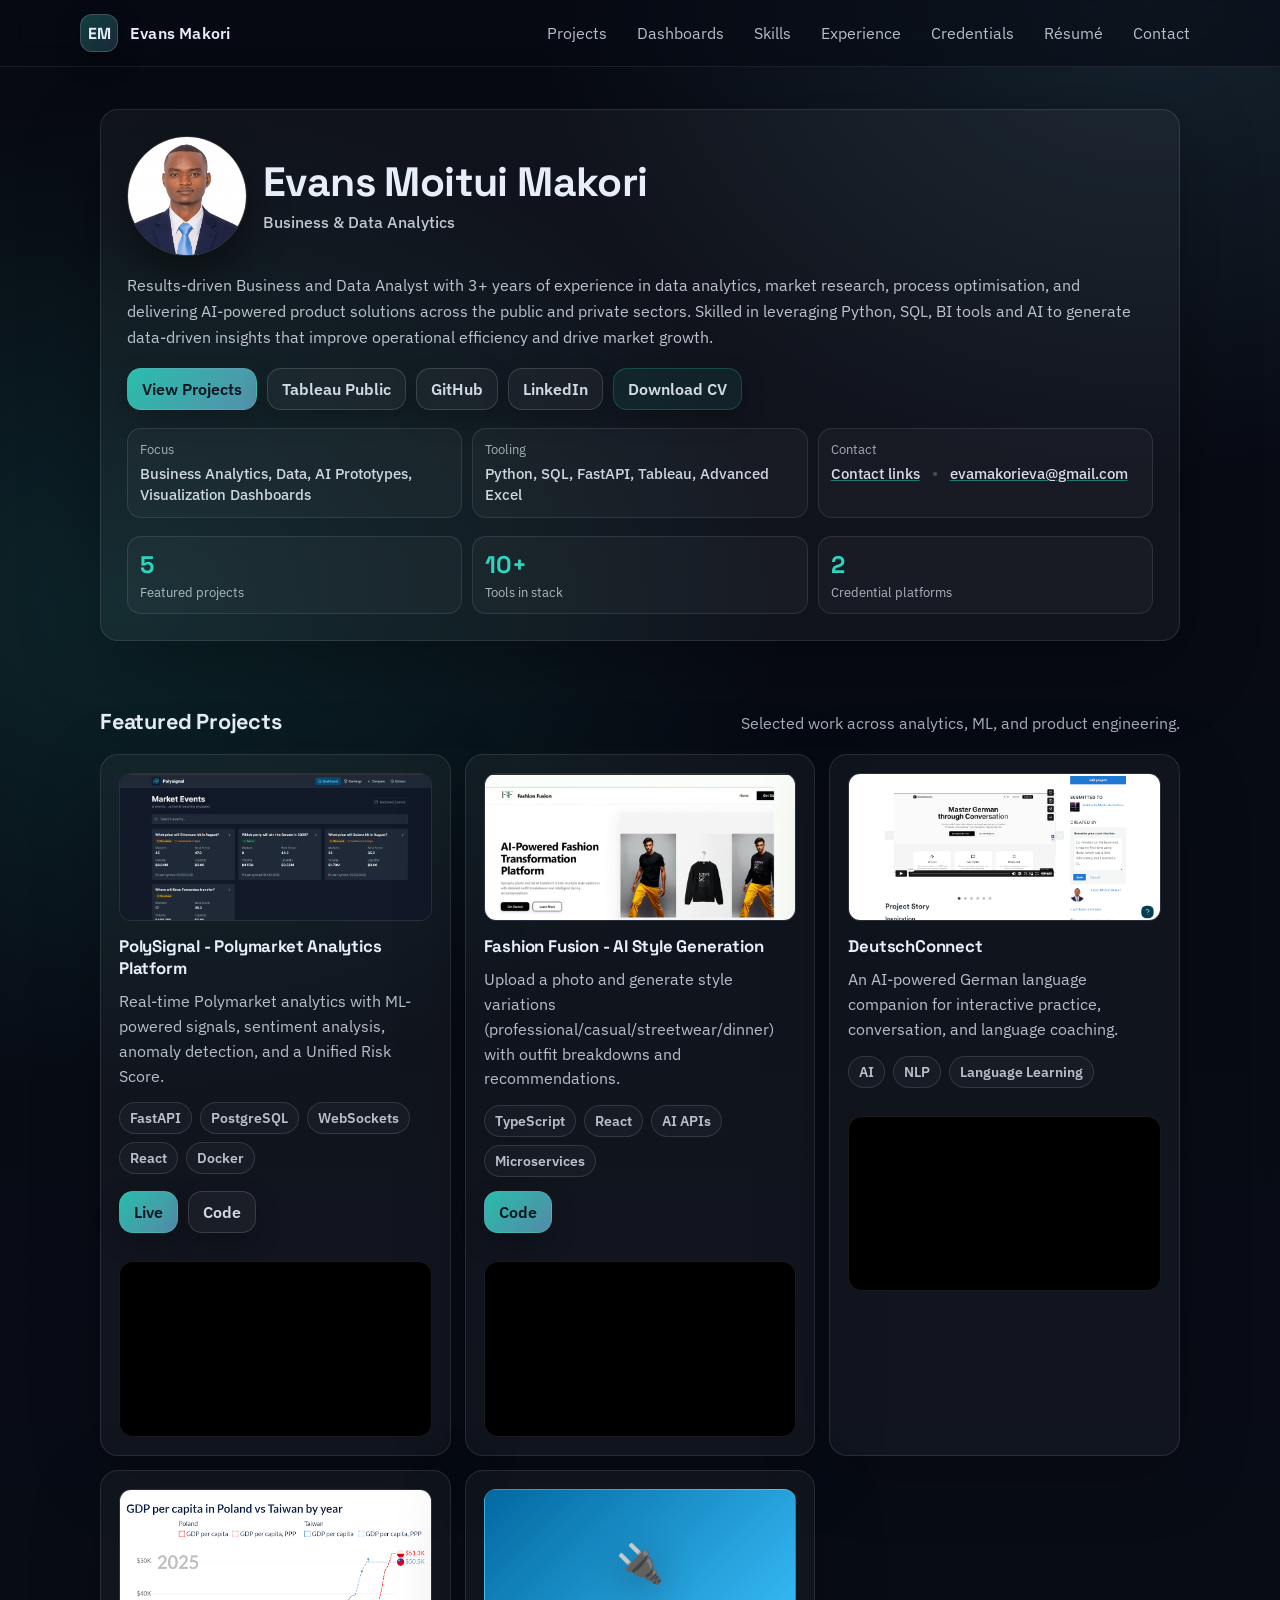
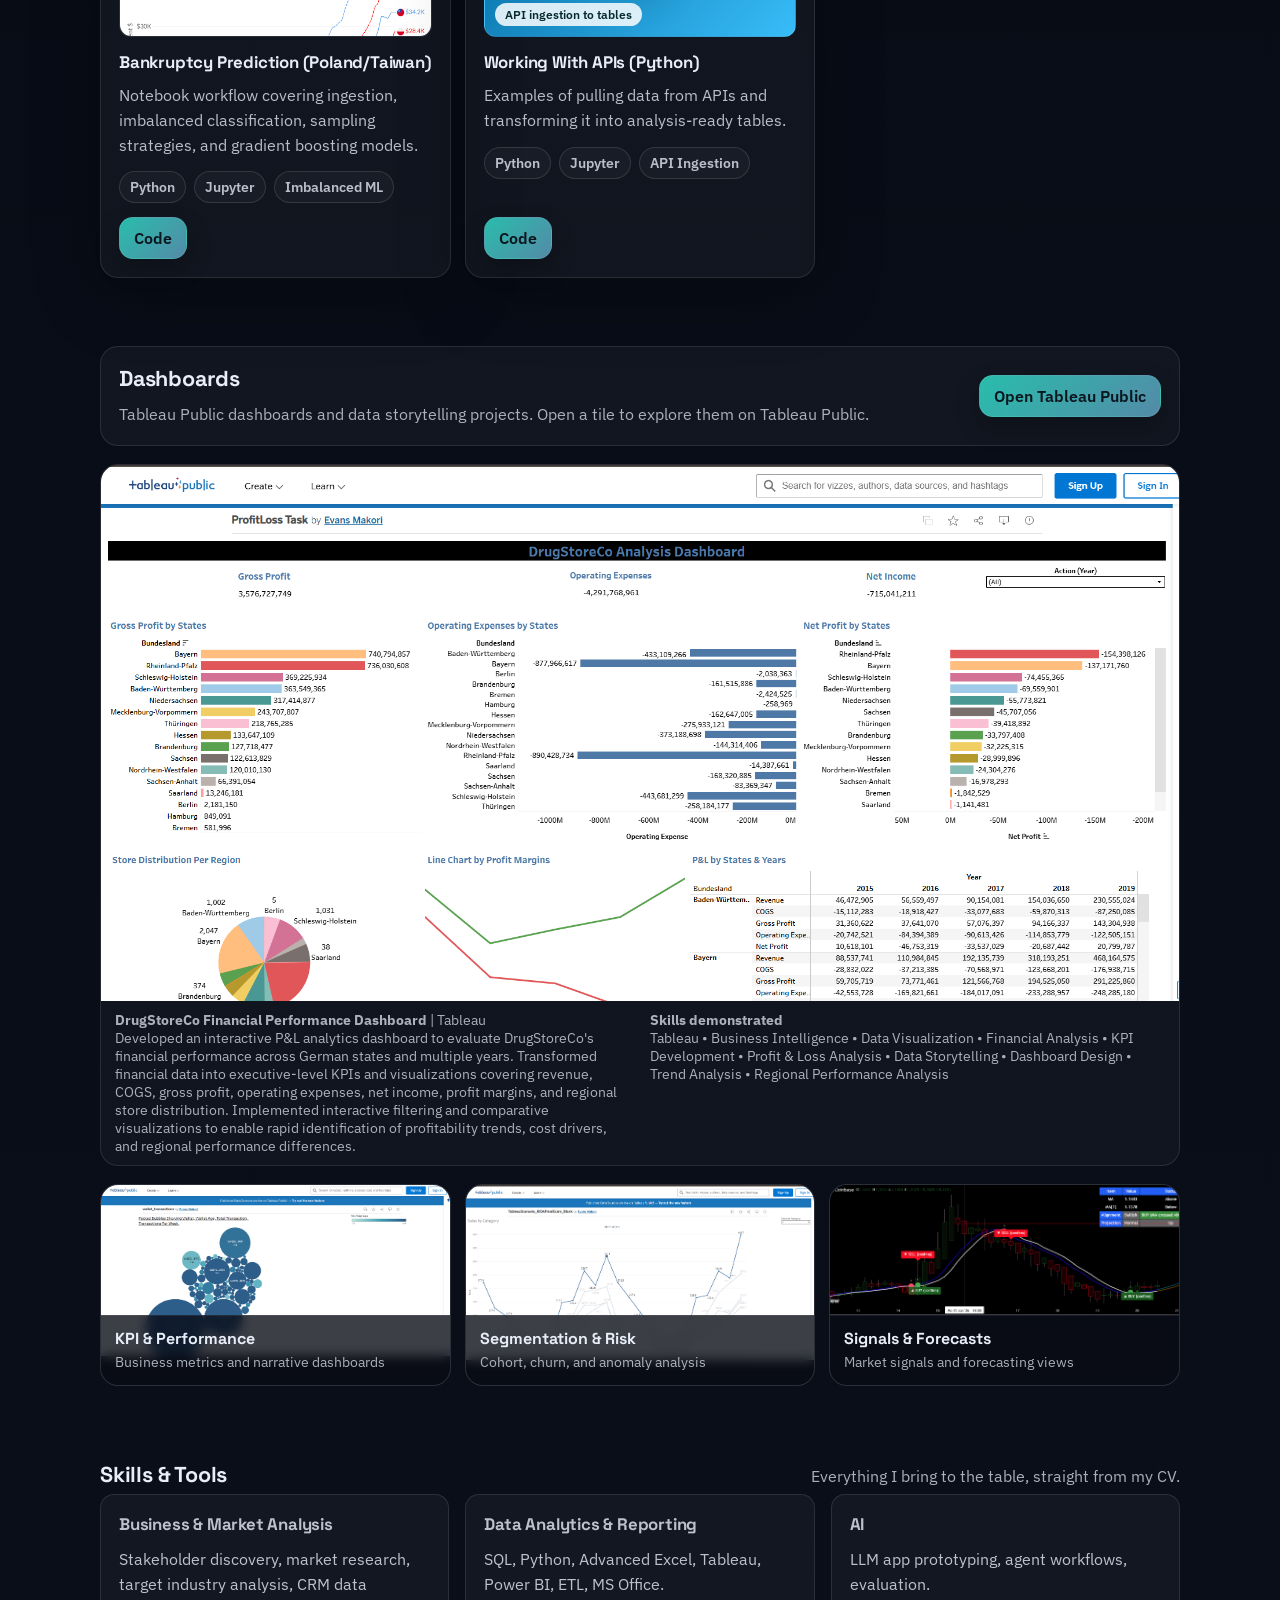
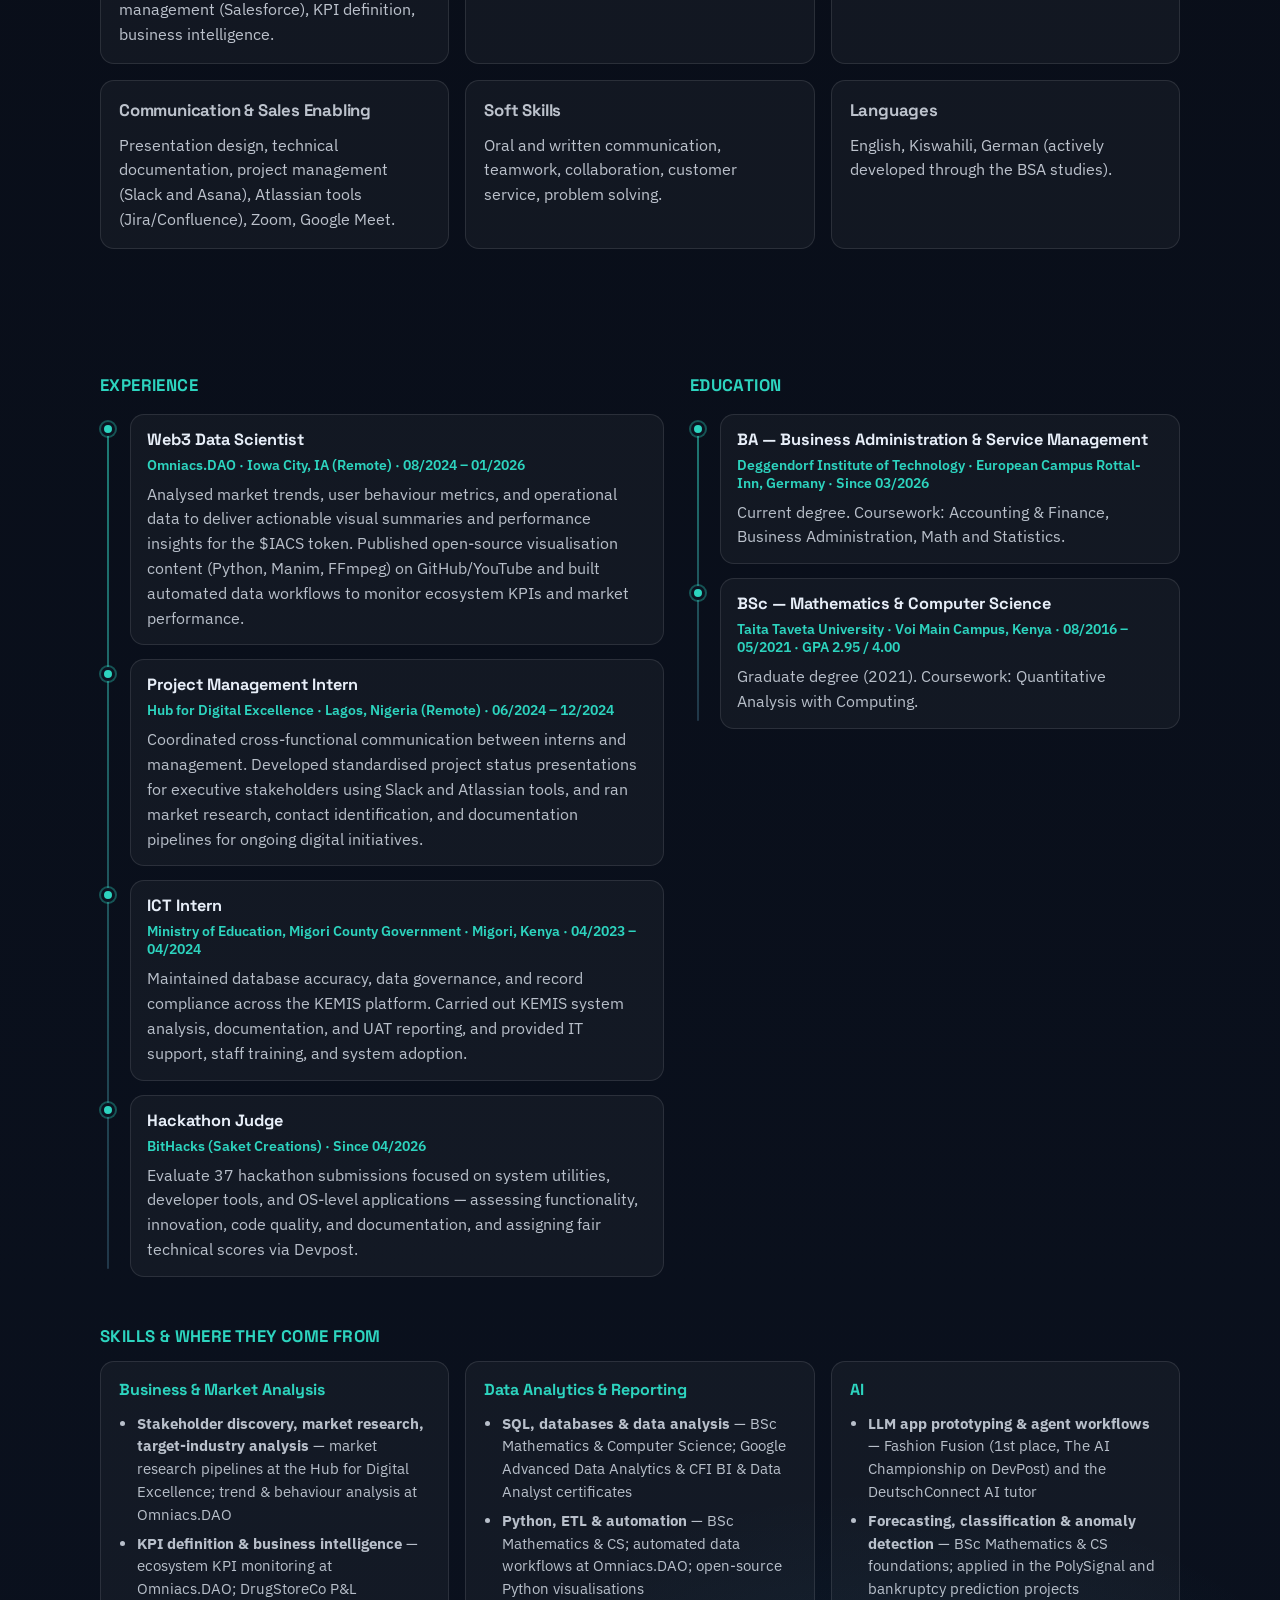
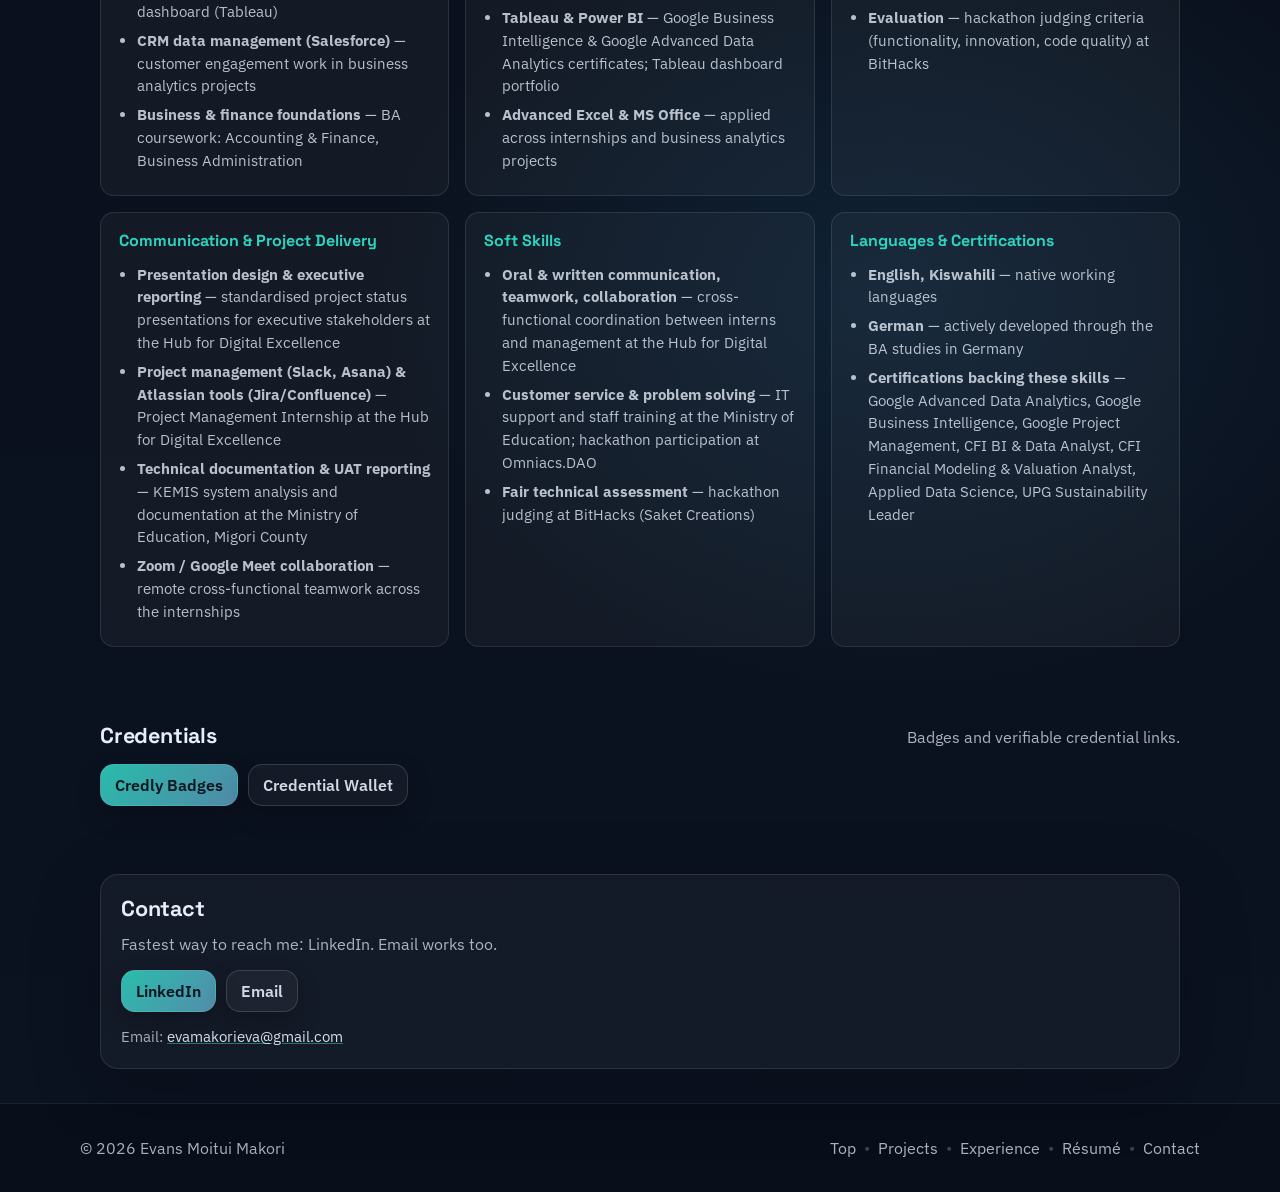
==== commit 21693f10: "feat(hero): Restore GitHub link in profile summary" ====
--- a/index.html
+++ b/index.html
@@ -126,6 +126,7 @@
             <div class="cta-row">
               <a class="btn primary" href="#projects">View Projects</a>
               <a class="btn ghost" href="https://public.tableau.com/app/profile/evans.makori" target="_blank" rel="noreferrer noopener">Tableau Public</a>
+              <a class="btn ghost" href="https://github.com/evansmakori" target="_blank" rel="noreferrer noopener">GitHub</a>
               <a class="btn ghost" href="https://www.linkedin.com/in/evansmoituimakori/" target="_blank" rel="noreferrer noopener">LinkedIn</a>
               <a
                 class="btn subtle"
